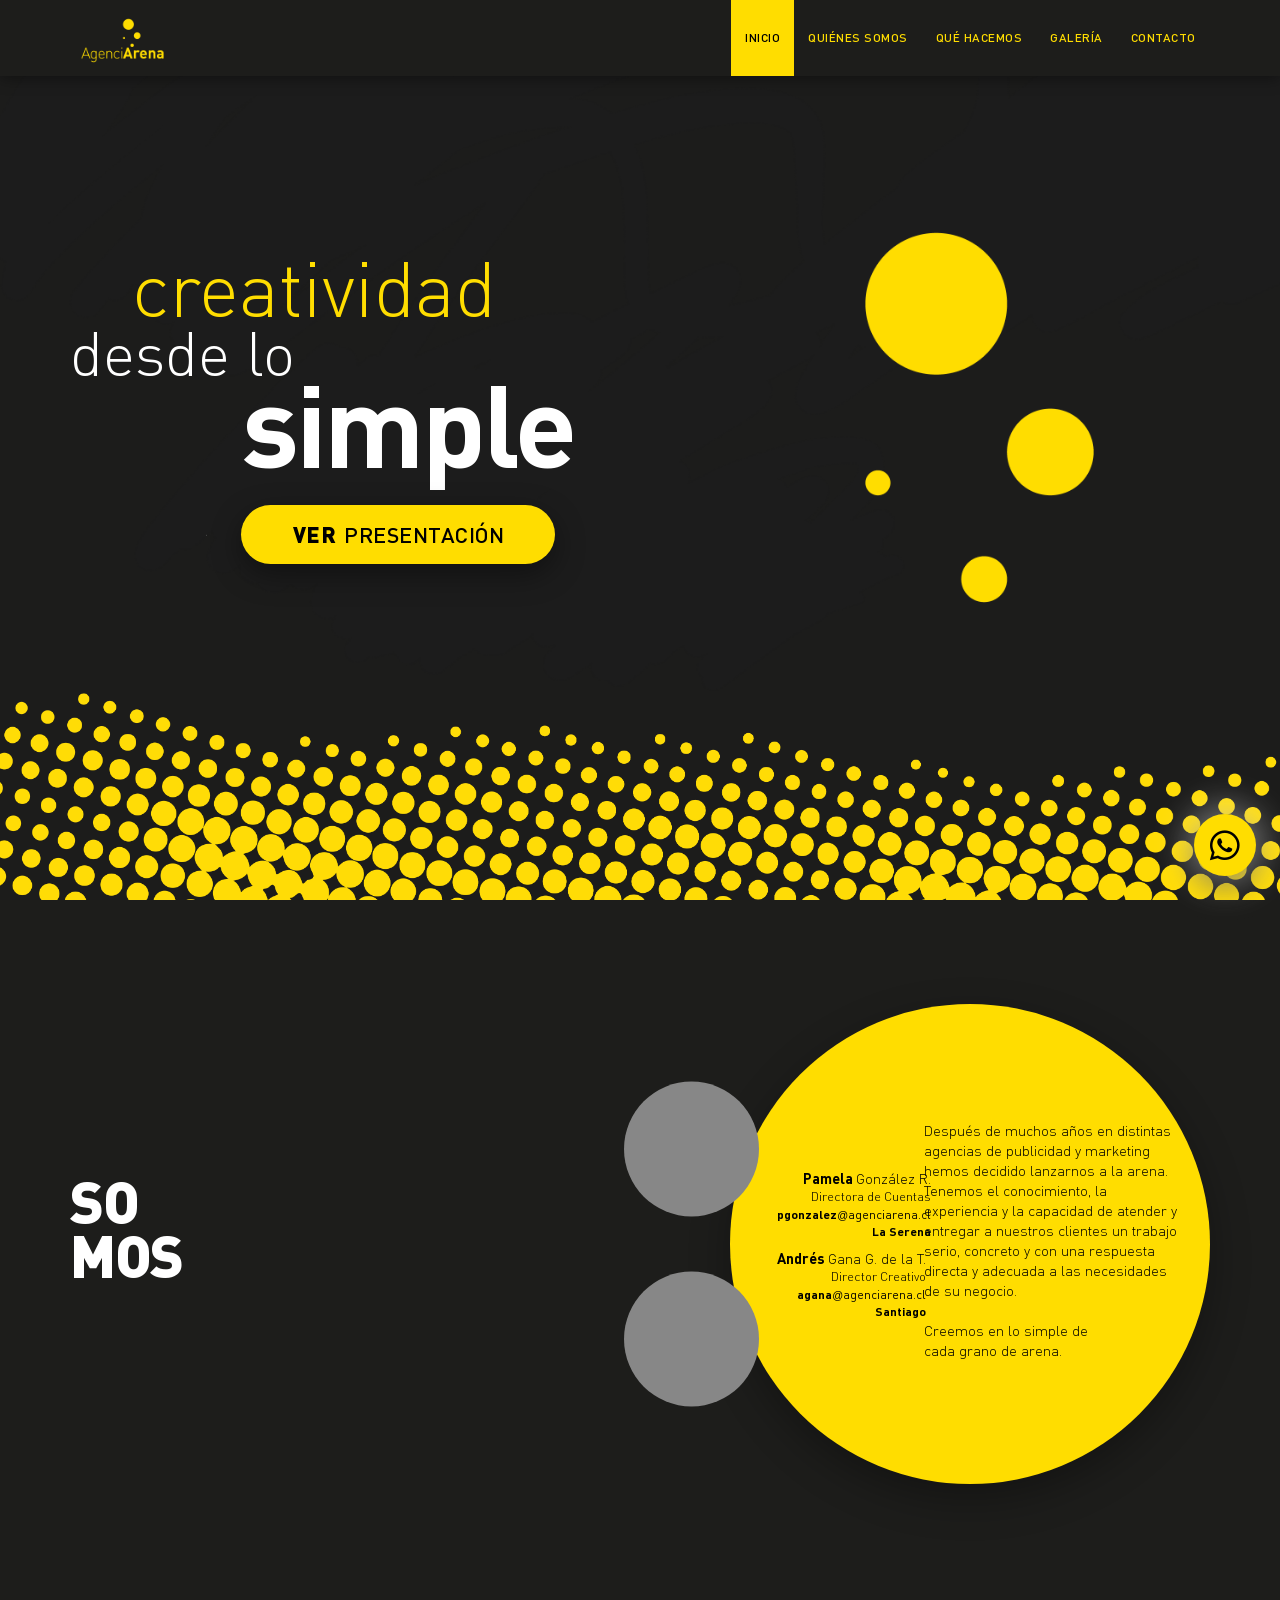
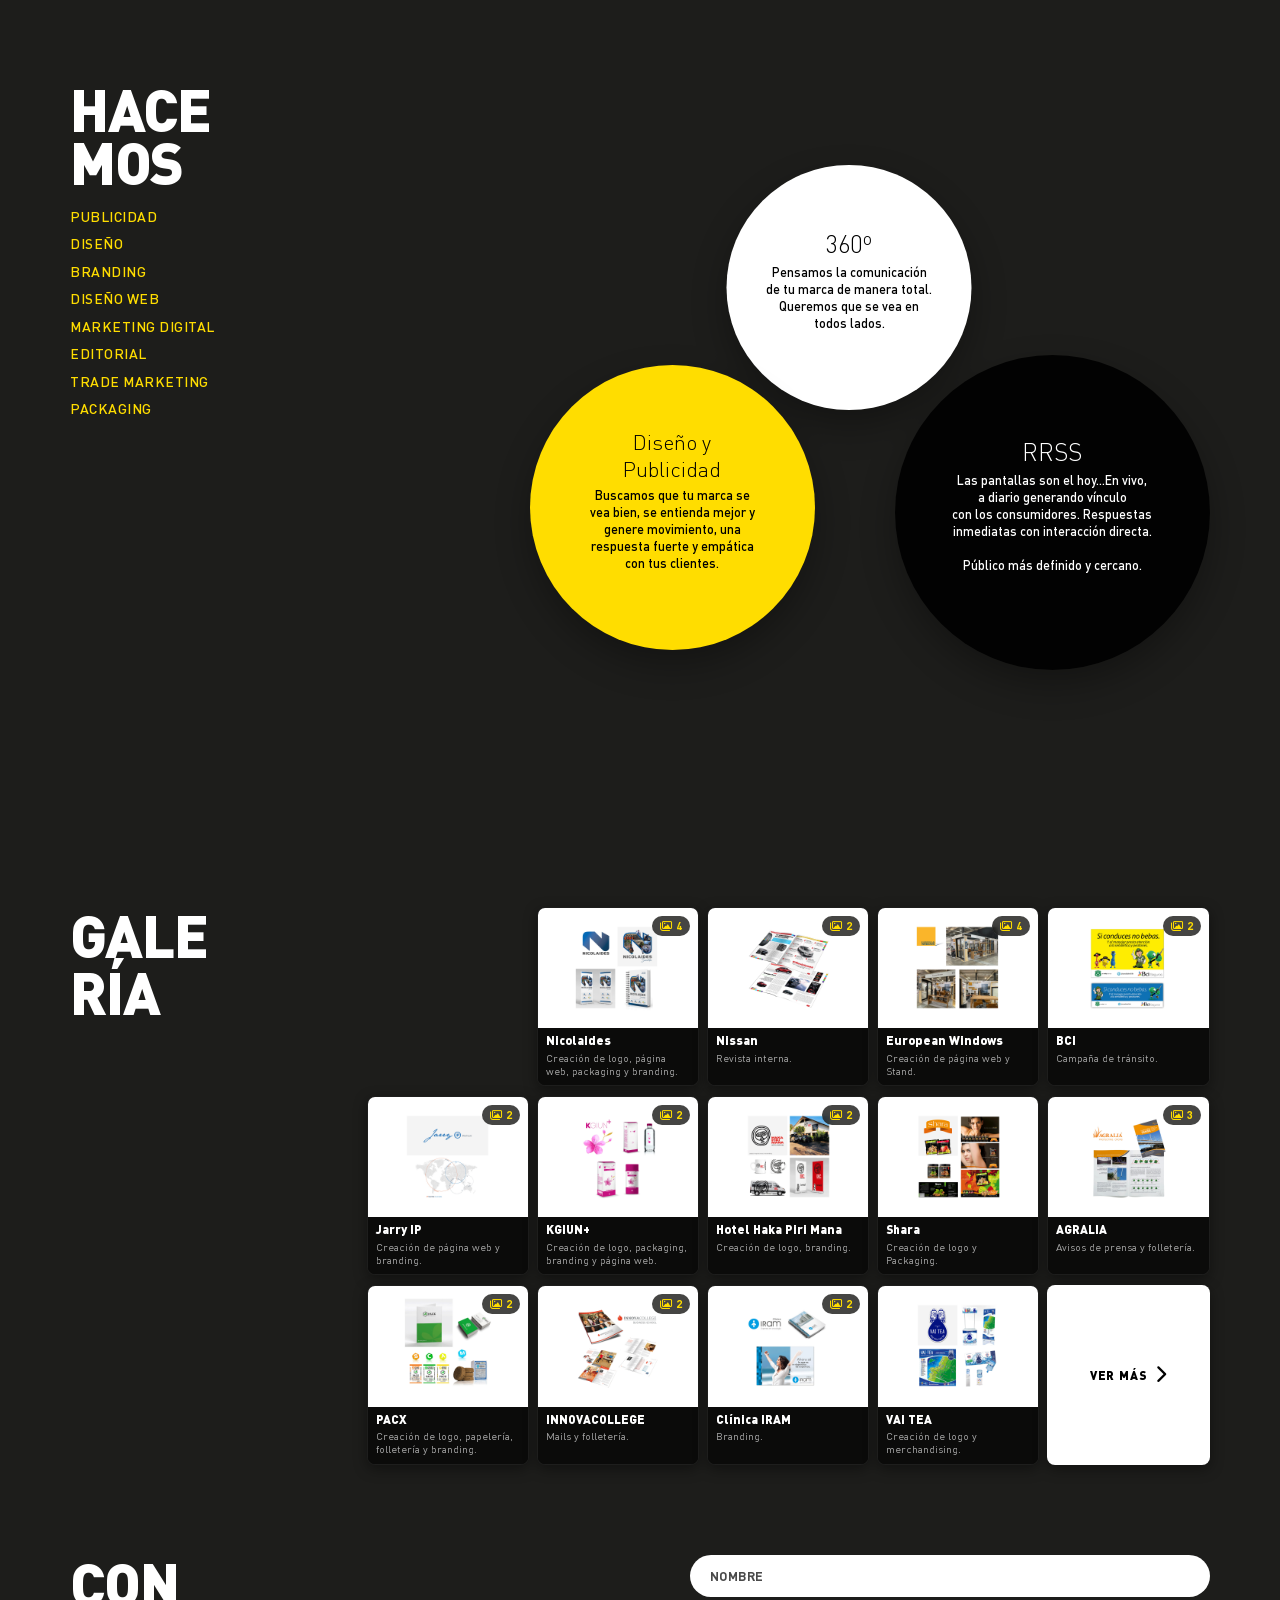
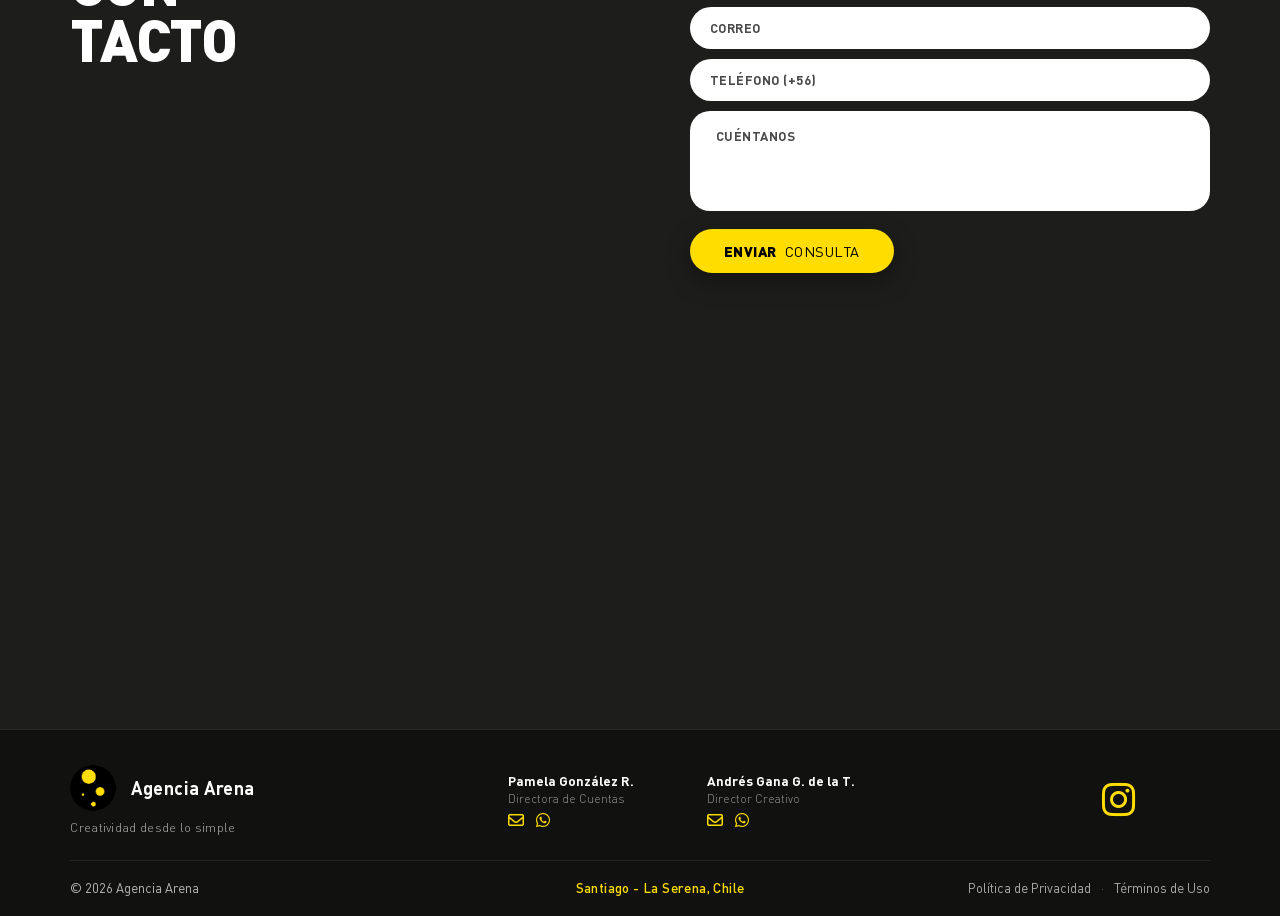
==== index.html @ ac50ac13 "style: lift bottom circles (diseno & rrss) in 13-14 inch laptop media query for clean breathing room" ====
<!DOCTYPE html>
<html lang="es">

<head>
    <meta charset="UTF-8">
    <meta name="viewport" content="width=device-width, initial-scale=1.0">
    <title>Agencia Arena · Creatividad desde lo simple | Publicidad y Branding en Chile</title>

    <!-- Meta Tags Principales SEO -->
    <meta name="description"
        content="Agencia Arena: Agencia de diseño, publicidad, branding y marketing digital en Santiago y La Serena, Chile. Creatividad desde lo simple. Descubre nuestros proyectos y servicios 360.">
    <meta name="keywords"
        content="agencia de publicidad chile, diseño grafico santiago, branding la serena, marketing digital, diseño web, editorial, packaging, campañas 360, agencia arena">
    <meta name="author" content="Agencia Arena">
    <meta name="robots" content="index, follow, max-image-preview:large, max-snippet:-1, max-video-preview:-1">
    <link rel="canonical" href="https://www.agenciarena.cl/">

    <!-- Geo Tags / SEO Local (Santiago y La Serena, Chile) -->
    <meta name="geo.region" content="CL-RM">
    <meta name="geo.placename" content="Santiago, La Serena">
    <meta name="geo.position" content="-33.448890;-70.669265">
    <meta name="ICBM" content="-33.448890, -70.669265">
    <meta name="theme-color" content="#11110f">

    <!-- Open Graph / Redes Sociales & WhatsApp -->
    <meta property="og:type" content="website">
    <meta property="og:site_name" content="Agencia Arena">
    <meta property="og:url" content="https://www.agenciarena.cl/">
    <meta property="og:title" content="Agencia Arena · Creatividad desde lo simple">
    <meta property="og:description"
        content="Agencia de diseño, publicidad, branding y marketing digital en Santiago y La Serena, Chile. Soluciones comunicacionales reales y directas.">
    <meta property="og:image" content="https://www.agenciarena.cl/assets/img/logo.png">
    <meta property="og:image:width" content="1200">
    <meta property="og:image:height" content="630">
    <meta property="og:image:alt" content="Agencia Arena - Creatividad desde lo simple">
    <meta property="og:locale" content="es_CL">

    <!-- Twitter Cards -->
    <meta name="twitter:card" content="summary_large_image">
    <meta name="twitter:title" content="Agencia Arena · Creatividad desde lo simple">
    <meta name="twitter:description"
        content="Agencia de publicidad, diseño y marketing en Chile. Creatividad desde lo simple.">
    <meta name="twitter:image" content="https://www.agenciarena.cl/assets/img/logo.png">

    <!-- Favicon Circular -->
    <link rel="icon" type="image/png" href="assets/img/favicon.png">
    <link rel="apple-touch-icon" href="assets/img/favicon.png">

    <!-- Resource Hints & Precargas para PageSpeed (Core Web Vitals) -->
    <link rel="preconnect" href="https://cdnjs.cloudflare.com" crossorigin>
    <link rel="dns-prefetch" href="https://cdnjs.cloudflare.com">
    <link rel="preload" href="assets/fonts/DINPro-Bold.woff2" as="font" type="font/woff2" crossorigin>
    <link rel="preload" href="assets/fonts/DINPro-Regular.woff2" as="font" type="font/woff2" crossorigin>
    <link rel="preload" href="assets/img/fondo-2.png" as="image">

    <!-- Stylesheet Principal con Cache-Busting -->
    <link rel="stylesheet" href="assets/css/style.css?v=5.1">

    <!-- FontAwesome para Íconos -->
    <link rel="stylesheet" href="https://cdnjs.cloudflare.com/ajax/libs/font-awesome/6.4.0/css/all.min.css">

    <!-- Datos Estructurados JSON-LD (Schema.org / Google Rich Snippets) -->
    <script type="application/ld+json">
    {
      "@context": "https://schema.org",
      "@type": "AdvertisingAgency",
      "name": "Agencia Arena",
      "alternateName": "Agencia Arena - Creatividad desde lo simple",
      "url": "https://www.agenciarena.cl",
      "logo": "https://www.agenciarena.cl/assets/img/logo.png",
      "image": "https://www.agenciarena.cl/assets/img/logo.png",
      "description": "Agencia de publicidad, diseño, branding, marketing digital y trade marketing en Santiago y La Serena, Chile.",
      "telephone": "+56971888564",
      "email": "pgonzalez@agenciarena.cl",
      "priceRange": "$$",
      "address": [
        {
          "@type": "PostalAddress",
          "addressLocality": "Santiago",
          "addressRegion": "Región Metropolitana",
          "addressCountry": "CL"
        },
        {
          "@type": "PostalAddress",
          "addressLocality": "La Serena",
          "addressRegion": "Región de Coquimbo",
          "addressCountry": "CL"
        }
      ],
      "founder": [
        {
          "@type": "Person",
          "name": "Pamela González R.",
          "jobTitle": "Directora de Cuentas"
        },
        {
          "@type": "Person",
          "name": "Andrés Gana G. de la T.",
          "jobTitle": "Director Creativo"
        }
      ],
      "sameAs": [
        "https://www.instagram.com/agenciarena_/"
      ],
      "hasOfferCatalog": {
        "@type": "OfferCatalog",
        "name": "Servicios de Agencia Arena",
        "itemListElement": [
          {
            "@type": "Offer",
            "itemOffered": {
              "@type": "Service",
              "name": "Publicidad"
            }
          },
          {
            "@type": "Offer",
            "itemOffered": {
              "@type": "Service",
              "name": "Diseño y Branding"
            }
          },
          {
            "@type": "Offer",
            "itemOffered": {
              "@type": "Service",
              "name": "Diseño Web"
            }
          },
          {
            "@type": "Offer",
            "itemOffered": {
              "@type": "Service",
              "name": "Marketing Digital y RRSS"
            }
          },
          {
            "@type": "Offer",
            "itemOffered": {
              "@type": "Service",
              "name": "Diseño Editorial"
            }
          },
          {
            "@type": "Offer",
            "itemOffered": {
              "@type": "Service",
              "name": "Trade Marketing"
            }
          },
          {
            "@type": "Offer",
            "itemOffered": {
              "@type": "Service",
              "name": "Packaging"
            }
          }
        ]
      }
    }
    </script>
</head>

<body>

    <!-- 1. HEADER & NAVEGACIÓN -->
    <header class="main-header" id="header">
        <div class="logo-container">
            <a href="#inicio" aria-label="Ir a Inicio">
                <img src="assets/img/logo.png" alt="Agencia Arena Logo" id="header-logo" width="160" height="42" decoding="async">
            </a>
        </div>
        <button class="nav-toggle" id="nav-toggle" aria-label="Abrir menú de navegación" aria-expanded="false">
            <span class="hamburger-bar"></span>
            <span class="hamburger-bar"></span>
            <span class="hamburger-bar"></span>
        </button>
        <div class="nav-backdrop" id="nav-backdrop"></div>
        <nav class="nav-container">
            <ul class="nav-menu">
                <li class="nav-item"><a href="#inicio" class="nav-link active" id="nav-inicio">INICIO</a></li>
                <li class="nav-item"><a href="#quienes-somos" class="nav-link" id="nav-quienes">QUIÉNES SOMOS</a></li>
                <li class="nav-item"><a href="#que-hacemos" class="nav-link" id="nav-hacemos">QUÉ HACEMOS</a></li>
                <li class="nav-item"><a href="#galeria" class="nav-link" id="nav-galeria">GALERÍA</a></li>
                <li class="nav-item"><a href="#contacto" class="nav-link" id="nav-contacto">CONTACTO</a></li>
            </ul>
        </nav>
    </header>

    <!-- 2. SECCIÓN: INICIO -->
    <section id="inicio" class="section">
        <div class="hero-container">
            <div class="hero-content">
                <h1 class="hero-text">
                    <span class="yellow hero-anim-1">creatividad</span><br>
                    <span class="hero-anim-2">desde lo</span><br>
                    <span class="bold hero-anim-3">simple</span>
                </h1>
                <a href="https://www.instagram.com/p/DaiWSB1P_lP/" target="_blank" rel="noopener noreferrer"
                    class="hero-btn-presentacion hero-anim-4" aria-label="Ver presentación en Instagram">
                    <span class="hero-btn-bold">VER</span> <span class="hero-btn-regular">PRESENTACIÓN</span>
                </a>
            </div>

            <!-- Gráfica Puntos Amarillos (Exclusivo Escritorio) -->
            <div class="hero-graphic-desktop hero-anim-graphic" aria-hidden="true">
                <img src="assets/img/hero-dots.png" alt="Puntos Agencia Arena" class="hero-graphic-img" width="580" height="580" fetchpriority="high" decoding="async">
            </div>
        </div>
    </section>

    <!-- 3. SECCIÓN: QUIÉNES SOMOS -->
    <section id="quienes-somos" class="section">
        <h2 class="section-title">SO<br>MOS</h2>
        <div class="quienes-content-wrapper">
            <div class="quienes-yellow-circle">
                <div class="quienes-team">
                    <div class="quienes-member">
                        <div class="quienes-photo-circle"></div>
                        <div class="quienes-info">
                            <h3><span class="name-bold">Pamela</span> <span class="name-light">González R.</span></h3>
                            <p class="role">Directora de Cuentas</p>
                            <a href="mailto:pgonzalez@agenciarena.cl" class="email"><span
                                    class="email-bold">pgonzalez</span><span class="email-at">@</span>agenciarena.cl</a>
                            <p class="location"><span class="loc-bold">La Serena</span></p>
                        </div>
                    </div>
                    <div class="quienes-member">
                        <div class="quienes-photo-circle"></div>
                        <div class="quienes-info">
                            <h3><span class="name-bold">Andrés</span> <span class="name-light">Gana G. de la T.</span>
                            </h3>
                            <p class="role">Director Creativo</p>
                            <a href="mailto:agana@agenciarena.cl" class="email"><span
                                    class="email-bold">agana</span><span class="email-at">@</span>agenciarena.cl</a>
                            <p class="location"><span class="loc-bold">Santiago</span></p>
                        </div>
                    </div>
                </div>

                <div class="quienes-desc-text">
                    <p>
                        Después de muchos años en distintas agencias de publicidad y marketing hemos decidido lanzarnos
                        a la arena.<br>
                        Tenemos el conocimiento, la experiencia y la capacidad de atender y entregar a nuestros clientes
                        un trabajo serio, concreto y con una respuesta directa y adecuada a las necesidades de su
                        negocio.
                    </p>
                    <p class="creemos-text">

                        Creemos en lo simple de<br>cada grano de arena.
                    </p>
                </div>
            </div>
        </div>
    </section>

    <!-- 4. SECCIÓN: QUÉ HACEMOS -->
    <section id="que-hacemos" class="section">
        <div class="hacemos-left-box">
            <h2 class="section-title">HACE<br>MOS</h2>
            <ul class="hacemos-list">
                <li>PUBLICIDAD</li>
                <li>DISEÑO</li>
                <li>BRANDING</li>
                <li>DISEÑO WEB</li>
                <li>MARKETING DIGITAL</li>
                <li>EDITORIAL</li>
                <li>TRADE MARKETING</li>
                <li>PACKAGING</li>
            </ul>
        </div>

        <div class="hacemos-right-pyramid">
            <div class="circle-item circle-360">
                <h3>360º</h3>
                <p>Pensamos la comunicación de tu marca de manera total. Queremos que se vea en todos lados.</p>
            </div>
            <div class="circle-item circle-diseno">
                <h3>Diseño y <br>
                    Publicidad</h3>
                <p>Buscamos que tu marca se<br>
                    vea bien, se entienda mejor y<br>
                    genere movimiento, una <br>
                    respuesta fuerte y empática <br>
                    con tus clientes.</p>
            </div>
            <div class="circle-item circle-rrss">
                <h3>RRSS</h3>
                <p>Las pantallas son el hoy...En vivo,<br>
                    a diario generando vínculo<br>
                    con los consumidores. Respuestas<br>
                    inmediatas con interacción directa.<br><br> Público más definido y cercano.</p>
            </div>
        </div>
    </section>

    <!-- 5. SECCIÓN: GALERÍA / EXPERIENCIA -->
    <section id="galeria" class="section">
        <h2 class="section-title">GALE<br>RÍA</h2>
        <div class="galeria-container">
            <div class="galeria-grid-view" id="galeria-grid">
                <!-- Fotografías inyectadas por JavaScript -->
            </div>
        </div>
    </section>

    <!-- LIGHTBOX MODAL (Mini loops por marca) -->
    <div class="lightbox-modal" id="lightbox">
        <span class="lightbox-close" onclick="closeLightbox()" aria-label="Cerrar">&times;</span>
        <button class="lightbox-arrow prev" id="lightbox-prev" onclick="navigateLightbox(-1)" aria-label="Imagen anterior">
            <i class="fa-solid fa-chevron-left"></i>
        </button>
        <div class="lightbox-content">
            <div class="lightbox-img-container">
                <img id="lightbox-img" src="" alt="Vista ampliada">
            </div>
            <div class="lightbox-caption" id="lightbox-caption">
                <h4 class="lightbox-title" id="lightbox-title"></h4>
                <span class="lightbox-counter" id="lightbox-counter"></span>
            </div>
        </div>
        <button class="lightbox-arrow next" id="lightbox-next" onclick="navigateLightbox(1)" aria-label="Siguiente imagen">
            <i class="fa-solid fa-chevron-right"></i>
        </button>
    </div>

    <!-- 6. SECCIÓN: CONTACTO -->
    <section id="contacto" class="section">
        <div class="contacto-left-col">
            <h2 class="section-title">CON<br>TACTO</h2>
        </div>

        <div class="contacto-right-col">
            <form class="contacto-form" id="contacto-form" action="https://formsubmit.co/pgonzalez@agenciarena.cl" method="POST">
                <!-- Configuración FormSubmit con Honeypot anti-spam (Sin redirecciones) -->
                <input type="hidden" name="_subject" value="Nuevo requerimiento web - Agencia Arena">
                <input type="hidden" name="_captcha" value="false">
                <input type="hidden" name="_template" value="table">
                <input type="text" name="_honey" style="display:none !important;" tabindex="-1" autocomplete="off">

                <div class="form-group">
                    <input type="text" class="contacto-input" placeholder="NOMBRE" id="contacto-nombre" name="nombre"
                        required>
                </div>
                <div class="form-group">
                    <input type="email" class="contacto-input" placeholder="CORREO" id="contacto-email" name="email"
                        required>
                </div>
                <div class="form-group">
                    <input type="tel" class="contacto-input" placeholder="TELÉFONO (+56)" id="contacto-telefono"
                        name="telefono">
                </div>
                <div class="form-group">
                    <textarea class="contacto-textarea" placeholder="CUÉNTANOS" id="contacto-mensaje" name="mensaje"
                        rows="4" required></textarea>
                </div>

                <!-- BOTÓN DE ENVÍO -->
                <button type="submit" class="contacto-submit-btn" id="contacto-submit-btn">
                    <span class="submit-btn-bold">ENVIAR</span> <span class="submit-btn-regular">CONSULTA</span>
                </button>
            </form>
        </div>
    </section>

    <!-- 7. FOOTER -->
    <footer class="main-footer">
        <div class="footer-container">
            <!-- Bloque Superior: Marca, Equipo y Redes -->
            <div class="footer-top">
                <div class="footer-brand-col">
                    <div class="footer-brand">
                        <img src="assets/img/favicon.png" alt="Agencia Arena" class="footer-logo">
                        <span class="footer-brand-title">Agencia Arena</span>
                    </div>
                    <span class="footer-tagline">Creatividad desde lo simple</span>
                </div>

                <div class="footer-center-block">
                    <div class="footer-team-col">
                        <!-- Pamela -->
                        <div class="footer-member">
                            <div class="footer-member-info">
                                <h4><span class="contact-bold">Pamela</span> <span class="contact-light">González R.</span></h4>
                                <p class="role">Directora de Cuentas</p>
                                <div class="footer-member-icons">
                                    <a href="mailto:pgonzalez@agenciarena.cl" class="footer-icon-btn" aria-label="Email Pamela"><i class="fa-regular fa-envelope"></i></a>
                                    <a href="https://wa.me/56971888564" target="_blank" rel="noopener noreferrer" class="footer-icon-btn" aria-label="WhatsApp Pamela"><i class="fa-brands fa-whatsapp"></i></a>
                                </div>
                            </div>
                        </div>

                        <!-- Andrés -->
                        <div class="footer-member">
                            <div class="footer-member-info">
                                <h4><span class="contact-bold">Andrés</span> <span class="contact-light">Gana G. de la T.</span></h4>
                                <p class="role">Director Creativo</p>
                                <div class="footer-member-icons">
                                    <a href="mailto:agana@agenciarena.cl" class="footer-icon-btn" aria-label="Email Andrés"><i class="fa-regular fa-envelope"></i></a>
                                    <a href="https://wa.me/56994371732" target="_blank" rel="noopener noreferrer" class="footer-icon-btn" aria-label="WhatsApp Andrés"><i class="fa-brands fa-whatsapp"></i></a>
                                </div>
                            </div>
                        </div>
                    </div>
                </div>

                <div class="footer-social-col">
                    <a href="https://www.instagram.com/agenciarena_/" target="_blank" rel="noopener noreferrer" class="footer-instagram-btn" aria-label="Instagram Agencia Arena">
                        <i class="fa-brands fa-instagram"></i>
                    </a>
                </div>
            </div>

            <!-- Bloque Inferior: Copyright, Ubicaciones y Legales -->
            <div class="footer-bottom">
                <div class="footer-left">
                    <p class="footer-copyright">&copy; 2026 Agencia Arena</p>
                </div>
                <div class="footer-center">
                    <p class="footer-locations">Santiago - La Serena, Chile</p>
                </div>
                <div class="footer-legal-links">
                    <a href="politica-de-privacidad.html" class="legal-btn">Política de Privacidad</a>
                    <span class="legal-separator">·</span>
                    <a href="terminos-de-uso.html" class="legal-btn">Términos de Uso</a>
                </div>
            </div>
        </div>
    </footer>

    <!-- BOTÓN FLOTANTE DE WHATSAPP -->
    <a href="https://wa.me/56971888564?text=Hola!%20Me%20gustar%C3%ADa%20hacer%20una%20consulta." target="_blank" rel="noopener noreferrer" class="whatsapp-float"
        aria-label="Escríbenos a WhatsApp">
        <i class="fa-brands fa-whatsapp"></i>
        <span class="whatsapp-tooltip">¡Escríbenos!</span>
    </a>

    <!-- JAVASCRIPT con cache-busting y carga diferida -->
    <script src="assets/js/main.js?v=2.2" defer></script>
</body>

</html>
---- assets/css/style.css ----
/* =========================================================================
   DINPro Typography Setup (Con font-display: swap para rendimiento Core Web Vitals)
   ========================================================================= */
@font-face {
    font-family: 'DINPro';
    src: url('../fonts/DINPro-Light.woff2') format('woff2');
    font-weight: 300;
    font-style: normal;
    font-display: swap;
}

@font-face {
    font-family: 'DINPro';
    src: url('../fonts/DINPro-Regular.woff2') format('woff2');
    font-weight: 400;
    font-style: normal;
    font-display: swap;
}

@font-face {
    font-family: 'DINPro';
    src: url('../fonts/DINPro-Medium.woff2') format('woff2');
    font-weight: 500;
    font-style: normal;
    font-display: swap;
}

@font-face {
    font-family: 'DINPro';
    src: url('../fonts/DINPro-Bold.woff2') format('woff2');
    font-weight: 700;
    font-style: normal;
    font-display: swap;
}

@font-face {
    font-family: 'DINPro';
    src: url('../fonts/DINPro-Black.woff2') format('woff2');
    font-weight: 900;
    font-style: normal;
    font-display: swap;
}

/* ==========================================================================
   AGENCIA ARENA - MAIN STYLESHEET
   ========================================================================== */

/* Color Variables */
:root {
    --color-bg: #1d1d1b;
    --color-yellow: #ffdd00;
    --color-white: #ffffff;
    --color-gray: #878787;
    --color-dark-gray: #1d1d1b;
}

/* 2. BASE STYLES & RESET */
* {
    margin: 0;
    padding: 0;
    box-sizing: border-box;
}

html {
    scroll-behavior: smooth;
    font-family: 'DINPro', -apple-system, BlinkMacSystemFont, "Segoe UI", Roboto, sans-serif;
    background-color: var(--color-bg);
    color: #ffffff;
    overflow-x: hidden;
    -webkit-font-smoothing: antialiased;
    -moz-osx-font-smoothing: grayscale;
}

body {
    min-height: 100vh;
    background-color: var(--color-bg);
    position: relative;
    overflow-x: hidden;
    width: 100%;
}

/* Global Fixed Background (Fondo fijo con fondo-2.png) */
body::before {
    content: '';
    position: fixed;
    top: 0;
    left: 0;
    width: 100%;
    height: 100vh;
    height: 100dvh;
    background-color: var(--color-bg);
    background-image: url('../img/fondo-2.png');
    background-repeat: no-repeat;
    background-position: left bottom -75px;
    background-size: cover;
    pointer-events: none;
    z-index: 0;
    opacity: 1;
}

/* 3. NAVIGATION HEADER */
.main-header {
    position: fixed;
    top: 0;
    left: 0;
    width: 100%;
    height: 85px;
    background-color: var(--color-bg);
    display: flex;
    justify-content: space-between;
    align-items: center;
    padding: 0 8.5%;
    z-index: 1000;
    box-shadow: 0 2px 15px rgba(0, 0, 0, 0.4);
    box-sizing: border-box;
    animation: smoothHeaderDrop 0.75s cubic-bezier(0.16, 1, 0.3, 1) forwards;
}

.logo-container {
    height: 100%;
    display: flex;
    align-items: center;
    margin-left: 0;
    margin-top: 0;
    overflow: visible;
}

.logo-container a {
    display: flex;
    align-items: center;
    height: 100%;
    text-decoration: none;
}

.logo-container img {
    height: 135px;
    max-height: 135px;
    width: auto;
    object-fit: contain;
    transform: translateY(2px);
    transition: transform 0.25s ease;
}

.logo-container a:hover img {
    transform: translateY(2px) scale(1.05);
}

.nav-container {
    height: 100%;
    display: flex;
    align-items: center;
}

.nav-menu {
    display: flex;
    list-style: none;
    height: 100%;
    align-items: center;
    gap: 0;
    margin: 0;
    padding: 0;
}

.nav-item {
    height: 100%;
    display: flex;
    align-items: center;
}

.nav-link {
    font-family: 'DINPro', sans-serif;
    color: var(--color-yellow);
    text-decoration: none;
    font-weight: 500;
    font-size: clamp(12px, 0.9vw, 14px);
    text-transform: uppercase;
    letter-spacing: 0.5px;
    padding: 0 clamp(16px, 1.6vw, 28px);
    height: 100%;
    display: flex;
    align-items: center;
    justify-content: center;
    text-align: center;
    line-height: 1;
    transition: background-color 0.25s ease, color 0.25s ease;
    white-space: nowrap;
    box-sizing: border-box;
}

.nav-link:hover {
    color: var(--color-white);
    background-color: rgba(255, 221, 0, 0.08);
}

.nav-link.active {
    background-color: var(--color-yellow);
    color: #000000;
    font-weight: 500;
}

/* Botón de Menú Hamburguesa para Móviles */
.nav-toggle {
    display: none;
    background: transparent;
    border: none;
    cursor: pointer;
    padding: 8px;
    width: 44px;
    height: 44px;
    flex-direction: column;
    justify-content: center;
    align-items: center;
    gap: 5px;
    z-index: 1001;
    border-radius: 8px;
    transition: background-color 0.25s ease;
    box-sizing: border-box;
}

.hamburger-bar {
    width: 25px;
    height: 2.5px;
    background-color: var(--color-yellow);
    border-radius: 2px;
    transition: transform 0.3s cubic-bezier(0.4, 0, 0.2, 1), opacity 0.25s ease, background-color 0.25s ease;
    display: block;
}

.nav-toggle:hover {
    background-color: rgba(255, 221, 0, 0.12);
}

.nav-toggle.is-active .hamburger-bar:nth-child(1) {
    transform: translateY(7.5px) rotate(45deg);
}

.nav-toggle.is-active .hamburger-bar:nth-child(2) {
    opacity: 0;
    transform: scaleX(0);
}

.nav-toggle.is-active .hamburger-bar:nth-child(3) {
    transform: translateY(-7.5px) rotate(-45deg);
}

/* Backdrop Oscuro para Menú Lateral Móvil */
.nav-backdrop {
    display: none;
}

/* 4. SECTION LAYOUTS */
.section {
    min-height: 100vh;
    padding: 125px 8.5% 80px 8.5%;
    display: flex;
    position: relative;
    overflow: hidden;
    background-color: transparent;
    z-index: 1;
    scroll-margin-top: 85px;
    box-sizing: border-box;
    width: 100%;
}

.section-title {
    font-family: 'DINPro', sans-serif;
    font-size: clamp(55px, 6vw, 95px);
    font-weight: 800;
    text-transform: uppercase;
    line-height: 0.9;
    color: var(--color-white);
    letter-spacing: -2px;
    z-index: 10;
    margin: 0;
}

/* 5. SECCIÓN: INICIO */
#inicio {
    display: flex;
    flex-direction: column;
    justify-content: center;
    align-items: flex-start;
    padding-top: 85px;
    padding-bottom: 40px;
    min-height: 100vh;
}

/* =========================================================================
   ANIMACIONES SUAVES DE ENTRADA AL CARGAR / REFRESCAR LA PÁGINA
   ========================================================================= */
@keyframes smoothHeaderDrop {
    0% {
        opacity: 0;
        transform: translateY(-100%);
    }
    100% {
        opacity: 1;
        transform: translateY(0);
    }
}

@keyframes smoothDropIn {
    0% {
        opacity: 0;
        transform: translateY(-38px);
    }
    100% {
        opacity: 1;
        transform: translateY(0);
    }
}

@keyframes smoothBtnDrop {
    0% {
        opacity: 0;
        transform: translateY(-28px);
    }
    100% {
        opacity: 1;
        transform: translateY(0);
    }
}

.hero-anim-1 {
    display: inline-block;
    animation: smoothDropIn 0.85s cubic-bezier(0.16, 1, 0.3, 1) 0.1s backwards;
}

.hero-anim-2 {
    display: inline-block;
    animation: smoothDropIn 0.85s cubic-bezier(0.16, 1, 0.3, 1) 0.24s backwards;
}

.hero-anim-3 {
    display: block;
    animation: smoothDropIn 0.85s cubic-bezier(0.16, 1, 0.3, 1) 0.38s backwards;
}

.hero-container {
    width: 100%;
    display: flex;
    align-items: center;
    justify-content: space-between;
    position: relative;
}

.hero-content {
    margin-left: 0;
    margin-top: 0;
    transform: translateY(-28px);
    z-index: 2;
    flex-shrink: 0;
}

.hero-graphic-desktop {
    display: flex;
    justify-content: center;
    align-items: center;
    width: clamp(420px, 36vw, 580px);
    max-width: 580px;
    margin-right: 0%;
    margin-top: -35px;
    pointer-events: none;
    user-select: none;
    z-index: 2;
}

.hero-graphic-img {
    width: 100%;
    height: auto;
    object-fit: contain;
}

.hero-anim-graphic {
    animation: smoothDropIn 0.95s cubic-bezier(0.16, 1, 0.3, 1) 0.32s backwards;
}

.hero-text {
    font-family: 'DINPro', sans-serif;
    font-size: clamp(38px, 4.8vw, 70px);
    line-height: 0.95;
    font-weight: 300;
}

.hero-text span.yellow {
    color: var(--color-yellow);
    font-weight: 300;
    font-size: clamp(46px, 6vw, 88px);
    margin-left: 17%;
    display: inline-block;
}

.hero-text span.bold {
    font-weight: 700;
    font-size: clamp(60px, 9vw, 130px);
    display: block;
    margin-top: -15px;
    letter-spacing: -3px;
    margin-left: 47%;
}

.hero-btn-presentacion {
    display: inline-flex;
    align-items: center;
    justify-content: center;
    gap: 8px;
    background-color: var(--color-yellow);
    color: #000000;
    font-family: 'DINPro', sans-serif;
    font-size: clamp(17px, 1.7vw, 25px);
    text-transform: uppercase;
    text-decoration: none;
    letter-spacing: 0.5px;
    padding: clamp(15px, 1.7vh, 22px) clamp(38px, 4vw, 62px);
    border-radius: 50px;
    margin-top: clamp(25px, 3.2vh, 42px);
    margin-left: 47%;
    box-shadow: 0 10px 30px rgba(0, 0, 0, 0.4);
    animation: smoothBtnDrop 0.85s cubic-bezier(0.16, 1, 0.3, 1) 0.52s backwards;
    transition: transform 0.3s cubic-bezier(0.175, 0.885, 0.32, 1.275), background-color 0.3s ease, box-shadow 0.3s ease;
}

.hero-btn-bold {
    font-weight: 800;
}

.hero-btn-regular {
    font-weight: 500;
}

.hero-btn-presentacion:hover {
    transform: scale(1.05) translateY(-2px);
    background-color: var(--color-white);
    box-shadow: 0 12px 30px rgba(255, 255, 255, 0.25);
    color: #000000;
}

/* 6. SECCIÓN: QUIÉNES SOMOS */
#quienes-somos {
    min-height: 100vh;
    align-items: center;
    justify-content: space-between;
}

#quienes-somos .section-title {
    width: 25%;
    align-self: center;
    padding-top: 0;
    margin-top: -200px;
    margin-left: 0;
}

.quienes-content-wrapper {
    width: 80%;
    display: flex;
    justify-content: flex-end;
    align-items: center;
    position: relative;
    right: 0;
}

.quienes-yellow-circle {
    width: min(730px, 46vw);
    height: min(730px, 46vw);
    max-width: 730px;
    max-height: 730px;
    background-color: var(--color-yellow);
    border-radius: 50%;
    position: relative;
    display: flex;
    align-items: center;
    justify-content: flex-end;
    padding-right: min(65px, 4.5vw);
    box-shadow: 0 15px 40px rgba(0, 0, 0, 0.3);
    margin-top: -140px;
}

.quienes-desc-text {
    width: min(340px, 22vw);
    color: #000000;
    font-family: 'DINPro', sans-serif;
    font-size: clamp(14.5px, 1.35vw, 21.5px);
    line-height: 1.35;
    font-weight: 300;
    transform: translateX(10px);
}

.creemos-text {
    margin-top: 20px;
}

.quienes-desc-text p {
    margin-bottom: 8px;
}

.quienes-team {
    position: absolute;
    left: calc(-0.78 * clamp(165px, 14.5vw, 230px));
    top: 50%;
    transform: translateY(-50%);
    display: flex;
    flex-direction: column;
    gap: clamp(70px, 10vw, 140px);
    z-index: 5;
}

.quienes-member:nth-child(1) .quienes-info {
    transform: translateY(85px);
}

.quienes-member:nth-child(2) .quienes-info {
    transform: translateY(-85px);
}

.quienes-member {
    display: flex;
    align-items: center;
    gap: 18px;
    position: relative;
}

.quienes-photo-circle {
    width: clamp(165px, 14.5vw, 230px);
    height: clamp(165px, 14.5vw, 230px);
    border-radius: 50%;
    background-color: var(--color-gray);
    flex-shrink: 0;
    border: none;
    transform: none;
}

.quienes-info {
    color: #000000;
    font-family: 'DINPro', sans-serif;
    white-space: nowrap;
    text-align: right;
}

.quienes-info h3 {
    font-size: clamp(15.5px, 1.25vw, 19.5px);
    line-height: 1.25;
    margin-bottom: 2px;
}

.quienes-info p.role {
    font-size: clamp(13.5px, 1.1vw, 17.5px);
    font-weight: 300;
    line-height: 1.25;
    margin-bottom: 2px;
}

.quienes-info a.email {
    font-size: clamp(13px, 1.05vw, 16.5px);
    color: #000000;
    text-decoration: none;
    display: block;
    line-height: 1.25;
    margin-bottom: 2px;
}

.quienes-info p.location {
    font-size: clamp(13px, 1.05vw, 16.5px);
    color: #000000;
    line-height: 1.25;
}

.name-bold {
    font-weight: 700;
}

.name-light {
    font-weight: 300;
}

.email-bold {
    font-weight: 700;
}

.email-at {
    font-family: -apple-system, BlinkMacSystemFont, "Segoe UI", Roboto, "Helvetica Neue", Arial, sans-serif;
    font-size: 0.9em;
    font-weight: 400;
    line-height: 1;
    display: inline-block;
    vertical-align: 0px;
}

.email {
    font-weight: 400;
}

.loc-bold {
    font-weight: 700;
}

/* 7. SECCIÓN: QUÉ HACEMOS */
#que-hacemos {
    align-items: center;
    justify-content: space-between;
}

.hacemos-left-box {
    background-color: transparent;
    width: 28%;
    max-width: 340px;
    padding: 0;
    border-radius: 0;
    z-index: 2;
    display: flex;
    flex-direction: column;
    justify-content: flex-start;
    align-self: flex-start;
    margin-top: -65px;
    margin-left: 0;
}

.hacemos-left-box .section-title {
    margin-bottom: 18px;
}

.hacemos-list {
    list-style: none;
    margin: 0;
    padding: 0;
}

.hacemos-list li {
    font-family: 'DINPro', sans-serif;
    font-size: clamp(14px, 1.2vw, 17.5px);
    font-weight: 500;
    color: var(--color-yellow);
    margin-bottom: 12px;
    text-transform: uppercase;
    letter-spacing: 0.5px;
    user-select: none;
    cursor: pointer;
    line-height: 1.25;
    transition: transform 0.25s cubic-bezier(0.25, 0.46, 0.45, 0.94), color 0.25s ease;
}

.hacemos-list li:hover {
    transform: translateX(8px) scale(1.03);
    color: var(--color-white);
}

.hacemos-right-pyramid {
    width: 68%;
    max-width: 760px;
    height: 540px;
    position: relative;
    z-index: 2;
    align-self: center;
    overflow: visible;
    margin-left: auto;
    margin-top: -55px;
}

.hacemos-right-pyramid .circle-item {
    font-family: 'DINPro', sans-serif;
    position: absolute;
    border-radius: 50%;
    display: flex;
    flex-direction: column;
    justify-content: center;
    align-items: center;
    text-align: center;
    padding: clamp(25px, 3vw, 40px);
    box-shadow: 0 15px 35px rgba(0, 0, 0, 0.3);
    transition: transform 0.4s cubic-bezier(0.25, 0.46, 0.45, 0.94), box-shadow 0.4s ease;
    cursor: pointer;
    box-sizing: border-box;
}

.hacemos-right-pyramid h3 {
    font-size: clamp(24px, 2.5vw, 37px);
    font-weight: 300;
    margin-bottom: -15px;
    text-transform: uppercase;
    margin-top: 0;
    position: relative;
    top: -25px;
}

.hacemos-right-pyramid p {
    font-size: clamp(13px, 1.25vw, 19px);
    line-height: 1.4;
    font-weight: 500;
}

.circle-360 {
    width: clamp(270px, 20vw, 310px);
    height: clamp(270px, 20vw, 310px);
    background-color: var(--color-white);
    color: #000000;
    top: -65px;
    left: 47%;
    transform: translateX(-50%);
    z-index: 1;
}

.circle-360:hover {
    transform: translateX(-50%) scale(1.05);
    box-shadow: 0 25px 55px rgba(0, 0, 0, 0.5);
    z-index: 10;
}

.circle-diseno {
    width: clamp(300px, 22vw, 350px);
    height: clamp(300px, 22vw, 350px);
    background-color: var(--color-yellow);
    color: #000000;
    bottom: 25px;
    left: 0;
    transform: none;
    z-index: 2;
}

.circle-diseno h3 {
    text-transform: none;
    font-size: clamp(22px, 2.3vw, 35px);
    font-weight: 300;
}

.circle-rrss {
    width: clamp(320px, 24vw, 380px);
    height: clamp(320px, 24vw, 380px);
    background-color: rgba(0, 0, 0, 0.91);
    color: var(--color-white);
    bottom: 0;
    right: 0;
    left: auto;
    transform: none;
    z-index: 3;
}

.circle-diseno:hover,
.circle-rrss:hover {
    transform: scale(1.05);
    box-shadow: 0 25px 55px rgba(0, 0, 0, 0.5);
    z-index: 10;
}

/* =========================================================================
   8. GALERIA (EXPERIENCIA) SECTION
   ========================================================================= */
#galeria {
    display: flex;
    justify-content: space-between;
    align-items: flex-start;
    padding-top: 40px;
    padding-bottom: 50px;
    position: relative;
    min-height: auto !important;
    scroll-margin-top: 85px;
}

#galeria .section-title {
    width: 25%;
    margin: 0;
    align-self: flex-start;
    padding-top: 0;
    line-height: 0.98;
    letter-spacing: -1px;
}

.galeria-container {
    width: 74%;
    max-width: 1040px;
    display: block;
    z-index: 5;
    margin-top: 0;
}

.galeria-grid-view {
    display: grid;
    grid-template-columns: repeat(5, 1fr);
    gap: 14px 12px;
    width: 100%;
}

.grid-item.first-item {
    grid-column-start: 2;
}

.grid-item.gallery-card {
    background-color: #0b0b0a;
    width: 100%;
    height: 100%;
    overflow: hidden;
    cursor: pointer;
    border: 1px solid rgba(255, 255, 255, 0.08);
    border-radius: 8px;
    display: flex;
    flex-direction: column;
    box-shadow: 0 4px 14px rgba(0, 0, 0, 0.4);
    transition: transform 0.25s ease, box-shadow 0.25s ease, border-color 0.25s ease;
    box-sizing: border-box;
}

.grid-item.gallery-card:hover {
    transform: translateY(-4px);
    box-shadow: 0 12px 26px rgba(0, 0, 0, 0.65);
    border-color: rgba(255, 221, 0, 0.5);
}

.card-img-wrap {
    width: 100%;
    aspect-ratio: 4 / 3;
    background-color: #ffffff;
    display: flex;
    align-items: center;
    justify-content: center;
    overflow: hidden;
    position: relative;
    border-bottom: 1px solid rgba(255, 255, 255, 0.06);
}

.card-img-wrap img {
    width: 100%;
    height: 100%;
    object-fit: contain;
    padding: 8px;
    box-sizing: border-box;
    transition: transform 0.35s ease, opacity 0.15s ease;
}

.grid-item.gallery-card:hover .card-img-wrap img {
    transform: scale(1.06);
}

.card-multi-badge {
    position: absolute;
    top: 8px;
    right: 8px;
    background: rgba(17, 17, 15, 0.78);
    color: var(--color-yellow);
    font-family: 'DINPro', sans-serif;
    font-size: 11px;
    font-weight: 700;
    padding: 3px 8px;
    border-radius: 12px;
    display: inline-flex;
    align-items: center;
    gap: 4px;
    backdrop-filter: blur(4px);
    pointer-events: none;
    z-index: 2;
    transition: transform 0.25s ease, background 0.25s ease;
}

.grid-item.gallery-card:hover .card-multi-badge {
    transform: scale(1.08);
    background: rgba(0, 0, 0, 0.92);
}

.card-info {
    padding: 8px 10px 11px 10px;
    display: flex;
    flex-direction: column;
    align-items: flex-start;
    gap: 3px;
    background-color: #0b0b0a;
    flex: 1;
    box-sizing: border-box;
}

.card-title {
    font-family: 'DINPro', sans-serif;
    font-size: clamp(12px, 0.95vw, 14.5px);
    font-weight: 800;
    color: #ffffff;
    margin: 0;
    line-height: 1.15;
    text-align: left;
}

.card-desc {
    font-family: 'DINPro', sans-serif;
    font-size: clamp(10px, 0.78vw, 12px);
    font-weight: 400;
    color: rgba(255, 255, 255, 0.65);
    margin: 0;
    line-height: 1.25;
    text-align: left;
}

/* Ver Más Button Card */
.grid-item.ver-mas-btn {
    background-color: var(--color-white);
    color: #000000;
    border: none;
    display: flex;
    align-items: center;
    justify-content: center;
    border-radius: 8px;
    cursor: pointer;
    transition: background-color 0.25s ease, transform 0.25s ease;
    padding: 12px;
    box-sizing: border-box;
    height: 100%;
}

.ver-mas-content {
    display: flex;
    align-items: center;
    justify-content: center;
    gap: 8px;
    color: #000000;
    font-family: 'DINPro', sans-serif;
    font-weight: 800;
    font-size: clamp(12px, 0.95vw, 14.5px);
    text-transform: uppercase;
    letter-spacing: 0.8px;
}

.ver-mas-content span:last-child {
    font-size: 18px;
    line-height: 1;
}

.grid-item.ver-mas-btn:hover {
    background-color: var(--color-yellow);
    transform: translateY(-4px);
    box-shadow: 0 8px 20px rgba(255, 221, 0, 0.4);
}

/* =========================================================================
   9. CONTACTO SECTION
   ========================================================================= */
#contacto {
    display: flex;
    justify-content: space-between;
    align-items: flex-start;
    padding-top: 155px;
    padding-bottom: 70px;
    position: relative;
    z-index: 2;
    scroll-margin-top: 85px;
}

.contacto-left-col {
    width: 30%;
    display: flex;
    justify-content: flex-start;
    align-items: flex-start;
    padding-top: 25px;
    margin-left: 0;
}

#contacto .section-title {
    margin: 0;
    line-height: 0.98;
    letter-spacing: -1px;
}

.contacto-right-col {
    width: 68%;
    max-width: 600px;
    display: flex;
    flex-direction: column;
    gap: 24px;
}

/* Contact Form */
.contacto-form {
    display: flex;
    flex-direction: column;
    gap: 10px;
    width: 100%;
}

.contacto-form .form-group {
    width: 100%;
}

.contacto-input {
    width: 100%;
    height: 48px;
    background-color: #ffffff;
    color: #000000;
    font-family: 'DINPro', sans-serif;
    font-size: 14.5px;
    font-weight: 700;
    text-transform: uppercase;
    letter-spacing: 0.5px;
    border: none;
    border-radius: 50px;
    padding: 0 26px;
    box-sizing: border-box;
    outline: none;
    transition: box-shadow 0.3s ease, transform 0.2s ease;
}

.contacto-input::placeholder {
    color: #4a4a4a;
    font-family: 'DINPro', sans-serif;
    font-weight: 700;
    text-transform: uppercase;
    opacity: 1;
}

.contacto-input:focus {
    box-shadow: 0 0 0 3px var(--color-yellow);
}

.contacto-textarea {
    width: 100%;
    min-height: 100px;
    background-color: #ffffff;
    color: #000000;
    font-family: 'DINPro', sans-serif;
    font-size: 14.5px;
    font-weight: 700;
    text-transform: uppercase;
    letter-spacing: 0.5px;
    border: none;
    border-radius: 20px;
    padding: 16px 26px;
    box-sizing: border-box;
    outline: none;
    resize: none;
    transition: box-shadow 0.3s ease;
}

.contacto-textarea::placeholder {
    color: #4a4a4a;
    font-family: 'DINPro', sans-serif;
    font-weight: 700;
    text-transform: uppercase;
    opacity: 1;
}

.contacto-textarea:focus {
    box-shadow: 0 0 0 3px var(--color-yellow);
}

/* Submit Button */
.contacto-submit-btn {
    background-color: var(--color-yellow);
    color: #000000;
    font-family: 'DINPro', sans-serif;
    font-size: 14.5px;
    text-transform: uppercase;
    letter-spacing: 0.5px;
    border: none;
    border-radius: 50px;
    padding: 13px 34px;
    cursor: pointer;
    align-self: flex-start;
    display: inline-flex;
    align-items: center;
    justify-content: center;
    gap: 8px;
    margin-top: 4px;
    box-shadow: 0 8px 25px rgba(0, 0, 0, 0.35);
    transition: transform 0.25s cubic-bezier(0.175, 0.885, 0.32, 1.275), background-color 0.25s ease, color 0.25s ease, box-shadow 0.25s ease;
}

.contacto-submit-btn .submit-btn-bold {
    font-weight: 800;
}

.contacto-submit-btn .submit-btn-regular {
    font-weight: 400;
}

.contacto-submit-btn:hover {
    background-color: var(--color-white);
    color: #000000;
    transform: translateY(-2px);
    box-shadow: 0 12px 30px rgba(255, 221, 0, 0.35);
}

.contacto-submit-btn:disabled {
    opacity: 0.7;
    cursor: not-allowed;
    transform: none;
}

/* =========================================================================
   10. LIGHTBOX MODAL SYSTEM
   ========================================================================= */
.lightbox-modal {
    display: none;
    position: fixed;
    z-index: 2000;
    left: 0;
    top: 0;
    width: 100vw;
    height: 100vh;
    background-color: rgba(0, 0, 0, 0.88);
    backdrop-filter: blur(6px);
    justify-content: center;
    align-items: center;
    padding: 15px;
    box-sizing: border-box;
}

.lightbox-modal.active {
    display: flex;
}

.lightbox-content {
    width: 90%;
    max-width: 1000px;
    max-height: 85vh;
    display: flex;
    flex-direction: column;
    justify-content: center;
    align-items: center;
    gap: 12px;
}

.lightbox-img-container {
    display: flex;
    justify-content: center;
    align-items: center;
    max-width: 100%;
    max-height: 72vh;
}

.lightbox-content img {
    max-width: 90vw;
    max-height: 72vh;
    object-fit: contain;
    border-radius: 6px;
    box-shadow: 0 15px 40px rgba(0, 0, 0, 0.6);
    transition: opacity 0.15s ease;
}

.lightbox-caption {
    display: flex;
    align-items: center;
    justify-content: space-between;
    width: 100%;
    max-width: 480px;
    padding: 6px 16px;
    background: rgba(17, 17, 15, 0.85);
    border: 1px solid rgba(255, 255, 255, 0.1);
    border-radius: 30px;
    backdrop-filter: blur(8px);
    box-sizing: border-box;
}

.lightbox-title {
    font-family: 'DINPro', sans-serif;
    font-size: 14.5px;
    font-weight: 700;
    color: var(--color-white);
    margin: 0;
    letter-spacing: 0.5px;
}

.lightbox-counter {
    font-family: 'DINPro', sans-serif;
    font-size: 13px;
    font-weight: 700;
    color: var(--color-yellow);
    letter-spacing: 0.5px;
}

.lightbox-close {
    position: absolute;
    top: 25px;
    right: 35px;
    color: var(--color-white);
    font-size: 42px;
    font-weight: 300;
    cursor: pointer;
    transition: color 0.3s ease;
    z-index: 2100;
    line-height: 1;
}

.lightbox-close:hover {
    color: var(--color-yellow);
}

.lightbox-arrow {
    position: absolute;
    top: 50%;
    transform: translateY(-50%);
    background: rgba(0, 0, 0, 0.5);
    border: none;
    border-radius: 50%;
    color: var(--color-white);
    font-size: 24px;
    cursor: pointer;
    width: 50px;
    height: 50px;
    display: flex;
    justify-content: center;
    align-items: center;
    transition: all 0.3s ease;
    z-index: 2100;
}

.lightbox-arrow:hover {
    background-color: var(--color-yellow);
    color: #000000;
}

.lightbox-arrow.prev {
    left: 25px;
}

.lightbox-arrow.next {
    right: 25px;
}

/* =========================================================================
   11. MAIN FOOTER
   ========================================================================= */
/* =========================================================================
   11. MAIN FOOTER (DISEÑO 3 BLOQUES)
   ========================================================================= */
.main-footer {
    width: 100%;
    background-color: #11110f;
    border-top: 1px solid rgba(255, 255, 255, 0.1);
    padding: 45px 8.5% 24px 8.5%;
    position: relative;
    z-index: 10;
    box-sizing: border-box;
}

.footer-container {
    max-width: 1350px;
    margin: 0 auto;
    display: flex;
    flex-direction: column;
    gap: 20px;
}

.footer-top {
    display: grid;
    grid-template-columns: minmax(0, 1fr) auto minmax(0, 1fr);
    align-items: center;
    gap: 24px;
    width: 100%;
}

.footer-brand-col {
    display: flex;
    flex-direction: column;
    gap: 8px;
    justify-self: start;
}

.footer-brand {
    display: flex;
    align-items: center;
    gap: 15px;
}

.footer-brand-title {
    font-family: 'DINPro', sans-serif;
    font-size: 21px;
    font-weight: 700;
    color: #ffffff;
    letter-spacing: 0.5px;
}

.footer-logo {
    height: 54px;
    width: 54px;
    object-fit: contain;
    border-radius: 50%;
    display: block;
}

.footer-tagline {
    font-size: 13.5px;
    color: rgba(255, 255, 255, 0.65);
    font-weight: 300;
    letter-spacing: 0.3px;
    line-height: 1.4;
}

.footer-center-block {
    display: flex;
    flex-direction: column;
    align-items: center;
    justify-self: center;
    text-align: center;
    transform: translateX(45px);
}

.footer-team-col {
    display: flex;
    align-items: flex-start;
    justify-content: center;
    gap: clamp(35px, 3.5vw, 55px);
}

.footer-member {
    display: flex;
    flex-direction: column;
    align-items: flex-start;
    width: 175px;
    min-width: 175px;
}

.footer-member-info {
    font-family: 'DINPro', sans-serif;
    text-align: left;
    width: 100%;
}

.footer-member-info h4 {
    font-size: 15px;
    color: #ffffff;
    margin: 0 0 2px 0;
    line-height: 1.25;
    white-space: nowrap;
}

.footer-member-info p.role {
    font-size: 12.5px;
    color: rgba(255, 255, 255, 0.6);
    font-weight: 300;
    margin: 0 0 6px 0;
    line-height: 1.2;
    white-space: nowrap;
}

.footer-member-icons {
    display: flex;
    align-items: center;
    gap: 12px;
    margin-top: 4px;
}

.footer-icon-btn {
    color: var(--color-yellow);
    font-size: 16px;
    text-decoration: none;
    display: inline-flex;
    align-items: center;
    justify-content: center;
    transition: transform 0.2s ease, color 0.2s ease;
}

.footer-icon-btn:hover {
    color: var(--color-white);
    transform: scale(1.18);
}

.footer-social-col {
    display: flex;
    align-items: center;
    justify-content: flex-end;
    justify-self: end;
    margin-right: 75px;
    flex-shrink: 0;
}

.footer-instagram-btn {
    color: var(--color-yellow);
    font-size: 44px;
    display: inline-flex;
    align-items: center;
    justify-content: center;
    text-decoration: none;
    transition: transform 0.25s ease, color 0.25s ease;
}

.footer-instagram-btn:hover {
    color: var(--color-white);
    transform: scale(1.12);
}

.footer-bottom {
    display: grid;
    grid-template-columns: minmax(0, 1fr) auto minmax(0, 1fr);
    align-items: center;
    width: 100%;
    padding-top: 18px;
    border-top: 1px solid rgba(255, 255, 255, 0.08);
    margin-top: 10px;
    gap: 24px;
}

.footer-left {
    display: flex;
    align-items: center;
    justify-self: start;
}

.footer-center {
    display: flex;
    align-items: center;
    justify-content: center;
    justify-self: center;
    transform: translateX(20px);
}

.footer-locations {
    font-family: 'DINPro', sans-serif;
    font-size: 13.5px;
    font-weight: 500;
    color: var(--color-yellow);
    margin: 0;
    text-align: center;
    letter-spacing: 0.4px;
    white-space: nowrap;
}

.footer-copyright {
    font-size: 13px;
    color: rgba(255, 255, 255, 0.7);
    font-weight: 400;
    margin: 0;
    white-space: nowrap;
}

.footer-legal-links {
    display: flex;
    align-items: center;
    gap: 10px;
    justify-self: end;
    flex-shrink: 0;
    white-space: nowrap;
}

.legal-btn {
    background: transparent;
    border: none;
    color: rgba(255, 255, 255, 0.65);
    font-family: 'DINPro', sans-serif;
    font-size: 13px;
    cursor: pointer;
    text-decoration: none;
    transition: color 0.25s ease;
    padding: 0;
    line-height: 1;
}

.legal-btn:hover {
    color: var(--color-yellow);
    text-decoration: underline;
}

.legal-btn.active-legal {
    color: var(--color-yellow);
    font-weight: 500;
}

.legal-separator {
    color: rgba(255, 255, 255, 0.3);
    font-size: 13px;
    line-height: 1;
}

/* =========================================================================
   12. PÁGINAS LEGALES DEDICADAS (POLÍTICA DE PRIVACIDAD / TÉRMINOS)
   ========================================================================= */
.legal-page-body {
    background-color: var(--color-bg);
    min-height: 100vh;
    display: flex;
    flex-direction: column;
}

.legal-main-content {
    flex: 1;
    padding-top: 130px;
    padding-bottom: 90px;
    position: relative;
    z-index: 2;
    box-sizing: border-box;
}

.legal-container {
    max-width: 900px;
    margin: 0 auto;
    padding: 0 8.5%;
    box-sizing: border-box;
}

.legal-header-box {
    margin-bottom: 35px;
}

.legal-back-link {
    display: inline-flex;
    align-items: center;
    gap: 8px;
    color: var(--color-yellow);
    font-family: 'DINPro', sans-serif;
    font-size: 14px;
    font-weight: 500;
    text-decoration: none;
    margin-bottom: 20px;
    transition: transform 0.2s ease, color 0.2s ease;
}

.legal-back-link:hover {
    transform: translateX(-4px);
    color: var(--color-white);
}

.legal-page-title {
    font-family: 'DINPro', sans-serif;
    font-size: clamp(30px, 3.6vw, 46px);
    font-weight: 800;
    color: var(--color-white);
    line-height: 1.1;
    letter-spacing: -1px;
    margin-bottom: 12px;
}

.legal-page-subtitle {
    font-family: 'DINPro', sans-serif;
    font-size: clamp(15px, 1.3vw, 18px);
    font-weight: 300;
    color: rgba(255, 255, 255, 0.7);
    line-height: 1.4;
    margin-bottom: 16px;
}

.legal-meta-badge {
    display: inline-flex;
    align-items: center;
    gap: 8px;
    background-color: rgba(255, 221, 0, 0.12);
    border: 1px solid rgba(255, 221, 0, 0.3);
    color: var(--color-yellow);
    font-family: 'DINPro', sans-serif;
    font-size: 13px;
    font-weight: 500;
    padding: 6px 14px;
    border-radius: 20px;
}

.legal-article-card {
    background-color: rgba(24, 24, 21, 0.88);
    border: 1px solid rgba(255, 255, 255, 0.1);
    backdrop-filter: blur(12px);
    border-radius: 16px;
    padding: clamp(30px, 4vw, 50px);
    box-shadow: 0 20px 50px rgba(0, 0, 0, 0.5);
    display: flex;
    flex-direction: column;
    gap: 30px;
}

.legal-section-block {
    display: flex;
    flex-direction: column;
    gap: 12px;
}

.legal-section-block h2 {
    font-family: 'DINPro', sans-serif;
    font-size: clamp(19px, 1.6vw, 24px);
    font-weight: 700;
    color: var(--color-yellow);
    line-height: 1.25;
    letter-spacing: -0.3px;
    margin: 0;
}

.legal-section-block p {
    font-family: 'DINPro', sans-serif;
    font-size: clamp(14.5px, 1.15vw, 16.5px);
    font-weight: 300;
    color: rgba(255, 255, 255, 0.88);
    line-height: 1.65;
    margin: 0;
}

.legal-section-block p strong {
    font-weight: 700;
    color: var(--color-white);
}

.legal-section-block a {
    color: var(--color-yellow);
    text-decoration: underline;
    transition: color 0.2s ease;
}

.legal-section-block a:hover {
    color: var(--color-white);
}

.legal-list {
    list-style: none;
    padding: 0;
    margin: 4px 0 0 0;
    display: flex;
    flex-direction: column;
    gap: 10px;
}

.legal-list li {
    position: relative;
    padding-left: 24px;
    font-family: 'DINPro', sans-serif;
    font-size: clamp(14.5px, 1.15vw, 16px);
    font-weight: 300;
    color: rgba(255, 255, 255, 0.85);
    line-height: 1.55;
}

.legal-list li::before {
    content: '▪';
    position: absolute;
    left: 6px;
    top: 0;
    color: var(--color-yellow);
    font-size: 16px;
}

.legal-list li strong {
    color: var(--color-white);
    font-weight: 700;
}

.legal-callout {
    display: flex;
    align-items: flex-start;
    gap: 16px;
    background-color: rgba(255, 221, 0, 0.08);
    border-left: 3px solid var(--color-yellow);
    padding: 16px 20px;
    border-radius: 0 8px 8px 0;
    margin-top: 8px;
}

.legal-callout i {
    color: var(--color-yellow);
    font-size: 22px;
    margin-top: 2px;
    flex-shrink: 0;
}

.legal-callout p {
    font-size: 14.5px;
    line-height: 1.5;
    color: rgba(255, 255, 255, 0.92);
}

.legal-contact-box {
    background-color: rgba(0, 0, 0, 0.4);
    border: 1px solid rgba(255, 255, 255, 0.08);
    padding: 16px 20px;
    border-radius: 8px;
    margin-top: 4px;
    display: flex;
    flex-direction: column;
    gap: 8px;
}

.legal-contact-box p {
    font-size: 14.5px;
    line-height: 1.4;
}

.active-legal {
    color: var(--color-yellow) !important;
}

/* =========================================================================
   13. BOTÓN FLOTANTE DE WHATSAPP
   ========================================================================= */
.whatsapp-float {
    position: fixed;
    bottom: 30px;
    right: 30px;
    width: 68px;
    height: 68px;
    background-color: var(--color-yellow);
    color: #000000;
    border-radius: 50%;
    display: flex;
    justify-content: center;
    align-items: center;
    font-size: 38px;
    box-shadow: 0 0 35px 8px rgba(255, 255, 255, 0.42), 0 10px 30px rgba(0, 0, 0, 0.55);
    z-index: 999;
    text-decoration: none;
    transition: transform 0.3s cubic-bezier(0.175, 0.885, 0.32, 1.275), box-shadow 0.3s ease, background-color 0.3s ease, color 0.3s ease;
}

.whatsapp-float:hover {
    transform: scale(1.1) translateY(-3px);
    box-shadow: 0 0 45px 12px rgba(255, 255, 255, 0.65), 0 14px 35px rgba(0, 0, 0, 0.65);
    background-color: var(--color-white);
    color: #000000;
}

.whatsapp-tooltip {
    position: absolute;
    right: 80px;
    background-color: rgba(20, 20, 18, 0.95);
    color: #ffffff;
    font-family: 'DINPro', sans-serif;
    font-size: 13px;
    font-weight: 500;
    padding: 6px 14px;
    border-radius: 6px;
    white-space: nowrap;
    pointer-events: none;
    opacity: 0;
    transform: translateX(10px);
    transition: opacity 0.25s ease, transform 0.25s ease;
    box-shadow: 0 4px 15px rgba(0, 0, 0, 0.4);
    border: 1px solid rgba(255, 221, 0, 0.3);
}

.whatsapp-float:hover .whatsapp-tooltip {
    opacity: 1;
    transform: translateX(0);
}

/* ==========================================================================
   FORMATO 2: LAPTOPS Y PANTALLAS DE 13" - 14" (1025px a 1440px)
   ========================================================================== */
@media (max-width: 1440px) {
    .main-header {
        height: 76px;
        padding: 0 5.5%;
    }

    .logo-container img {
        height: 105px;
        max-height: 105px;
    }

    .nav-link {
        padding: 0 14px;
        font-size: 12px;
    }

    .section {
        min-height: calc(100vh - 76px);
        padding: 85px 5.5% 40px 5.5%;
        scroll-margin-top: 76px;
        max-width: 1300px;
        margin: 0 auto;
    }

    .section-title {
        font-size: 58px;
        line-height: 0.92;
        letter-spacing: -1.5px;
    }

    /* Inicio en Laptop */
    #inicio {
        min-height: calc(100vh - 76px);
        padding-top: 76px;
        padding-bottom: 30px;
    }

    /* Quiénes somos en Laptop */
    #quienes-somos {
        min-height: calc(100vh - 76px);
    }

    #quienes-somos .section-title {
        width: 24%;
        margin-top: -60px;
        font-size: 58px;
    }

    .quienes-content-wrapper {
        width: 76%;
        max-width: 800px;
    }

    .quienes-yellow-circle {
        width: 480px;
        height: 480px;
        max-width: 480px;
        max-height: 480px;
        margin-top: -30px;
        padding-right: 36px;
    }

    .quienes-desc-text {
        width: 260px;
        font-size: 14.5px;
        line-height: 1.38;
    }

    .quienes-team {
        left: calc(-0.78 * 135px);
        gap: 55px;
    }

    .quienes-photo-circle {
        width: 135px;
        height: 135px;
    }

    .quienes-member:nth-child(1) .quienes-info {
        transform: translateY(55px);
    }

    .quienes-member:nth-child(2) .quienes-info {
        transform: translateY(-55px);
    }

    .quienes-info h3 {
        font-size: 14.5px;
    }

    .quienes-info p.role {
        font-size: 12.5px;
    }

    .quienes-info a.email,
    .quienes-info p.location {
        font-size: 12px;
    }

    /* Qué hacemos en Laptop */
    #que-hacemos {
        min-height: calc(100vh - 76px);
    }

    .hacemos-left-box {
        width: 28%;
        max-width: 300px;
        margin-top: -50px;
    }

    .hacemos-list li {
        font-size: 14px;
        margin-bottom: 10px;
    }

    .hacemos-right-pyramid {
        width: 68%;
        max-width: 680px;
        height: 480px;
        margin-left: auto;
        margin-top: -45px;
    }

    .circle-360 {
        width: 245px;
        height: 245px;
        top: -55px;
        left: 47%;
        transform: translateX(-50%);
    }

    .circle-diseno {
        width: 285px;
        height: 285px;
        left: 0;
        bottom: 50px;
        transform: none;
    }

    .circle-rrss {
        width: 315px;
        height: 315px;
        right: 0;
        left: auto;
        bottom: 30px;
        transform: none;
    }

    .circle-item {
        padding: 22px 20px;
    }

    .hacemos-right-pyramid h3 {
        font-size: 24px;
        margin-bottom: -10px;
        top: -15px;
    }

    .circle-diseno h3 {
        font-size: 21px;
    }

    .hacemos-right-pyramid p {
        font-size: 12.5px;
        line-height: 1.35;
    }

    /* Galería en Laptop */
    #galeria {
        padding-top: 35px;
        padding-bottom: 40px;
        scroll-margin-top: 76px;
    }

    #galeria .section-title {
        width: 24%;
        padding-top: 0;
        font-size: 58px;
    }

    .galeria-container {
        width: 74%;
        max-width: 960px;
        margin-top: 0;
    }

    .galeria-grid-view {
        grid-template-columns: repeat(5, 1fr);
        gap: 10px 8px;
    }

    .card-info {
        padding: 6px 8px 8px 8px;
    }

    .card-title {
        font-size: 12px;
    }

    .card-desc {
        font-size: 10.5px;
    }

    /* Contacto en Laptop */
    #contacto {
        padding-top: 50px;
        padding-bottom: 50px;
        scroll-margin-top: 76px;
    }

    #contacto .section-title {
        width: 24%;
        font-size: 58px;
    }

    .contacto-left-col {
        width: 28%;
        padding-top: 0;
    }

    .contacto-right-col {
        width: 68%;
        max-width: 520px;
        gap: 14px;
    }

    .contacto-input {
        height: 42px;
        font-size: 13px;
        padding: 0 20px;
    }

    .contacto-textarea {
        min-height: 85px;
        font-size: 13px;
    }

    /* Footer en Laptop */
    .main-footer {
        padding: 35px 5.5% 20px 5.5%;
    }

    .footer-container {
        max-width: 1300px;
        gap: 14px;
    }

    .footer-brand-title {
        font-size: 18px;
    }

    .footer-logo {
        height: 46px;
        width: 46px;
    }

    .footer-tagline {
        font-size: 12.5px;
    }

    .footer-member {
        width: 155px;
        min-width: 155px;
    }

    .footer-member-info h4 {
        font-size: 13.5px;
    }

    .footer-member-info p.role {
        font-size: 11.5px;
    }

    .footer-instagram-btn {
        font-size: 38px;
    }

    .whatsapp-float {
        bottom: 24px;
        right: 24px;
        width: 62px;
        height: 62px;
        font-size: 34px;
    }
}

/* ==========================================================================
   FORMATO 3A: TABLETS / NOTEBOOKS (769px a 1024px)
   ========================================================================== */
@media (max-width: 1024px) {
    .main-header {
        height: 75px;
        padding: 0 4.5%;
    }

    .logo-container img {
        height: 95px;
        max-height: 95px;
    }

    .nav-link {
        padding: 0 10px;
        font-size: 11px;
    }

    .section {
        padding: 110px 4.5% 60px 4.5%;
        scroll-margin-top: 75px;
    }

    .hero-graphic-desktop {
        display: none !important;
    }

    /* Quiénes somos en Tablet */
    #quienes-somos {
        flex-direction: column;
        align-items: center;
        padding-top: 110px;
    }

    #quienes-somos .section-title {
        position: static !important;
        width: 100% !important;
        text-align: center !important;
        margin: 0 auto 30px auto !important;
        padding-top: 0 !important;
        transform: none !important;
    }

    .quienes-content-wrapper {
        width: 100%;
        right: 0;
        justify-content: center;
    }

    .quienes-yellow-circle {
        width: 100%;
        max-width: 580px;
        height: auto;
        border-radius: 35px;
        padding: 40px 25px 35px 25px;
        flex-direction: column;
        justify-content: center;
        align-items: center;
        margin-top: 0;
    }

    .quienes-team {
        position: static !important;
        transform: none !important;
        flex-direction: row !important;
        gap: clamp(16px, 4vw, 30px) !important;
        align-items: flex-start !important;
        justify-content: center !important;
        width: 100% !important;
        margin-top: 0 !important;
    }

    .quienes-member {
        flex: 1;
        max-width: 220px;
        flex-direction: column;
        gap: 12px;
        text-align: center;
        align-items: center;
    }

    .quienes-photo-circle {
        transform: none !important;
        width: clamp(110px, 16vw, 140px);
        height: clamp(110px, 16vw, 140px);
    }

    .quienes-info {
        text-align: center !important;
        white-space: normal;
        width: 100%;
        transform: none !important;
    }

    .quienes-member:nth-child(1) .quienes-info,
    .quienes-member:nth-child(2) .quienes-info {
        transform: none !important;
    }

    .quienes-desc-text {
        width: 100%;
        max-width: 480px;
        text-align: center;
        margin-top: 35px;
        margin-bottom: 10px;
        transform: none !important;
        font-size: 18px;
    }

    /* Qué hacemos en Tablet */
    #que-hacemos {
        flex-direction: column;
        align-items: center;
        padding-top: 120px;
    }

    .hacemos-left-box {
        width: 100%;
        max-width: 580px;
        min-height: auto;
        border-radius: 8px;
        margin-bottom: 35px;
        padding: 30px 20px;
        align-self: center;
        text-align: center;
    }

    .hacemos-list {
        display: flex;
        flex-wrap: wrap;
        justify-content: center;
        gap: 10px 18px;
    }

    .hacemos-list li {
        font-size: 15px;
        margin-bottom: 0;
    }

    .hacemos-right-pyramid {
        position: relative;
        width: 100%;
        max-width: 420px;
        height: auto !important;
        margin: 10px auto 0 auto;
        display: flex;
        flex-direction: column;
        align-items: center;
    }

    .hacemos-right-pyramid .circle-item {
        position: relative !important;
        top: auto !important;
        bottom: auto !important;
        left: auto !important;
        right: auto !important;
        margin-left: auto !important;
        margin-right: auto !important;
        aspect-ratio: 1 / 1 !important;
        border-radius: 50% !important;
        display: flex !important;
        flex-direction: column !important;
        justify-content: center !important;
        align-items: center !important;
        text-align: center !important;
        box-shadow: 0 15px 40px rgba(0, 0, 0, 0.45);
        box-sizing: border-box !important;
        transform: none !important;
        width: 320px !important;
        height: 320px !important;
        padding: 30px 24px !important;
    }

    .circle-360 {
        z-index: 1;
        margin-top: 0 !important;
    }

    .circle-diseno {
        margin-top: -55px !important;
        z-index: 2;
    }

    .circle-rrss {
        margin-top: -55px !important;
        z-index: 3;
    }

    .circle-360:hover,
    .circle-diseno:hover,
    .circle-rrss:hover {
        transform: scale(1.02) !important;
    }

    .hacemos-right-pyramid h3 {
        top: 0 !important;
        margin-top: 0 !important;
        margin-bottom: 6px !important;
        font-size: 22px !important;
        line-height: 1.15 !important;
    }

    .circle-diseno h3 {
        font-size: 20px !important;
    }

    .hacemos-right-pyramid p {
        font-size: 13px !important;
        line-height: 1.35 !important;
        margin: 0 !important;
    }

    /* Galería en Desktop/Tablet: Mantiene split 2 columnas con 4 tarjetas */
    #galeria {
        display: flex;
        justify-content: space-between;
        align-items: flex-start;
        padding-top: 45px;
    }

    #galeria .section-title {
        width: 25%;
        font-size: clamp(48px, 5.5vw, 65px);
        text-align: left;
        padding-top: 0;
    }

    .galeria-container {
        width: 72%;
        max-width: 1000px;
        margin-left: auto;
    }

    .galeria-grid-view {
        grid-template-columns: repeat(4, 1fr);
        gap: 12px 10px;
    }

    /* Contacto en Desktop/Tablet: Mantiene split 2 columnas */
    #contacto {
        display: flex;
        justify-content: space-between;
        align-items: flex-start;
        padding-top: 140px;
        gap: 30px;
    }

    .contacto-left-col {
        width: 38%;
        justify-content: flex-start;
    }

    .contacto-right-col {
        width: 58%;
        max-width: 540px;
    }

    /* Footer en Tablets */
    .main-footer {
        padding: 40px 5% 24px 5%;
    }

    .footer-top {
        display: flex !important;
        flex-direction: column !important;
        align-items: center !important;
        text-align: center !important;
        gap: 24px !important;
        width: 100% !important;
    }

    .footer-brand-col {
        align-items: center !important;
        text-align: center !important;
        justify-self: auto !important;
    }

    .footer-center-block {
        width: 100% !important;
        align-items: center !important;
        justify-self: auto !important;
        transform: none !important;
    }

    .footer-social-col {
        margin-right: 0 !important;
        justify-self: auto !important;
        justify-content: center !important;
    }

    .footer-bottom {
        display: flex !important;
        flex-direction: column !important;
        align-items: center !important;
        text-align: center !important;
        gap: 12px !important;
        width: 100% !important;
    }

    .footer-left,
    .footer-center,
    .footer-legal-links {
        justify-self: auto !important;
        justify-content: center !important;
        text-align: center !important;
        width: 100% !important;
        transform: none !important;
    }
}

/* ==========================================================================
   13. BREAKPOINT: SMARTPHONES / CELULARES (<= 768px)
   ========================================================================== */
@media (max-width: 768px) {
    body::before {
        background-size: auto 100vh;
        background-size: auto 100dvh;
        background-position: left bottom -15px;
    }

    .main-header {
        height: 64px;
        padding: 0 5%;
        justify-content: space-between;
    }

    .logo-container {
        margin-left: 0;
        margin-top: 0;
    }

    .logo-container img {
        height: 85px;
        max-height: 85px;
        margin-top: 0;
    }

    .nav-toggle {
        display: flex;
        position: relative;
        z-index: 1002;
    }

    .nav-backdrop {
        display: block;
        position: fixed;
        top: 0;
        left: 0;
        width: 100%;
        height: 100vh;
        height: 100dvh;
        background-color: rgba(0, 0, 0, 0.7);
        backdrop-filter: blur(4px);
        -webkit-backdrop-filter: blur(4px);
        z-index: 998;
        opacity: 0;
        visibility: hidden;
        pointer-events: none;
        transition: opacity 0.3s ease, visibility 0.3s ease;
    }

    .nav-backdrop.is-open {
        opacity: 1;
        visibility: visible;
        pointer-events: auto;
    }

    .nav-container {
        position: fixed;
        top: 0;
        right: 0;
        left: auto;
        width: min(280px, 68vw);
        height: 100vh;
        height: 100dvh;
        background-color: #121210;
        border-left: 1px solid rgba(255, 221, 0, 0.25);
        box-shadow: -10px 0 35px rgba(0, 0, 0, 0.8);
        display: flex;
        flex-direction: column;
        justify-content: flex-start;
        align-items: stretch;
        z-index: 1000;
        transform: translateX(100%);
        transition: transform 0.35s cubic-bezier(0.4, 0, 0.2, 1);
        padding: 85px 18px 30px 18px;
        box-sizing: border-box;
        opacity: 1;
        visibility: visible;
        pointer-events: auto;
    }

    .nav-container.is-open {
        transform: translateX(0);
    }

    body.nav-open {
        overflow: hidden;
    }

    .nav-menu {
        flex-direction: column;
        width: 100%;
        max-width: 100%;
        height: auto;
        gap: 8px;
        align-items: stretch;
        justify-content: flex-start;
    }

    .nav-item {
        width: 100%;
        height: auto;
        display: block;
    }

    .nav-link {
        width: 100%;
        height: auto;
        display: flex;
        align-items: center;
        padding: 13px 18px;
        border-radius: 8px;
        font-size: 14px;
        font-weight: 500;
        letter-spacing: 0.5px;
        color: rgba(255, 255, 255, 0.85);
        text-align: left;
        background-color: transparent;
        transition: background-color 0.2s ease, color 0.2s ease;
    }

    .nav-link:hover,
    .nav-link.active,
    .nav-link.active-nav {
        background-color: var(--color-yellow);
        color: #000000;
        font-weight: 500;
    }

    .section {
        padding: 85px 5% 50px 5%;
        height: auto !important;
        min-height: auto !important;
        scroll-margin-top: 64px;
    }

    .section-title {
        width: 100% !important;
        text-align: center;
        margin-left: 0 !important;
        margin-top: 0 !important;
        margin-bottom: 25px;
        font-size: clamp(38px, 10vw, 55px) !important;
        position: static !important;
        padding-top: 0 !important;
    }

    /* Inicio */
    #inicio {
        min-height: calc(100vh - 64px) !important;
        justify-content: center;
        align-items: flex-start;
        text-align: left;
    }

    .hero-content {
        margin: 0;
        text-align: left;
    }

    .hero-text {
        font-size: 34px !important;
        line-height: 1 !important;
        font-weight: 300;
        text-align: left;
    }

    .hero-text span.yellow {
        font-size: 46px !important;
        margin-left: 10% !important;
        display: inline-block;
    }

    .hero-text .hero-anim-2 {
        margin-left: 18% !important;
        display: inline-block;
    }

    .hero-text span.bold {
        font-weight: 800;
        font-size: 68px !important;
        margin-left: 32% !important;
        margin-top: -6px !important;
        letter-spacing: -2px !important;
        display: block;
    }

    .hero-btn-presentacion {
        margin-left: 32% !important;
        margin-top: 24px !important;
        font-size: 16px;
        padding: 12px 32px;
        border-radius: 50px;
    }

    /* Quiénes somos */
    #quienes-somos {
        min-height: calc(100vh - 64px) !important;
        flex-direction: column;
        align-items: center;
        padding: 85px 4% 100px 4%;
        box-sizing: border-box;
    }

    #quienes-somos .section-title {
        margin-bottom: 24px;
    }

    .quienes-yellow-circle {
        border-radius: 28px;
        padding: 30px 18px 24px 18px;
        width: 100%;
        max-width: 520px;
    }

    .quienes-team {
        flex-direction: row;
        gap: clamp(12px, 3.5vw, 24px);
        justify-content: center;
        align-items: flex-start;
        width: 100%;
    }

    .quienes-member {
        flex: 1;
        max-width: 180px;
        flex-direction: column;
        gap: 10px;
        align-items: center;
        text-align: center;
    }

    .quienes-photo-circle {
        width: clamp(90px, 25vw, 125px);
        height: clamp(90px, 25vw, 125px);
    }

    .quienes-info {
        text-align: center !important;
        white-space: normal;
        width: 100%;
    }

    .quienes-info h3 {
        font-size: clamp(14px, 3.6vw, 17px);
        line-height: 1.2;
    }

    .quienes-info p.role {
        font-size: clamp(12px, 3vw, 14.5px);
        line-height: 1.2;
    }

    .quienes-info a.email {
        font-size: clamp(10.5px, 2.7vw, 13px);
        line-height: 1.25;
        word-break: break-all;
    }

    .quienes-info p.location {
        font-size: clamp(11.5px, 2.8vw, 13.5px);
    }

    .quienes-desc-text {
        font-size: 15px;
        line-height: 1.38;
        margin-top: 38px;
        margin-bottom: 6px;
    }

    /* Qué hacemos */
    #que-hacemos {
        min-height: calc(100vh - 64px) !important;
        padding-top: 85px;
    }

    .hacemos-left-box {
        padding: 25px 15px;
        margin-bottom: 25px;
    }

    .hacemos-list li {
        font-size: 14px;
    }

    .hacemos-right-pyramid {
        position: relative;
        width: 100%;
        max-width: 380px;
        height: auto !important;
        margin: 0 auto;
        display: flex;
        flex-direction: column;
        align-items: center;
    }

    .hacemos-right-pyramid .circle-item {
        position: relative !important;
        top: auto !important;
        bottom: auto !important;
        left: auto !important;
        right: auto !important;
        aspect-ratio: 1 / 1 !important;
        border-radius: 50% !important;
        display: flex !important;
        flex-direction: column !important;
        justify-content: center !important;
        align-items: center !important;
        text-align: center !important;
        margin-left: auto !important;
        margin-right: auto !important;
        transform: none !important;
        box-sizing: border-box !important;
        width: min(325px, 86vw) !important;
        height: min(325px, 86vw) !important;
        padding: 24px 28px !important;
    }

    .circle-360 {
        z-index: 1;
        margin-top: 0 !important;
    }

    .circle-diseno {
        margin-top: -38px !important;
        z-index: 2;
    }

    .circle-rrss {
        margin-top: -38px !important;
        z-index: 3;
    }

    .circle-360:hover,
    .circle-diseno:hover,
    .circle-rrss:hover {
        transform: scale(1.02) !important;
    }

    .hacemos-right-pyramid h3 {
        position: static !important;
        top: auto !important;
        margin-top: 0 !important;
        margin-bottom: 10px !important;
        font-size: clamp(25px, 6.8vw, 30px) !important;
        font-weight: 300 !important;
        line-height: 1.1 !important;
    }

    .circle-diseno h3 {
        font-size: clamp(21px, 5.6vw, 25px) !important;
        font-weight: 300 !important;
        line-height: 1.15 !important;
        margin-bottom: 8px !important;
    }

    .hacemos-right-pyramid p {
        font-size: clamp(13.5px, 3.7vw, 15px) !important;
        line-height: 1.45 !important;
        font-weight: 500 !important;
        margin: 0 !important;
        max-width: 255px !important;
    }

    /* Galería (Móvil: 2 columnas) */
    #galeria {
        flex-direction: column;
        align-items: center;
        padding-top: 85px;
    }

    #galeria .section-title {
        width: 100%;
        text-align: center;
        padding-top: 0;
        margin-bottom: 20px;
    }

    .galeria-container {
        width: 100%;
        max-width: 440px;
        margin: 0 auto;
    }

    .galeria-grid-view {
        grid-template-columns: repeat(2, 1fr);
        gap: 12px 10px;
    }

    .grid-item.first-item {
        grid-column-start: auto;
    }

    .card-info {
        padding: 8px 8px 10px 8px;
    }

    .card-title {
        font-size: 11.5px;
    }

    .card-desc {
        font-size: 9.5px;
    }

    /* Contacto (Móvil: Formulario centrado) */
    #contacto {
        flex-direction: column;
        align-items: center;
        padding-top: 85px;
        gap: 25px;
    }

    .contacto-left-col {
        width: 100%;
        justify-content: center;
        padding-top: 0;
    }

    #contacto .section-title {
        text-align: center;
    }

    .contacto-right-col {
        width: 100%;
        max-width: 580px;
    }

    .contacto-submit-btn {
        width: 100%;
        padding: 14px 20px;
    }

    .nav-container.is-open {
        transform: translateX(0);
    }

    body.nav-open {
        overflow: hidden;
    }

    .nav-menu {
        flex-direction: column;
        width: 100%;
        max-width: 100%;
        height: auto;
        gap: 8px;
        align-items: stretch;
        justify-content: flex-start;
    }

    .nav-item {
        width: 100%;
        height: auto;
        display: block;
    }

    .nav-link {
        width: 100%;
        padding: 13px 18px;
        font-size: 14.5px;
        font-weight: 500;
        border-radius: 8px;
        text-align: left;
        justify-content: flex-start;
        letter-spacing: 0.6px;
        color: rgba(255, 255, 255, 0.85);
        background-color: transparent;
        border: 1px solid transparent;
        box-sizing: border-box;
        transition: background-color 0.2s ease, color 0.2s ease, transform 0.2s ease;
    }

    .nav-link:hover {
        background-color: rgba(255, 255, 255, 0.05);
        color: var(--color-yellow);
        transform: translateX(4px);
    }

    .nav-link.active,
    .nav-link.active-nav {
        background-color: var(--color-yellow);
        color: #000000;
        font-weight: 500;
        transform: none;
        box-shadow: 0 4px 15px rgba(255, 221, 0, 0.3);
    }

    .section {
        padding: 85px 4% 45px 4%;
        scroll-margin-top: 62px;
    }

    .section-title {
        font-size: 42px !important;
        margin-bottom: 25px;
    }

    /* Inicio */
    #inicio {
        min-height: calc(100vh - 62px) !important;
        display: flex;
        flex-direction: column;
        justify-content: center;
        align-items: flex-start;
        padding: 60px 4% 30px 4%;
    }

    .hero-content {
        width: 100%;
        margin: 0;
        display: flex;
        flex-direction: column;
        align-items: flex-start;
        text-align: left;
    }

    .hero-text {
        font-size: 26px !important;
        line-height: 1.05 !important;
        font-weight: 300;
        text-align: left;
        width: 100%;
        margin: 0;
    }

    .hero-text span.yellow {
        font-size: 38px !important;
        margin-left: 8% !important;
        display: inline-block;
        line-height: 1;
    }

    .hero-text .hero-anim-2 {
        margin-left: 16% !important;
        display: inline-block;
    }

    .hero-text span.bold {
        font-weight: 800;
        font-size: 58px !important;
        letter-spacing: -1.5px !important;
        margin-left: 28% !important;
        margin-top: -4px !important;
        display: block;
        line-height: 0.95;
    }

    .hero-btn-presentacion {
        display: inline-flex;
        align-items: center;
        justify-content: center;
        gap: 8px;
        font-size: 15px;
        padding: 12px 30px;
        margin-top: 22px;
        margin-left: 28% !important;
        border-radius: 50px;
        box-shadow: 0 8px 25px rgba(0, 0, 0, 0.4);
    }

    /* Quiénes somos */
    #quienes-somos {
        min-height: calc(100vh - 64px) !important;
        display: flex;
        flex-direction: column;
        justify-content: center;
        align-items: center;
        padding: 85px 4% 90px 4%;
        box-sizing: border-box;
    }

    #quienes-somos .section-title {
        margin-bottom: 24px;
    }

    .quienes-yellow-circle {
        border-radius: 28px;
        padding: 30px 18px 24px 18px;
        width: 100%;
        max-width: 520px;
    }

    .quienes-team {
        flex-direction: row;
        gap: clamp(12px, 3.5vw, 24px);
        justify-content: center;
        align-items: flex-start;
        width: 100%;
    }

    .quienes-member {
        flex: 1;
        max-width: 180px;
        flex-direction: column;
        gap: 10px;
        align-items: center;
        text-align: center;
    }

    .quienes-photo-circle {
        width: clamp(90px, 25vw, 125px);
        height: clamp(90px, 25vw, 125px);
    }

    .quienes-info {
        text-align: center !important;
        white-space: normal;
        width: 100%;
    }

    .quienes-info h3 {
        font-size: clamp(14px, 3.6vw, 17px);
        line-height: 1.2;
    }

    .quienes-info p.role {
        font-size: clamp(12px, 3vw, 14.5px);
        line-height: 1.2;
    }

    .quienes-info a.email {
        font-size: clamp(10.5px, 2.7vw, 13px);
        line-height: 1.25;
        word-break: break-all;
    }

    .quienes-info p.location {
        font-size: clamp(11.5px, 2.8vw, 13.5px);
    }

    .quienes-desc-text {
        font-size: 15px;
        line-height: 1.38;
        margin-top: 38px;
        margin-bottom: 6px;
    }

    /* Galería */
    #galeria .section-title {
        width: 100%;
        text-align: center;
        padding-top: 0;
        margin-bottom: 20px;
    }

    .galeria-container {
        width: 100%;
        max-width: 440px;
    }

    .galeria-grid-view {
        grid-template-columns: repeat(2, 1fr);
        gap: 10px;
    }

    .card-info {
        padding: 8px 8px 10px 8px;
    }

    .card-title {
        font-size: 11.5px;
    }

    .card-desc {
        font-size: 9.5px;
    }

    /* Contacto */
    .contacto-left-col {
        width: 100%;
        justify-content: center;
        padding-top: 0;
    }

    #contacto .section-title {
        text-align: center;
    }

    .contacto-submit-btn {
        width: 100%;
        padding: 14px 20px;
    }

    /* Lightbox */
    .lightbox-close {
        top: 15px;
        right: 18px;
        font-size: 34px;
    }

    .lightbox-arrow {
        width: 38px;
        height: 38px;
        font-size: 16px;
    }

    .lightbox-arrow.prev {
        left: 8px;
    }

    .lightbox-arrow.next {
        right: 8px;
    }

    .lightbox-content img {
        max-width: 88vw;
        max-height: 70vh;
    }

    /* Footer en Móviles */
    .main-footer {
        padding: 35px 5% 22px 5%;
        width: 100%;
        overflow: hidden;
    }

    .footer-container {
        gap: 20px;
        align-items: center;
        width: 100%;
    }

    .footer-top {
        display: flex !important;
        flex-direction: column !important;
        align-items: center !important;
        text-align: center !important;
        gap: 22px !important;
        width: 100% !important;
    }

    .footer-brand-col {
        display: flex;
        flex-direction: column;
        align-items: center !important;
        text-align: center !important;
        max-width: 100%;
        justify-self: auto !important;
        gap: 6px;
    }

    .footer-brand {
        justify-content: center;
    }

    .footer-center-block {
        width: 100% !important;
        display: flex;
        flex-direction: column;
        align-items: center !important;
        justify-self: auto !important;
        gap: 14px;
    }

    .footer-team-col {
        display: flex;
        flex-direction: row !important;
        justify-content: center !important;
        align-items: flex-start !important;
        gap: clamp(14px, 4vw, 32px) !important;
        width: 100% !important;
    }

    .footer-member {
        flex: 1;
        min-width: 0;
        max-width: 170px;
        display: flex;
        flex-direction: column;
        align-items: center !important;
        text-align: center !important;
    }

    .footer-member-info {
        text-align: center !important;
        width: 100%;
    }

    .footer-member-info h4 {
        font-size: clamp(13px, 3.4vw, 15px);
        line-height: 1.2;
        margin-bottom: 2px;
    }

    .footer-member-info p.role {
        font-size: clamp(11px, 2.8vw, 12.5px);
        margin-bottom: 6px;
    }

    .footer-member-icons {
        display: flex;
        justify-content: center !important;
        align-items: center;
        gap: 14px;
    }

    .footer-icon-btn {
        font-size: 18px;
    }

    .footer-social-col {
        display: flex;
        justify-content: center !important;
        align-items: center !important;
        justify-self: auto !important;
        margin-right: 0 !important;
        margin-top: 4px;
        width: 100%;
    }

    .footer-instagram-btn {
        font-size: 38px;
    }

    .footer-bottom {
        display: flex !important;
        flex-direction: column !important;
        align-items: center !important;
        text-align: center !important;
        gap: 10px !important;
        width: 100% !important;
        padding-top: 16px;
        margin-top: 5px;
    }

    .footer-left,
    .footer-center,
    .footer-legal-links {
        display: flex;
        justify-content: center !important;
        justify-self: auto !important;
        text-align: center !important;
        width: 100%;
    }

    .footer-locations {
        font-size: 13px;
        text-align: center;
    }

    .footer-copyright {
        font-size: 12px;
        line-height: 1.3;
        text-align: center;
    }

    .footer-legal-links {
        justify-content: center;
        gap: 10px;
    }

    .legal-btn,
    .legal-separator {
        font-size: 12px;
    }

    .whatsapp-float {
        bottom: 20px;
        right: 20px;
        width: 58px;
        height: 58px;
        font-size: 32px;
    }

    .whatsapp-tooltip {
        display: none;
    }
}

/* ==========================================================================
   14. BREAKPOINT: PANTALLAS EXTRA PEQUEÑAS (<= 400px)
   ========================================================================== */
@media (max-width: 400px) {
    .main-header {
        height: 56px;
        padding: 0 4%;
    }

    .logo-container img {
        height: 70px;
        max-height: 70px;
    }

    .nav-link {
        padding: 12px 18px;
        font-size: 14px;
    }

    .section {
        padding: 75px 3% 40px 3%;
        scroll-margin-top: 54px;
    }

    .section-title {
        font-size: 36px !important;
    }

    .hero-text {
        font-size: 22px !important;
    }

    .hero-text span.yellow {
        font-size: 32px !important;
        margin-left: 6% !important;
    }

    .hero-text .hero-anim-2 {
        margin-left: 14% !important;
        display: inline-block;
    }

    .hero-text span.bold {
        font-weight: 800;
        font-size: 48px !important;
        margin-left: 24% !important;
    }

    .hero-btn-presentacion {
        font-size: 13.5px;
        padding: 11px 24px;
        margin-left: 24% !important;
        margin-top: 18px;
        border-radius: 50px;
    }

    #quienes-somos {
        padding: 75px 3% 80px 3%;
    }

    #quienes-somos .section-title {
        margin-bottom: 18px;
    }

    .quienes-yellow-circle {
        padding: 22px 10px 18px 10px;
        border-radius: 22px;
    }

    .quienes-photo-circle {
        width: 82px;
        height: 82px;
    }

    .quienes-info h3 {
        font-size: 13.5px;
    }

    .quienes-info p.role {
        font-size: 11.5px;
    }

    .quienes-info a.email {
        font-size: 9.5px;
    }

    .quienes-info p.location {
        font-size: 11px;
    }

    .quienes-desc-text {
        font-size: 13.5px;
        line-height: 1.35;
        margin-top: 30px;
        margin-bottom: 4px;
    }

    .hacemos-right-pyramid {
        max-width: 320px;
    }

    .hacemos-right-pyramid .circle-item {
        width: min(295px, 88vw) !important;
        height: min(295px, 88vw) !important;
        padding: 20px 22px !important;
    }

    .circle-360 {
        margin-top: 0 !important;
    }

    .circle-diseno {
        margin-top: -34px !important;
    }

    .circle-rrss {
        margin-top: -34px !important;
    }

    .hacemos-right-pyramid h3 {
        font-size: 23px !important;
        margin-bottom: 6px !important;
    }

    .circle-diseno h3 {
        font-size: 19px !important;
    }

    .hacemos-right-pyramid p {
        font-size: 12.5px !important;
        line-height: 1.38 !important;
        max-width: 230px !important;
    }

    .galeria-grid-view {
        gap: 8px;
    }
}
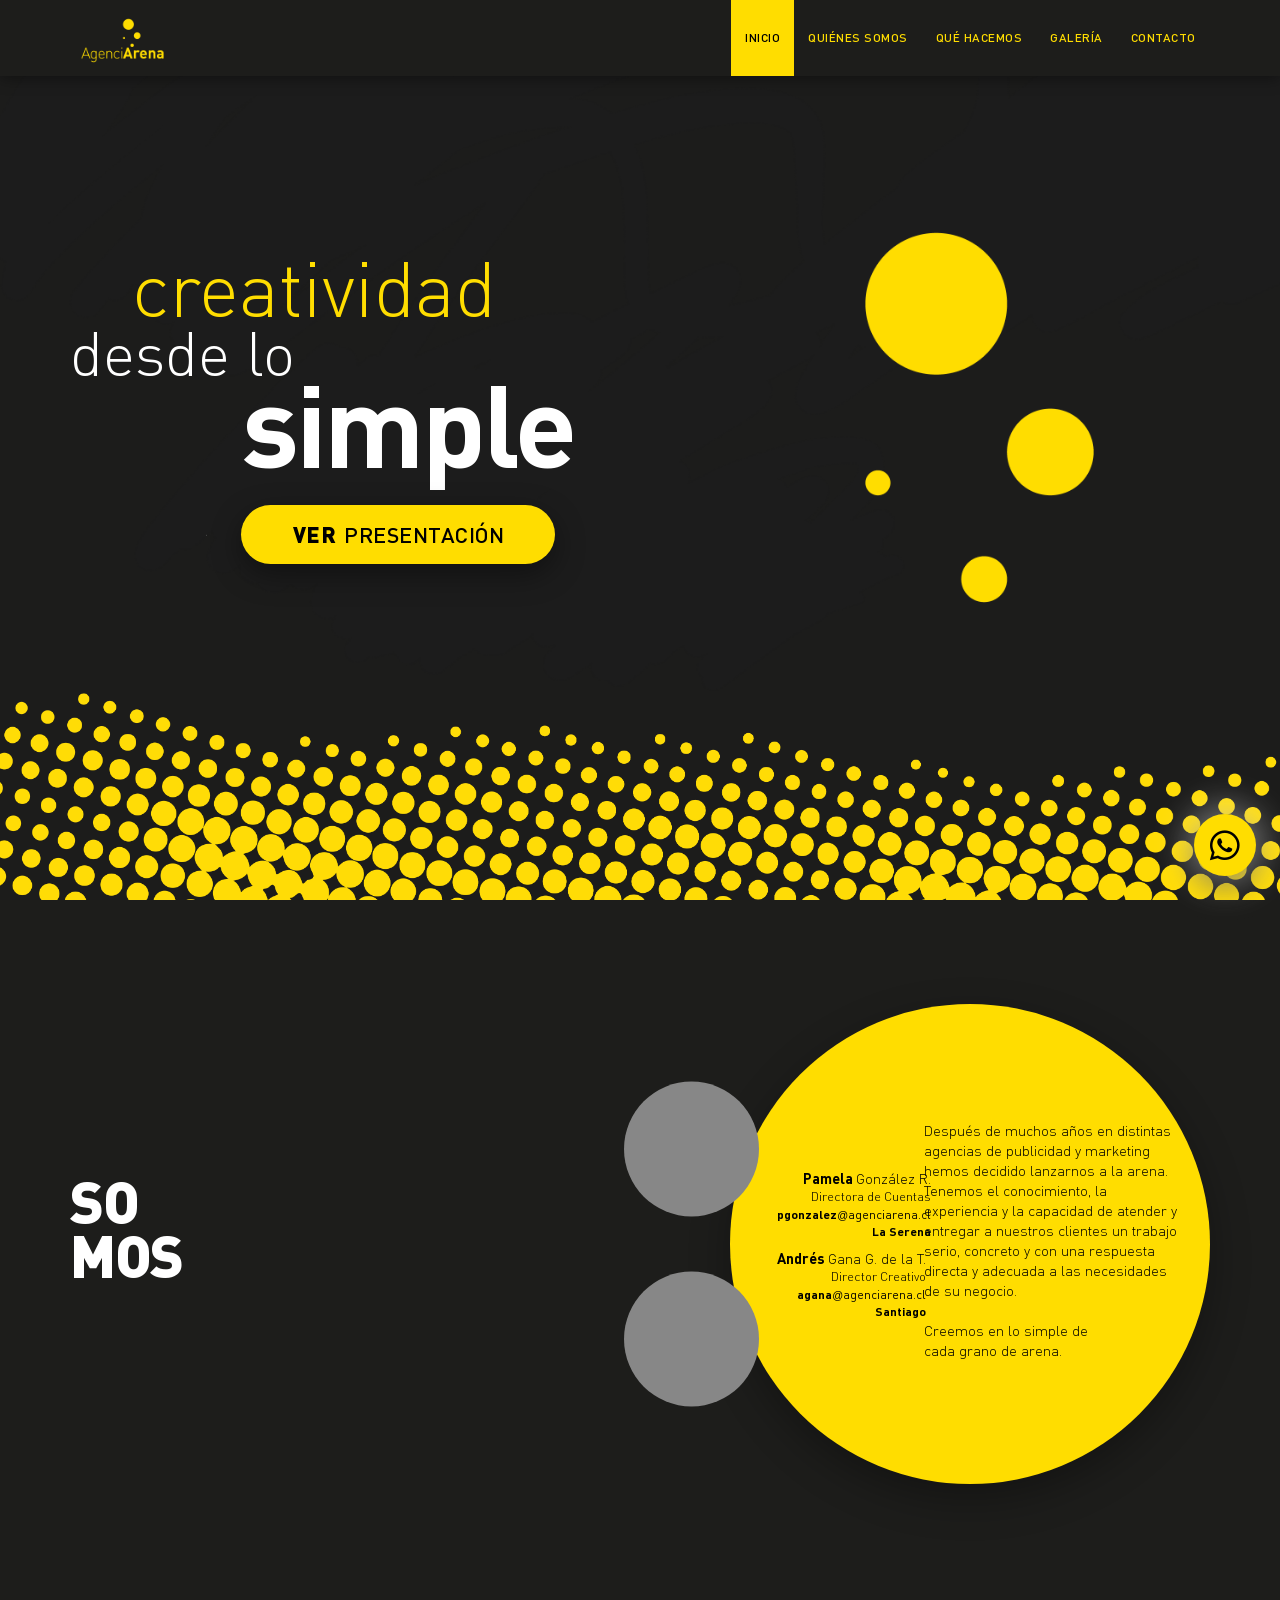
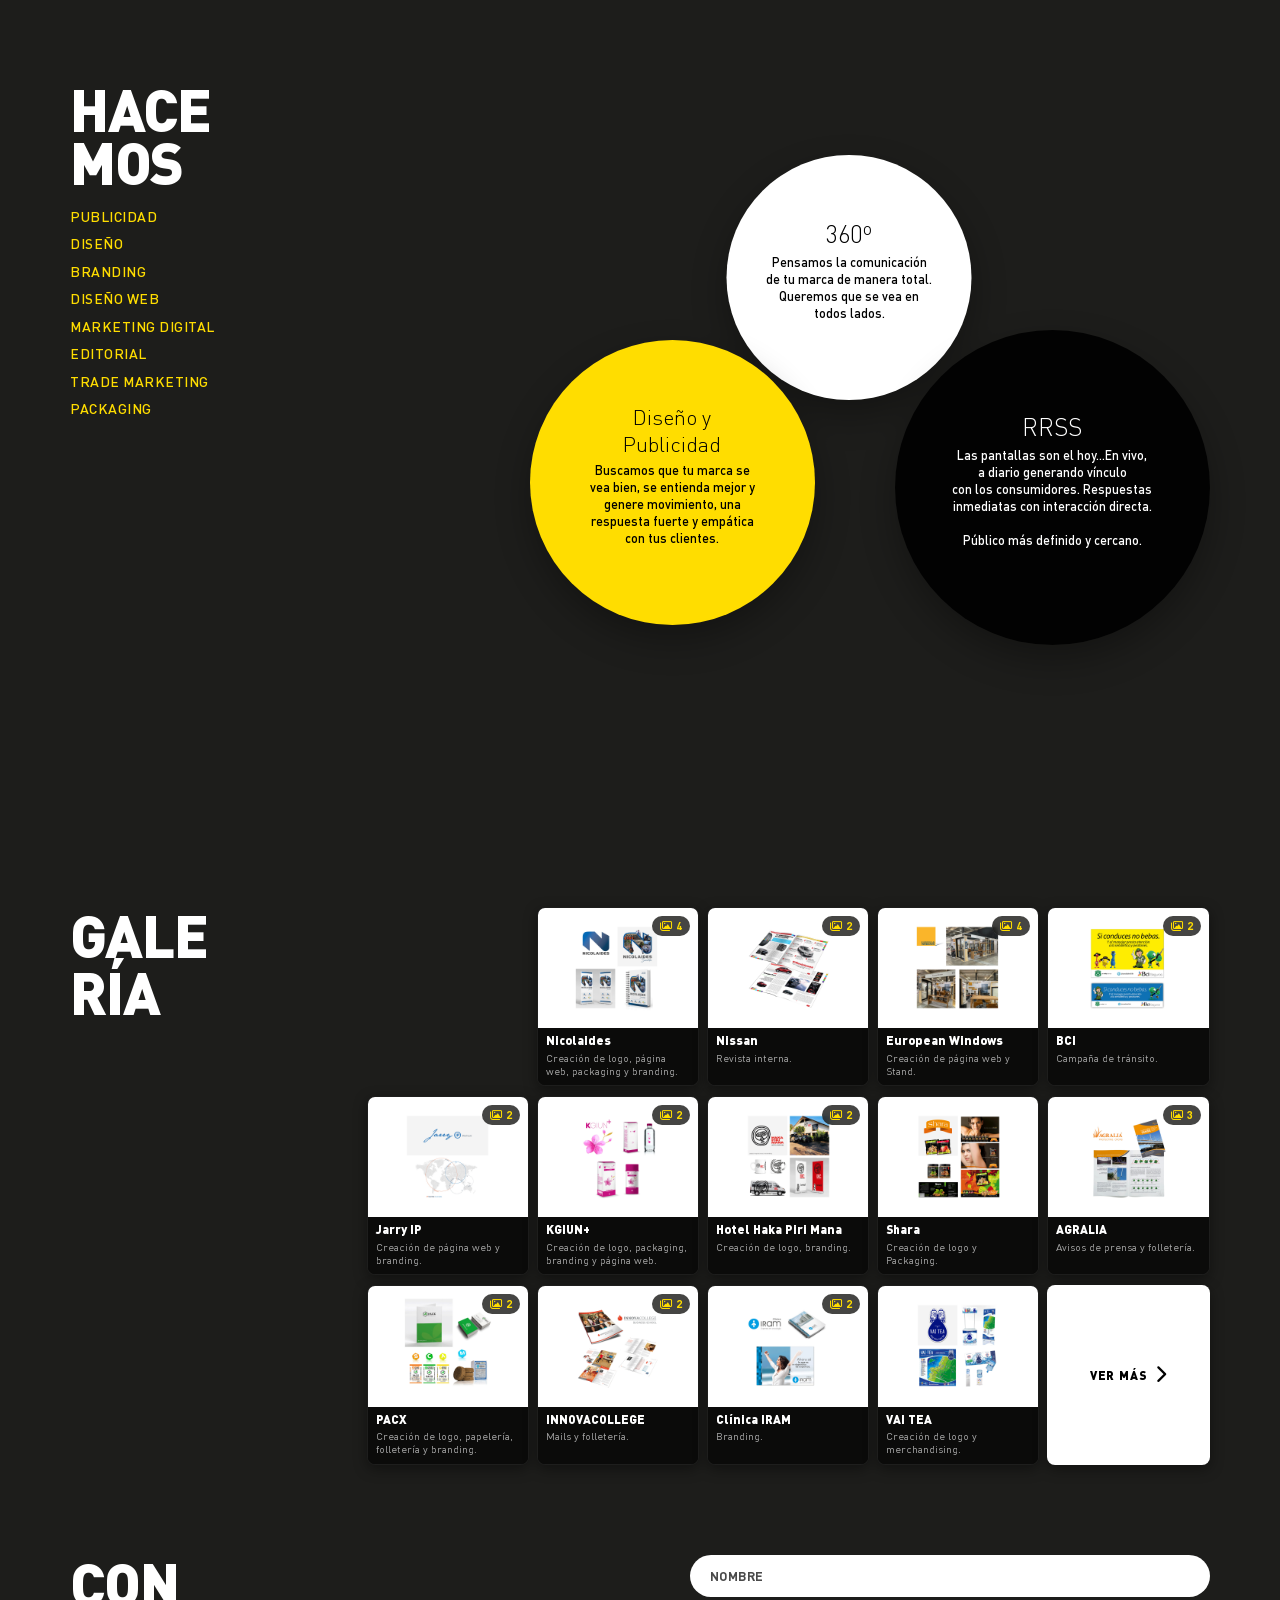
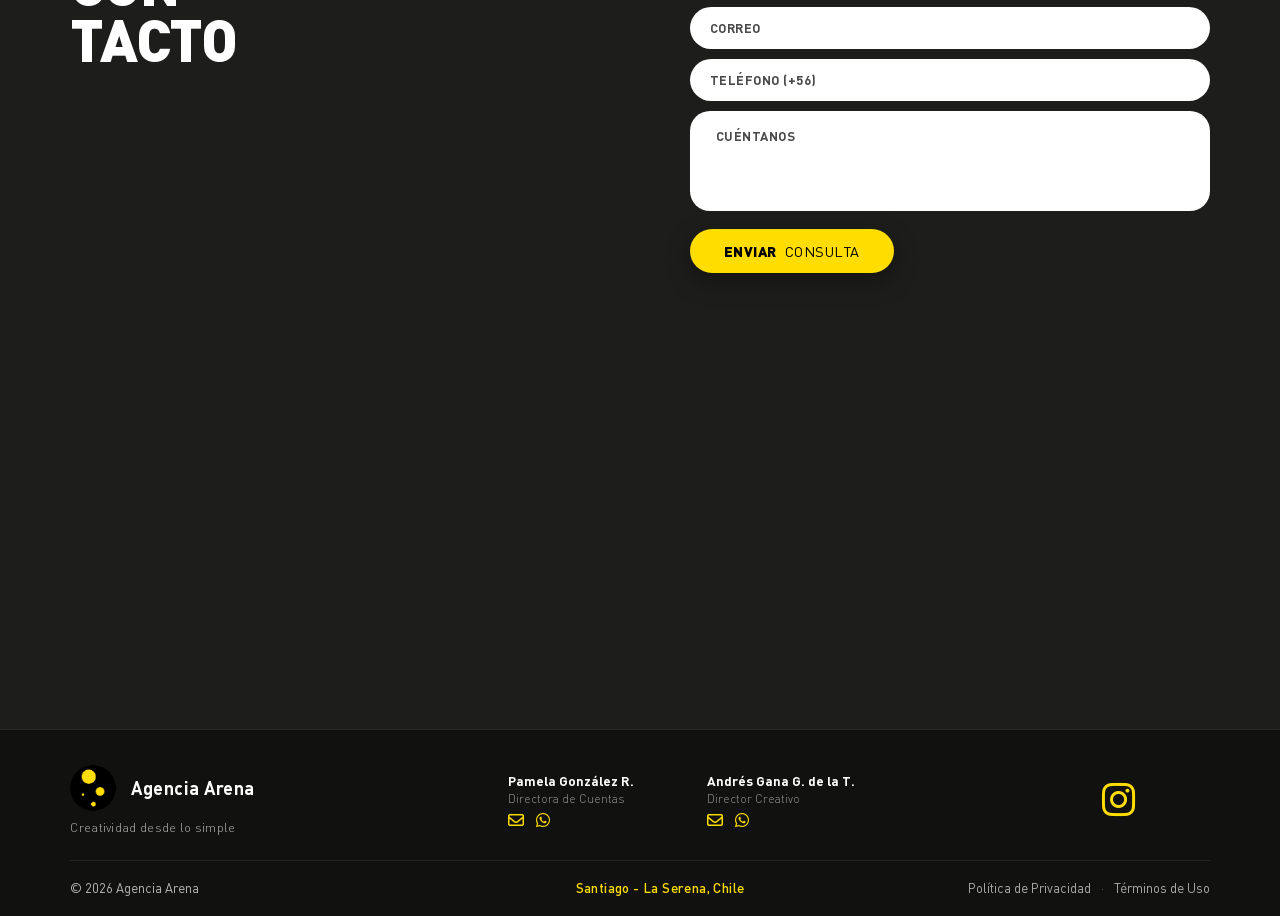
==== commit be5fb59b: "style: lift bottom circles (diseno to 75px, rrss to 55px) higher in 13-14 inch laptop media query, b" ====
--- a/index.html
+++ b/index.html
@@ -54,7 +54,7 @@
     <link rel="preload" href="assets/img/fondo-2.png" as="image">
 
     <!-- Stylesheet Principal con Cache-Busting -->
-    <link rel="stylesheet" href="assets/css/style.css?v=5.1">
+    <link rel="stylesheet" href="assets/css/style.css?v=5.2">
 
     <!-- FontAwesome para Íconos -->
     <link rel="stylesheet" href="https://cdnjs.cloudflare.com/ajax/libs/font-awesome/6.4.0/css/all.min.css">
--- a/assets/css/style.css
+++ b/assets/css/style.css
@@ -1844,7 +1844,7 @@
     .circle-360 {
         width: 245px;
         height: 245px;
-        top: -55px;
+        top: -65px;
         left: 47%;
         transform: translateX(-50%);
     }
@@ -1853,7 +1853,7 @@
         width: 285px;
         height: 285px;
         left: 0;
-        bottom: 50px;
+        bottom: 75px;
         transform: none;
     }
 
@@ -1862,7 +1862,7 @@
         height: 315px;
         right: 0;
         left: auto;
-        bottom: 30px;
+        bottom: 55px;
         transform: none;
     }
 
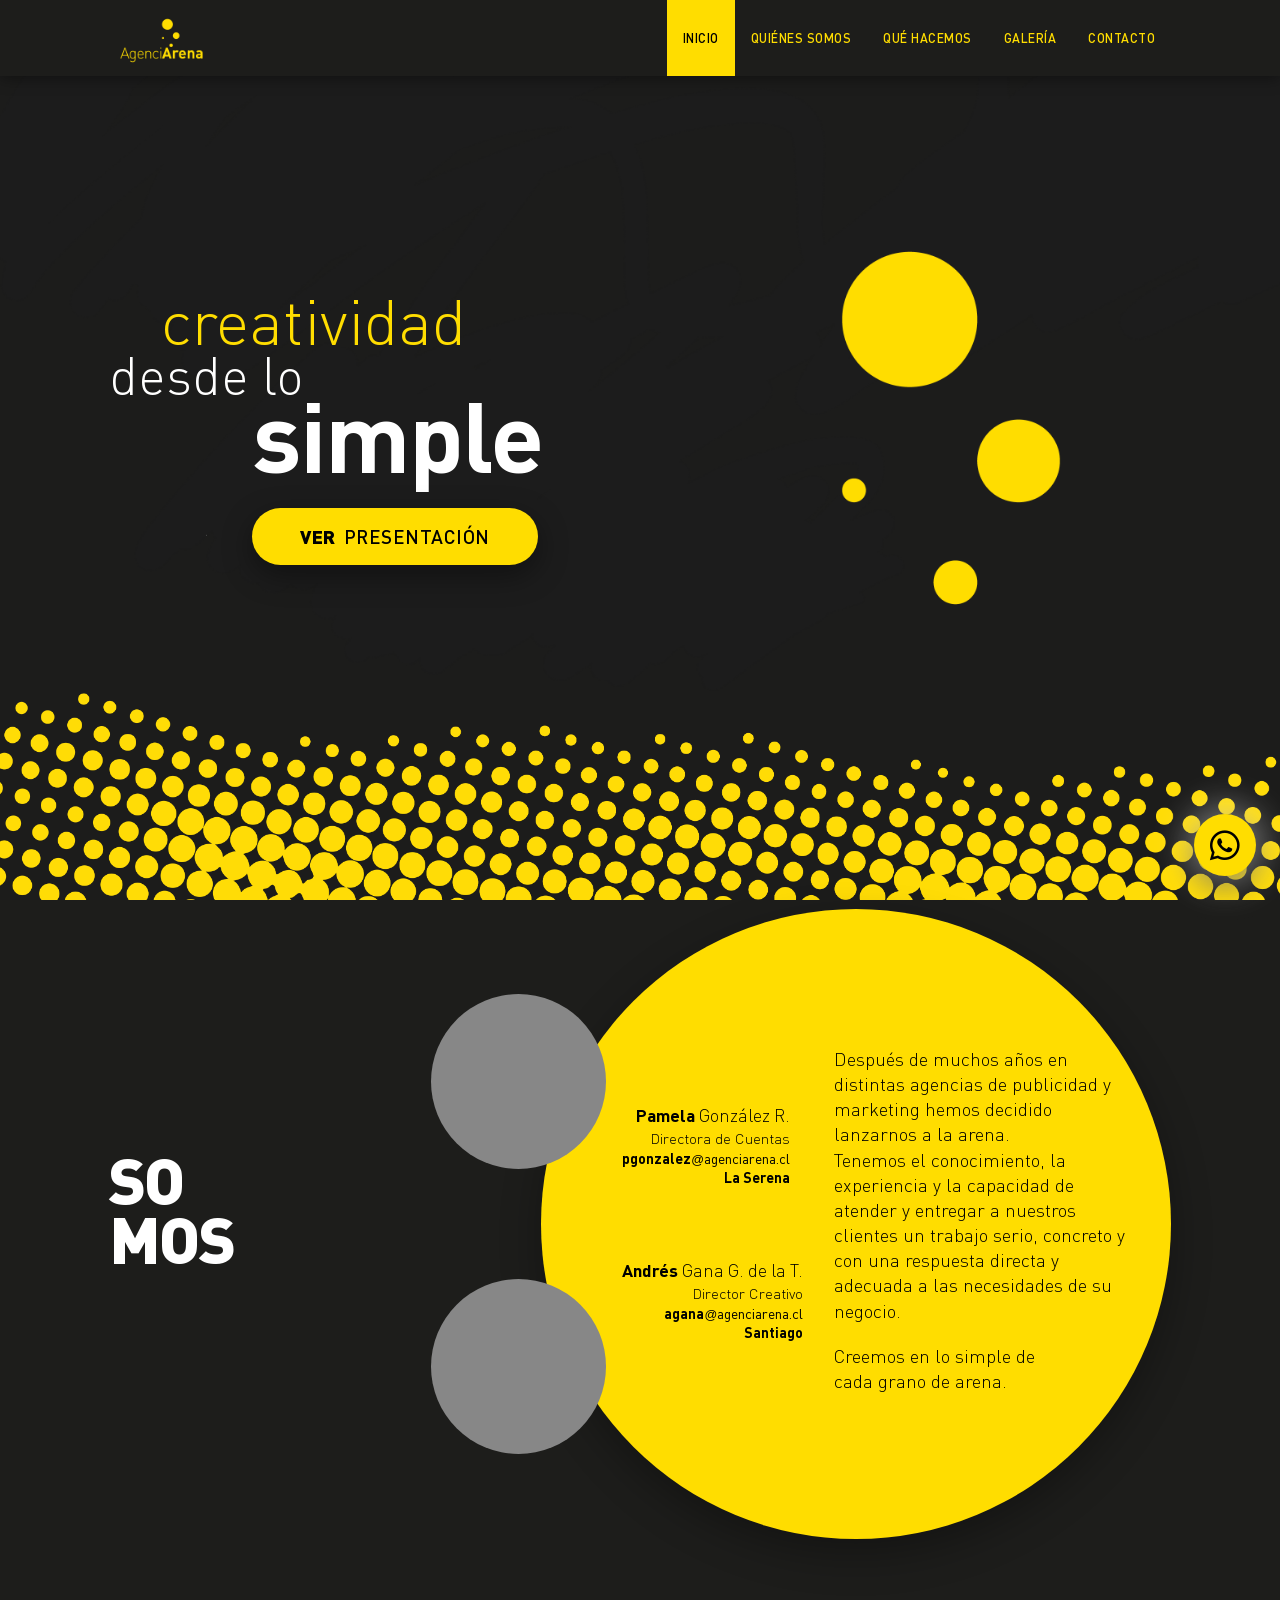
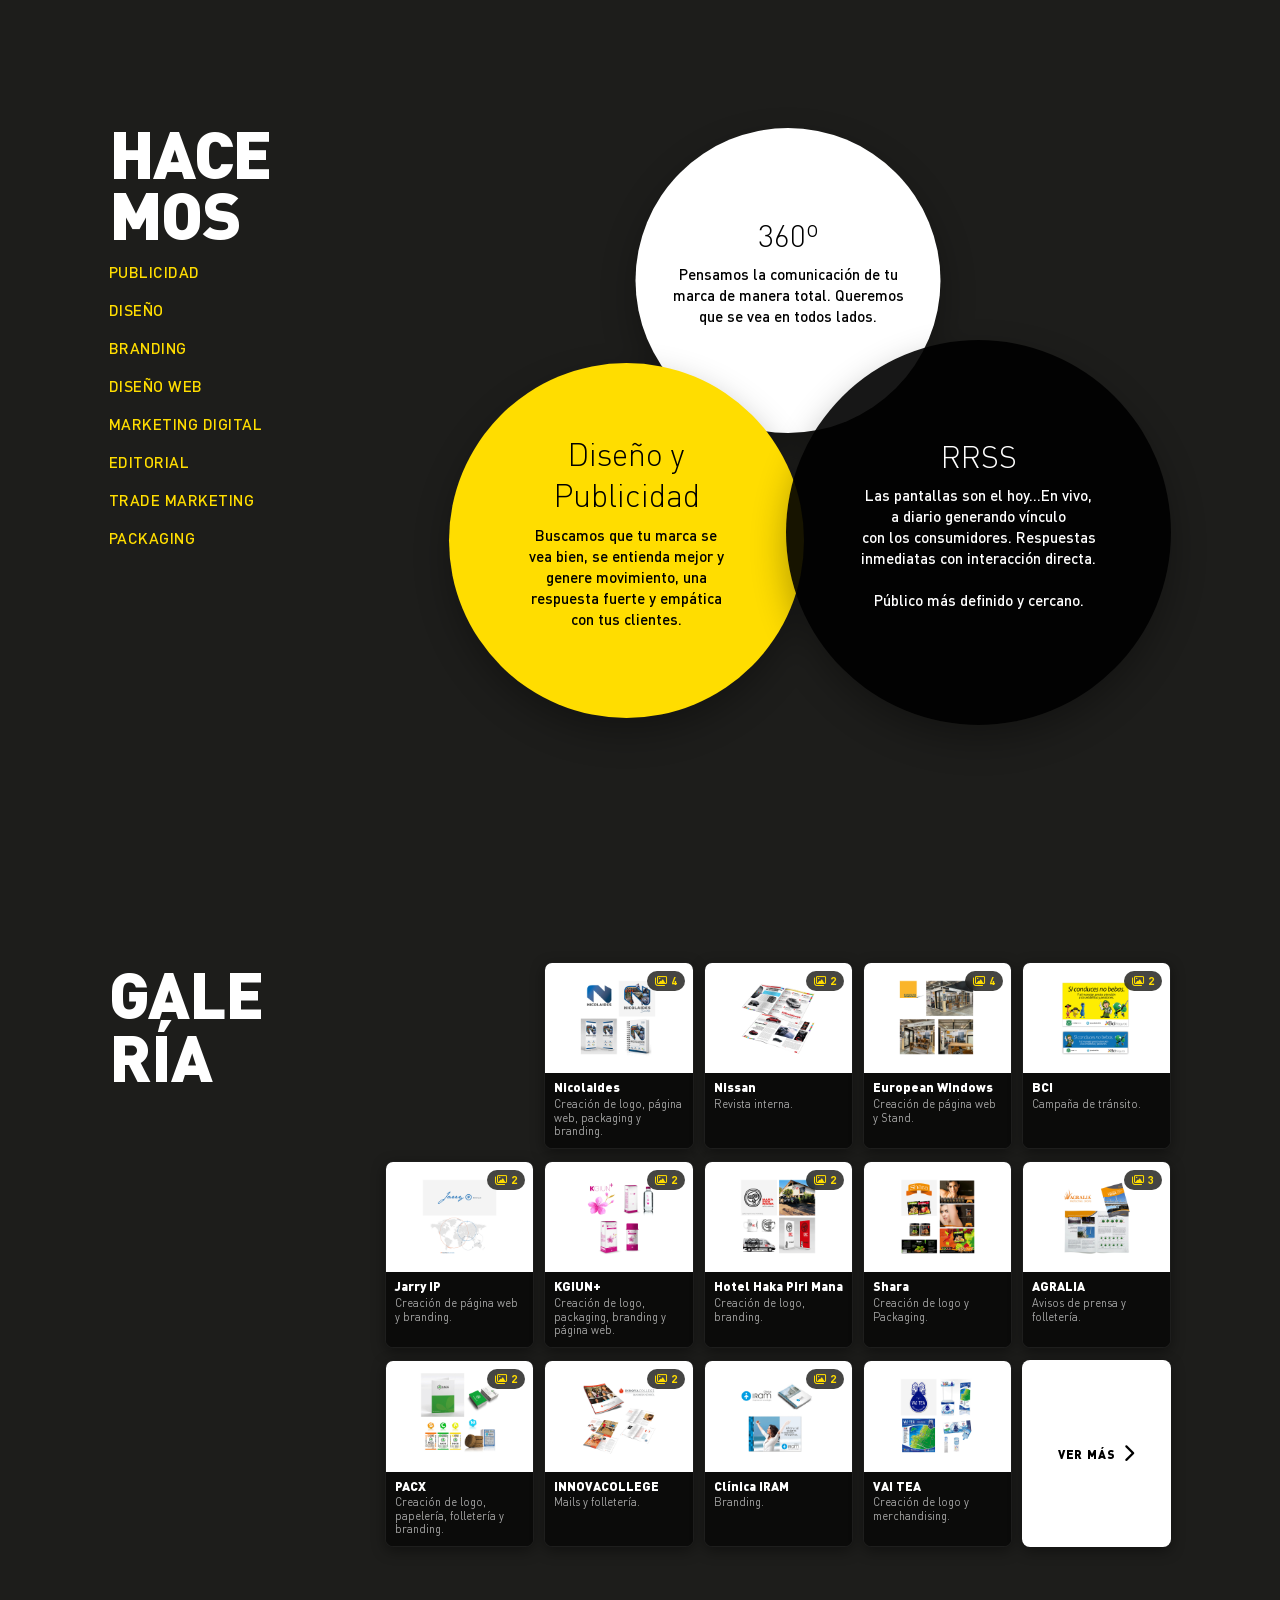
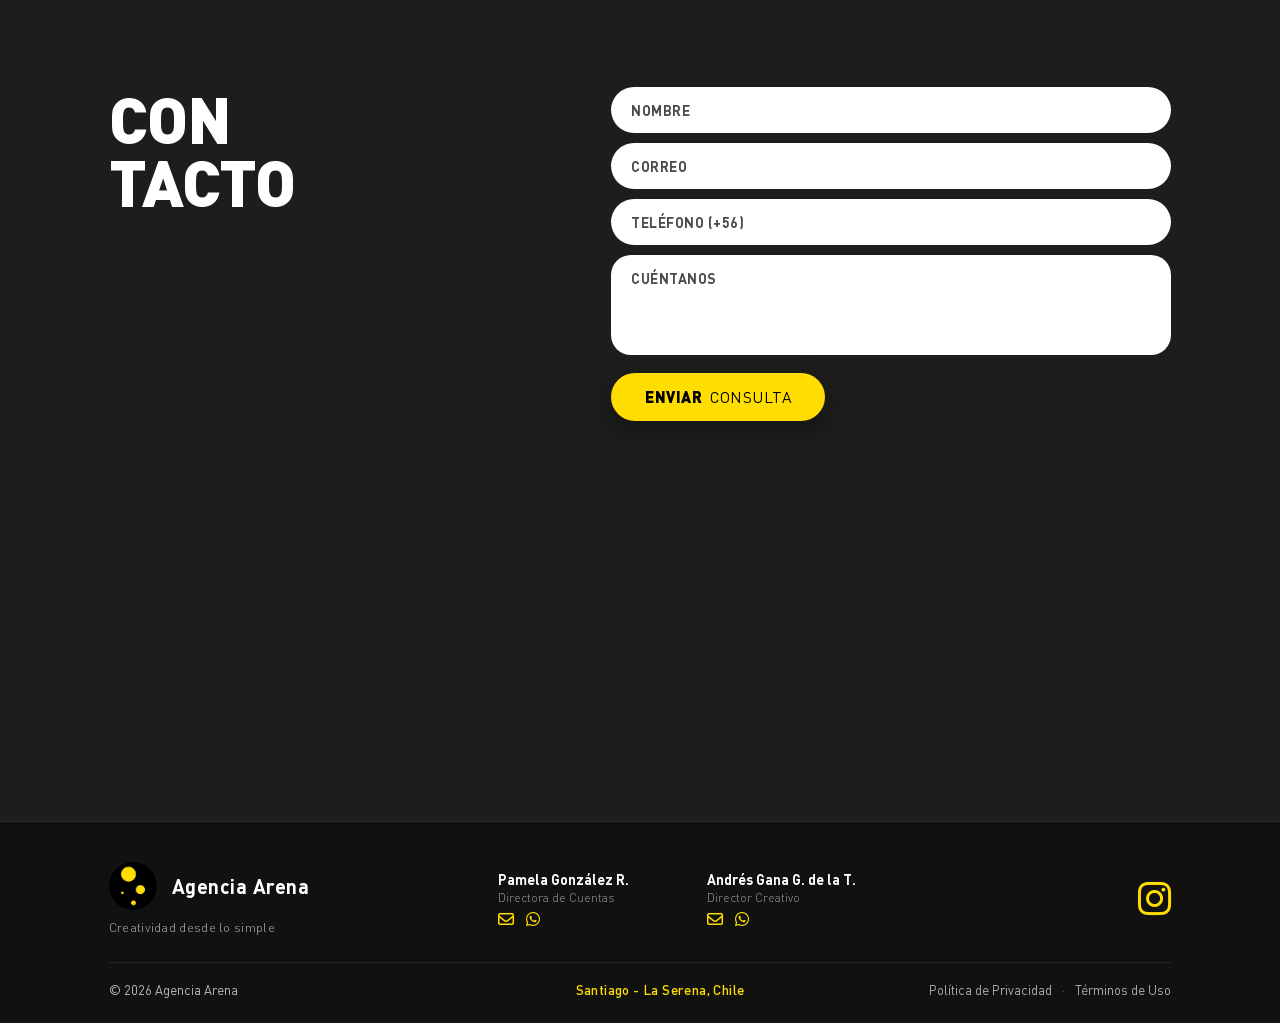
==== commit 5e8ad967: "feat: calibrate responsive 13-inch and 24-inch views, enlarge circles & typography, align footer Ins" ====
--- a/index.html
+++ b/index.html
@@ -54,7 +54,7 @@
     <link rel="preload" href="assets/img/fondo-2.png" as="image">
 
     <!-- Stylesheet Principal con Cache-Busting -->
-    <link rel="stylesheet" href="assets/css/style.css?v=5.2">
+    <link rel="stylesheet" href="assets/css/style.css?v=7.7">
 
     <!-- FontAwesome para Íconos -->
     <link rel="stylesheet" href="https://cdnjs.cloudflare.com/ajax/libs/font-awesome/6.4.0/css/all.min.css">
--- a/assets/css/style.css
+++ b/assets/css/style.css
@@ -626,15 +626,15 @@
 
 .hacemos-list li {
     font-family: 'DINPro', sans-serif;
-    font-size: clamp(14px, 1.2vw, 17.5px);
+    font-size: clamp(15px, 1.2vw, 18px);
     font-weight: 500;
     color: var(--color-yellow);
-    margin-bottom: 12px;
+    margin-bottom: clamp(16px, 1.25vw, 20px);
     text-transform: uppercase;
     letter-spacing: 0.5px;
     user-select: none;
     cursor: pointer;
-    line-height: 1.25;
+    line-height: 1.35;
     transition: transform 0.25s cubic-bezier(0.25, 0.46, 0.45, 0.94), color 0.25s ease;
 }
 
@@ -644,15 +644,15 @@
 }
 
 .hacemos-right-pyramid {
-    width: 68%;
-    max-width: 760px;
-    height: 540px;
+    width: 69%;
+    max-width: 935px;
+    height: 610px;
     position: relative;
     z-index: 2;
     align-self: center;
     overflow: visible;
     margin-left: auto;
-    margin-top: -55px;
+    margin-top: -50px;
 }
 
 .hacemos-right-pyramid .circle-item {
@@ -664,7 +664,7 @@
     justify-content: center;
     align-items: center;
     text-align: center;
-    padding: clamp(25px, 3vw, 40px);
+    padding: clamp(28px, 2.6vw, 44px);
     box-shadow: 0 15px 35px rgba(0, 0, 0, 0.3);
     transition: transform 0.4s cubic-bezier(0.25, 0.46, 0.45, 0.94), box-shadow 0.4s ease;
     cursor: pointer;
@@ -672,7 +672,7 @@
 }
 
 .hacemos-right-pyramid h3 {
-    font-size: clamp(24px, 2.5vw, 37px);
+    font-size: clamp(26px, 2.5vw, 38px);
     font-weight: 300;
     margin-bottom: -15px;
     text-transform: uppercase;
@@ -682,18 +682,18 @@
 }
 
 .hacemos-right-pyramid p {
-    font-size: clamp(13px, 1.25vw, 19px);
-    line-height: 1.4;
+    font-size: clamp(14px, 1.25vw, 19.5px);
+    line-height: 1.42;
     font-weight: 500;
 }
 
 .circle-360 {
-    width: clamp(270px, 20vw, 310px);
-    height: clamp(270px, 20vw, 310px);
+    width: clamp(310px, 21vw, 370px);
+    height: clamp(310px, 21vw, 370px);
     background-color: var(--color-white);
     color: #000000;
-    top: -65px;
-    left: 47%;
+    top: -105px;
+    left: 48%;
     transform: translateX(-50%);
     z-index: 1;
 }
@@ -705,11 +705,11 @@
 }
 
 .circle-diseno {
-    width: clamp(300px, 22vw, 350px);
-    height: clamp(300px, 22vw, 350px);
+    width: clamp(350px, 24vw, 420px);
+    height: clamp(350px, 24vw, 420px);
     background-color: var(--color-yellow);
     color: #000000;
-    bottom: 25px;
+    bottom: 30px;
     left: 0;
     transform: none;
     z-index: 2;
@@ -717,13 +717,13 @@
 
 .circle-diseno h3 {
     text-transform: none;
-    font-size: clamp(22px, 2.3vw, 35px);
+    font-size: clamp(24px, 2.3vw, 36px);
     font-weight: 300;
 }
 
 .circle-rrss {
-    width: clamp(320px, 24vw, 380px);
-    height: clamp(320px, 24vw, 380px);
+    width: clamp(380px, 26vw, 455px);
+    height: clamp(380px, 26vw, 455px);
     background-color: rgba(0, 0, 0, 0.91);
     color: var(--color-white);
     bottom: 0;
@@ -1351,7 +1351,7 @@
     align-items: center;
     justify-content: flex-end;
     justify-self: end;
-    margin-right: 75px;
+    margin-right: 0;
     flex-shrink: 0;
 }
 
@@ -1716,12 +1716,12 @@
 }
 
 /* ==========================================================================
-   FORMATO 2: LAPTOPS Y PANTALLAS DE 13" - 14" (1025px a 1440px)
+   FORMATO 2: LAPTOPS Y PANTALLAS DE 13" - 14" (1025px a 1600px / Alturas Laptop)
    ========================================================================== */
-@media (max-width: 1440px) {
+@media (max-width: 1600px), (max-height: 900px) and (min-width: 1025px) {
     .main-header {
         height: 76px;
-        padding: 0 5.5%;
+        padding: 0 8.5%;
     }
 
     .logo-container img {
@@ -1730,20 +1730,21 @@
     }
 
     .nav-link {
-        padding: 0 14px;
-        font-size: 12px;
+        padding: 0 16px;
+        font-size: 12.5px;
     }
 
     .section {
         min-height: calc(100vh - 76px);
-        padding: 85px 5.5% 40px 5.5%;
+        padding: 90px 8.5% 45px 8.5%;
         scroll-margin-top: 76px;
-        max-width: 1300px;
-        margin: 0 auto;
+        width: 100%;
+        max-width: 100%;
+        margin: 0;
     }
 
     .section-title {
-        font-size: 58px;
+        font-size: 64px;
         line-height: 0.92;
         letter-spacing: -1.5px;
     }
@@ -1755,182 +1756,241 @@
         padding-bottom: 30px;
     }
 
+    .hero-content {
+        transform: translateY(-8px);
+    }
+
+    .hero-text {
+        font-size: 52px;
+        line-height: 0.95;
+    }
+
+    .hero-text span.yellow {
+        font-size: 64px;
+        margin-left: 17%;
+    }
+
+    .hero-text span.bold {
+        font-size: 98px;
+        margin-top: -12px;
+        letter-spacing: -2px;
+        margin-left: 47%;
+    }
+
+    .hero-btn-presentacion {
+        font-size: 19px;
+        padding: 16px 48px;
+        margin-top: 28px;
+        margin-left: 47%;
+    }
+
+    .hero-graphic-desktop {
+        width: 440px;
+        max-width: 440px;
+        margin-top: -15px;
+    }
+
     /* Quiénes somos en Laptop */
     #quienes-somos {
         min-height: calc(100vh - 76px);
+        padding-top: 90px;
+        padding-bottom: 45px;
     }
 
     #quienes-somos .section-title {
-        width: 24%;
-        margin-top: -60px;
-        font-size: 58px;
+        width: 22%;
+        margin-top: -100px;
+        font-size: 64px;
     }
 
     .quienes-content-wrapper {
-        width: 76%;
-        max-width: 800px;
+        width: 78%;
+        max-width: 940px;
     }
 
     .quienes-yellow-circle {
-        width: 480px;
-        height: 480px;
-        max-width: 480px;
-        max-height: 480px;
-        margin-top: -30px;
-        padding-right: 36px;
+        width: 630px;
+        height: 630px;
+        max-width: 630px;
+        max-height: 630px;
+        margin-top: -70px;
+        padding-right: 42px;
     }
 
     .quienes-desc-text {
-        width: 260px;
-        font-size: 14.5px;
-        line-height: 1.38;
+        width: 305px;
+        font-size: 18.5px;
+        line-height: 1.36;
+        transform: translateX(10px);
+    }
+
+    .creemos-text {
+        margin-top: 20px;
     }
 
     .quienes-team {
-        left: calc(-0.78 * 135px);
-        gap: 55px;
+        left: -110px;
+        gap: 110px;
+    }
+
+    .quienes-member {
+        gap: 16px;
     }
 
     .quienes-photo-circle {
-        width: 135px;
-        height: 135px;
+        width: 175px;
+        height: 175px;
     }
 
     .quienes-member:nth-child(1) .quienes-info {
-        transform: translateY(55px);
+        transform: translateY(65px);
     }
 
     .quienes-member:nth-child(2) .quienes-info {
-        transform: translateY(-55px);
+        transform: translateY(-65px);
     }
 
     .quienes-info h3 {
-        font-size: 14.5px;
+        font-size: 17.5px;
     }
 
     .quienes-info p.role {
-        font-size: 12.5px;
+        font-size: 15px;
     }
 
     .quienes-info a.email,
     .quienes-info p.location {
-        font-size: 12px;
+        font-size: 14px;
     }
 
     /* Qué hacemos en Laptop */
     #que-hacemos {
         min-height: calc(100vh - 76px);
+        padding-top: 90px;
+        padding-bottom: 45px;
     }
 
     .hacemos-left-box {
         width: 28%;
-        max-width: 300px;
-        margin-top: -50px;
+        max-width: 320px;
+        margin-top: -15px;
+    }
+
+    .hacemos-left-box .section-title {
+        font-size: 66px;
     }
 
     .hacemos-list li {
-        font-size: 14px;
-        margin-bottom: 10px;
+        font-size: 15.5px;
+        line-height: 1.35;
+        margin-bottom: 17px;
     }
 
     .hacemos-right-pyramid {
         width: 68%;
-        max-width: 680px;
-        height: 480px;
+        max-width: 780px;
+        height: 540px;
         margin-left: auto;
-        margin-top: -45px;
+        margin-top: -20px;
     }
 
     .circle-360 {
-        width: 245px;
-        height: 245px;
-        top: -65px;
+        width: 305px;
+        height: 305px;
+        top: -75px;
         left: 47%;
         transform: translateX(-50%);
     }
 
     .circle-diseno {
-        width: 285px;
-        height: 285px;
+        width: 355px;
+        height: 355px;
         left: 0;
-        bottom: 75px;
+        bottom: 25px;
         transform: none;
     }
 
     .circle-rrss {
-        width: 315px;
-        height: 315px;
+        width: 385px;
+        height: 385px;
         right: 0;
         left: auto;
-        bottom: 55px;
+        bottom: 18px;
         transform: none;
     }
 
     .circle-item {
-        padding: 22px 20px;
+        padding: 30px 26px;
     }
 
     .hacemos-right-pyramid h3 {
-        font-size: 24px;
-        margin-bottom: -10px;
-        top: -15px;
+        font-size: 31px;
+        margin-bottom: -8px;
+        top: -18px;
     }
 
     .circle-diseno h3 {
-        font-size: 21px;
+        font-size: 32px;
+    }
+
+    .circle-diseno p {
+        font-size: 17.5px;
+        line-height: 1.38;
     }
 
     .hacemos-right-pyramid p {
-        font-size: 12.5px;
-        line-height: 1.35;
+        font-size: 15px;
+        line-height: 1.4;
     }
 
     /* Galería en Laptop */
     #galeria {
-        padding-top: 35px;
-        padding-bottom: 40px;
+        padding-top: 90px;
+        padding-bottom: 50px;
         scroll-margin-top: 76px;
+        min-height: auto !important;
     }
 
     #galeria .section-title {
         width: 24%;
         padding-top: 0;
-        font-size: 58px;
+        font-size: 64px;
     }
 
     .galeria-container {
         width: 74%;
-        max-width: 960px;
+        max-width: 980px;
         margin-top: 0;
     }
 
     .galeria-grid-view {
         grid-template-columns: repeat(5, 1fr);
-        gap: 10px 8px;
+        gap: 12px 10px;
     }
 
     .card-info {
-        padding: 6px 8px 8px 8px;
+        padding: 7px 9px 9px 9px;
     }
 
     .card-title {
-        font-size: 12px;
+        font-size: 12.5px;
     }
 
     .card-desc {
-        font-size: 10.5px;
+        font-size: 11px;
     }
 
     /* Contacto en Laptop */
     #contacto {
-        padding-top: 50px;
+        padding-top: 90px;
         padding-bottom: 50px;
         scroll-margin-top: 76px;
     }
 
     #contacto .section-title {
         width: 24%;
-        font-size: 58px;
+        font-size: 64px;
+        margin-top: 0;
     }
 
     .contacto-left-col {
@@ -1940,55 +2000,65 @@
 
     .contacto-right-col {
         width: 68%;
-        max-width: 520px;
-        gap: 14px;
+        max-width: 560px;
+        gap: 16px;
+        margin-top: 0;
     }
 
     .contacto-input {
-        height: 42px;
-        font-size: 13px;
+        height: 46px;
+        font-size: 14px;
         padding: 0 20px;
     }
 
     .contacto-textarea {
-        min-height: 85px;
-        font-size: 13px;
+        min-height: 95px;
+        font-size: 14px;
+        padding: 14px 20px;
+    }
+
+    .contacto-submit-btn {
+        height: 48px;
+        font-size: 15.5px;
     }
 
     /* Footer en Laptop */
     .main-footer {
-        padding: 35px 5.5% 20px 5.5%;
+        padding: 40px 8.5% 25px 8.5%;
+        width: 100%;
     }
 
     .footer-container {
-        max-width: 1300px;
-        gap: 14px;
+        width: 100%;
+        max-width: 100%;
+        margin: 0;
+        gap: 16px;
     }
 
     .footer-brand-title {
-        font-size: 18px;
+        font-size: 20px;
     }
 
     .footer-logo {
-        height: 46px;
-        width: 46px;
+        height: 48px;
+        width: 48px;
     }
 
     .footer-tagline {
-        font-size: 12.5px;
+        font-size: 13px;
     }
 
     .footer-member {
-        width: 155px;
-        min-width: 155px;
+        width: 165px;
+        min-width: 165px;
     }
 
     .footer-member-info h4 {
-        font-size: 13.5px;
+        font-size: 14px;
     }
 
     .footer-member-info p.role {
-        font-size: 11.5px;
+        font-size: 12px;
     }
 
     .footer-instagram-btn {
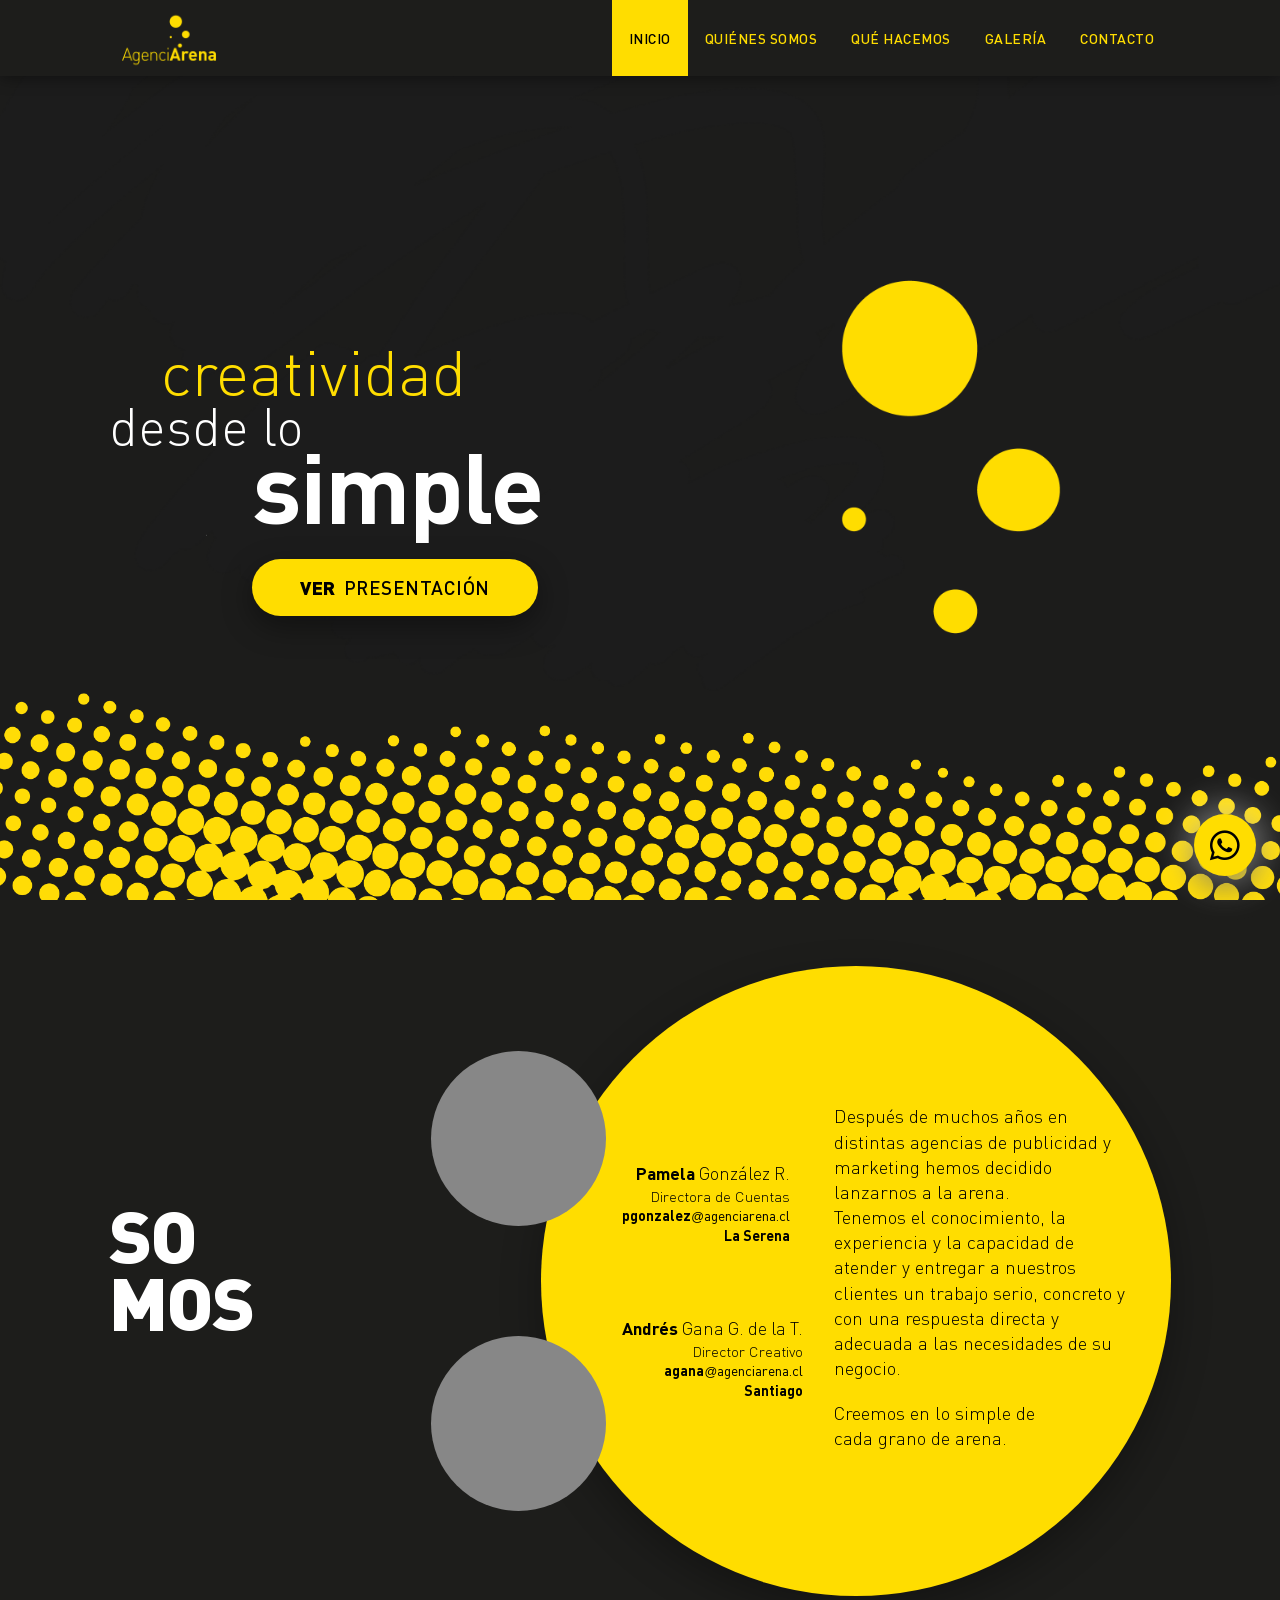
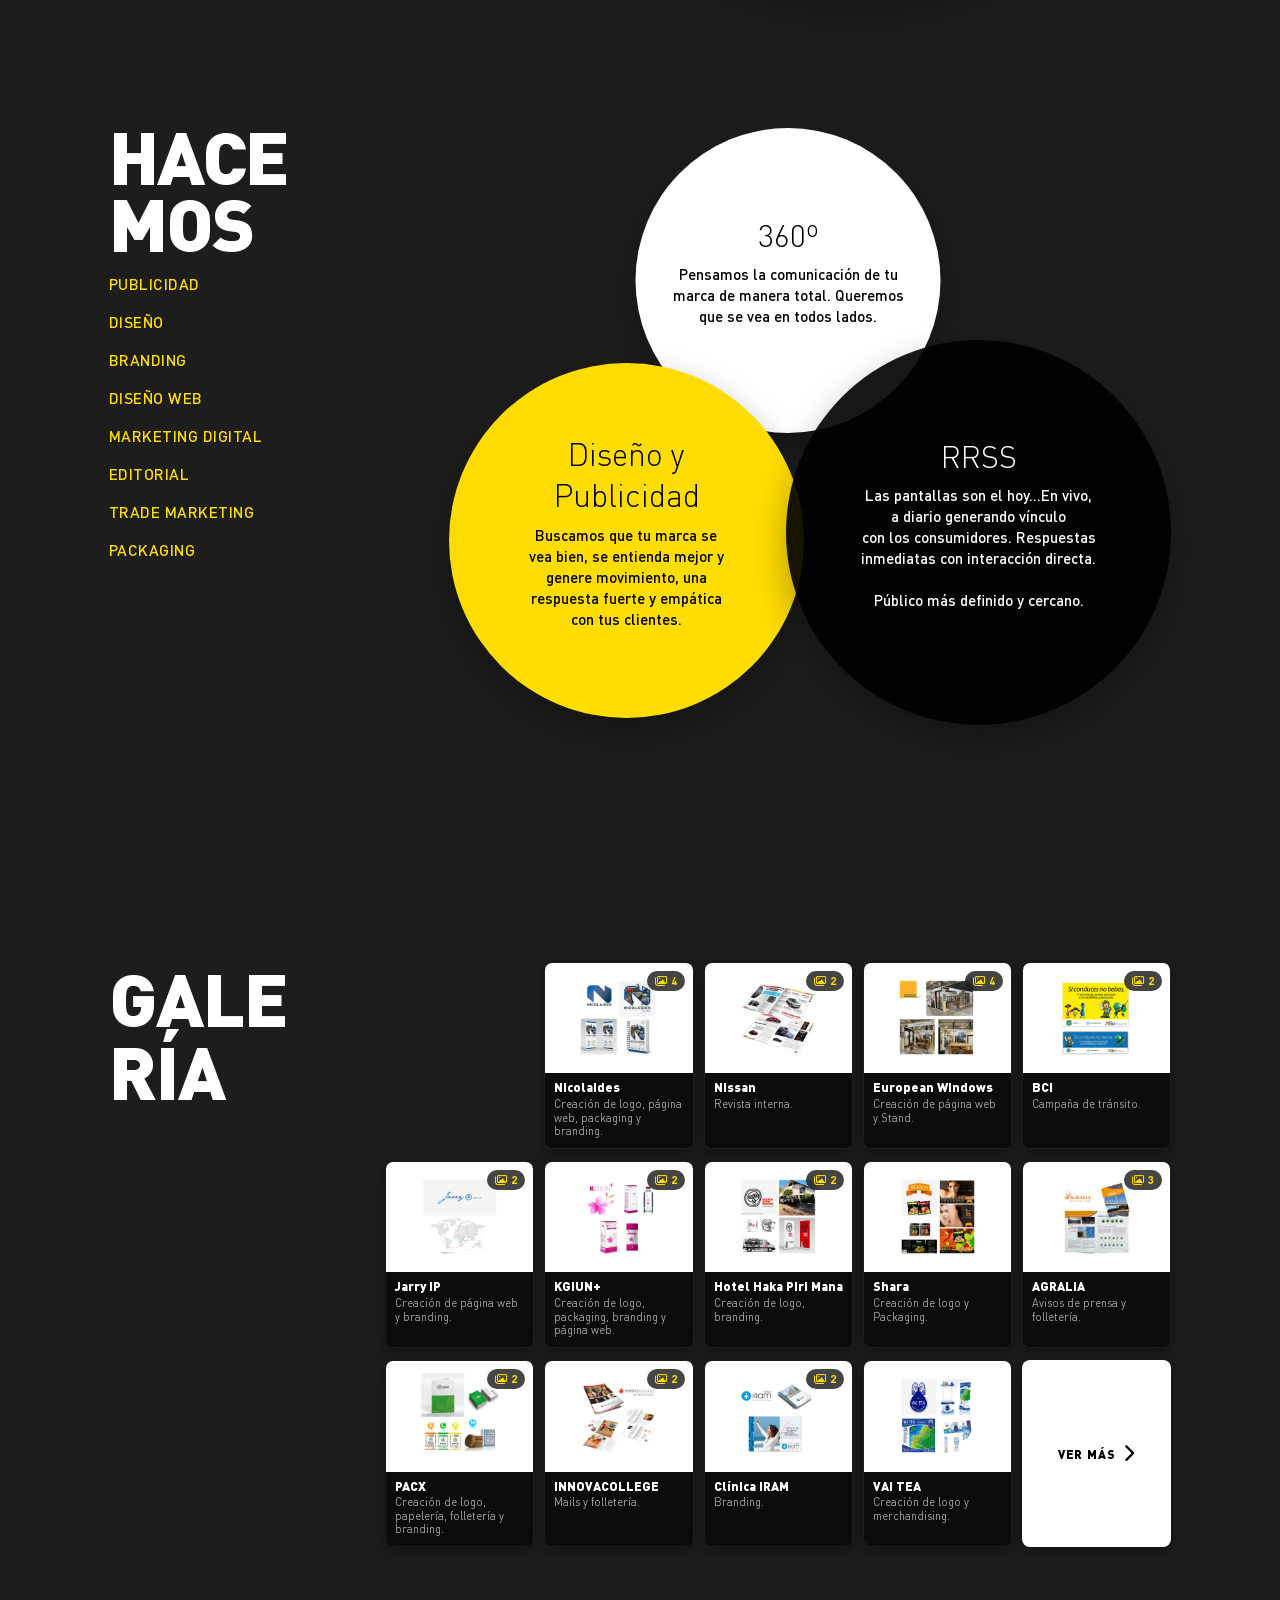
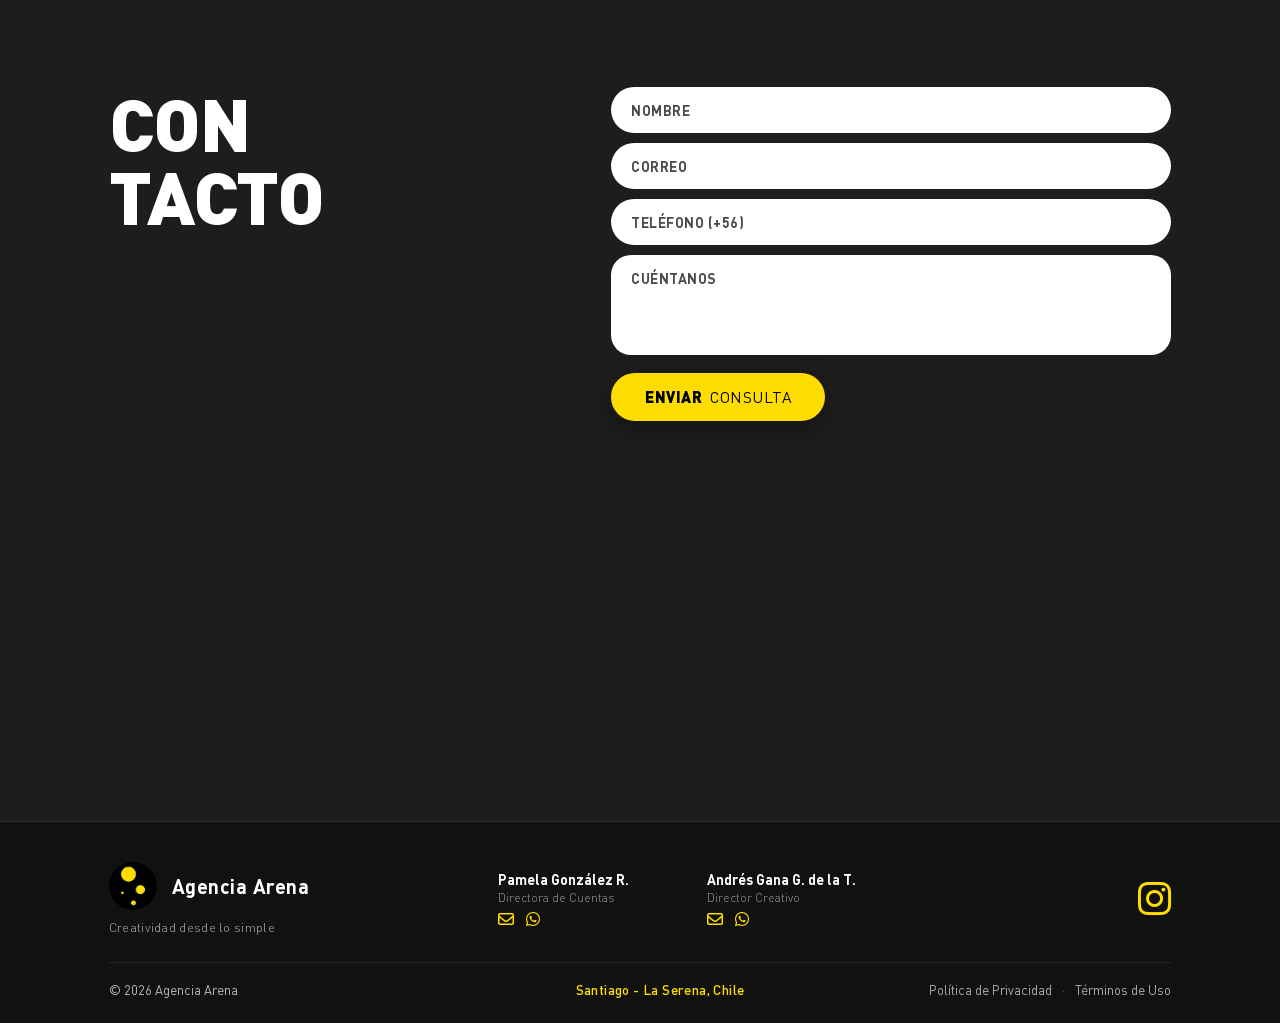
==== commit 68b6b0fe: "feat: calibrate laptop 13-inch scroll anchor points, enlarge navbar & titles, increase mobile team t" ====
--- a/index.html
+++ b/index.html
@@ -54,7 +54,7 @@
     <link rel="preload" href="assets/img/fondo-2.png" as="image">
 
     <!-- Stylesheet Principal con Cache-Busting -->
-    <link rel="stylesheet" href="assets/css/style.css?v=7.7">
+    <link rel="stylesheet" href="assets/css/style.css?v=8.6">
 
     <!-- FontAwesome para Íconos -->
     <link rel="stylesheet" href="https://cdnjs.cloudflare.com/ajax/libs/font-awesome/6.4.0/css/all.min.css">
--- a/assets/css/style.css
+++ b/assets/css/style.css
@@ -1725,13 +1725,13 @@
     }
 
     .logo-container img {
-        height: 105px;
-        max-height: 105px;
+        height: 120px;
+        max-height: 120px;
     }
 
     .nav-link {
-        padding: 0 16px;
-        font-size: 12.5px;
+        padding: 0 17px;
+        font-size: 14px;
     }
 
     .section {
@@ -1744,20 +1744,23 @@
     }
 
     .section-title {
-        font-size: 64px;
-        line-height: 0.92;
-        letter-spacing: -1.5px;
+        font-size: 74px;
+        line-height: 0.9;
+        letter-spacing: -1.8px;
     }
 
     /* Inicio en Laptop */
     #inicio {
+        height: calc(100vh - 76px);
         min-height: calc(100vh - 76px);
-        padding-top: 76px;
-        padding-bottom: 30px;
+        max-height: calc(100vh - 76px);
+        padding-top: 95px;
+        padding-bottom: 35px;
+        overflow: hidden;
     }
 
     .hero-content {
-        transform: translateY(-8px);
+        transform: translateY(36px);
     }
 
     .hero-text {
@@ -1787,24 +1790,25 @@
     .hero-graphic-desktop {
         width: 440px;
         max-width: 440px;
-        margin-top: -15px;
+        margin-top: 30px;
     }
 
     /* Quiénes somos en Laptop */
     #quienes-somos {
         min-height: calc(100vh - 76px);
-        padding-top: 90px;
+        padding-top: 110px;
         padding-bottom: 45px;
+        scroll-margin-top: -38px;
     }
 
     #quienes-somos .section-title {
-        width: 22%;
-        margin-top: -100px;
-        font-size: 64px;
+        width: 24%;
+        margin-top: 0;
+        font-size: 74px;
     }
 
     .quienes-content-wrapper {
-        width: 78%;
+        width: 76%;
         max-width: 940px;
     }
 
@@ -1813,7 +1817,7 @@
         height: 630px;
         max-width: 630px;
         max-height: 630px;
-        margin-top: -70px;
+        margin-top: 25px;
         padding-right: 42px;
     }
 
@@ -1872,12 +1876,12 @@
 
     .hacemos-left-box {
         width: 28%;
-        max-width: 320px;
+        max-width: 330px;
         margin-top: -15px;
     }
 
     .hacemos-left-box .section-title {
-        font-size: 66px;
+        font-size: 74px;
     }
 
     .hacemos-list li {
@@ -1947,14 +1951,14 @@
     #galeria {
         padding-top: 90px;
         padding-bottom: 50px;
-        scroll-margin-top: 76px;
+        scroll-margin-top: 10px;
         min-height: auto !important;
     }
 
     #galeria .section-title {
-        width: 24%;
+        width: 25%;
         padding-top: 0;
-        font-size: 64px;
+        font-size: 74px;
     }
 
     .galeria-container {
@@ -1988,8 +1992,8 @@
     }
 
     #contacto .section-title {
-        width: 24%;
-        font-size: 64px;
+        width: 25%;
+        font-size: 74px;
         margin-top: 0;
     }
 
@@ -2596,14 +2600,14 @@
 
     .quienes-yellow-circle {
         border-radius: 28px;
-        padding: 30px 18px 24px 18px;
-        width: 100%;
-        max-width: 520px;
+        padding: 34px 18px 28px 18px;
+        width: 100%;
+        max-width: 540px;
     }
 
     .quienes-team {
         flex-direction: row;
-        gap: clamp(12px, 3.5vw, 24px);
+        gap: clamp(14px, 4vw, 28px);
         justify-content: center;
         align-items: flex-start;
         width: 100%;
@@ -2611,42 +2615,49 @@
 
     .quienes-member {
         flex: 1;
-        max-width: 180px;
+        max-width: 210px;
         flex-direction: column;
-        gap: 10px;
+        gap: 12px;
         align-items: center;
         text-align: center;
     }
 
     .quienes-photo-circle {
-        width: clamp(90px, 25vw, 125px);
-        height: clamp(90px, 25vw, 125px);
+        width: clamp(95px, 26vw, 130px);
+        height: clamp(95px, 26vw, 130px);
     }
 
     .quienes-info {
         text-align: center !important;
         white-space: normal;
         width: 100%;
+        display: flex;
+        flex-direction: column;
+        gap: 3px;
     }
 
     .quienes-info h3 {
-        font-size: clamp(14px, 3.6vw, 17px);
-        line-height: 1.2;
+        font-size: clamp(16px, 4.3vw, 19.5px);
+        line-height: 1.22;
+        margin-bottom: 2px;
     }
 
     .quienes-info p.role {
-        font-size: clamp(12px, 3vw, 14.5px);
-        line-height: 1.2;
+        font-size: clamp(13.5px, 3.6vw, 16px);
+        line-height: 1.25;
+        margin-bottom: 3px;
     }
 
     .quienes-info a.email {
-        font-size: clamp(10.5px, 2.7vw, 13px);
-        line-height: 1.25;
-        word-break: break-all;
+        font-size: clamp(12px, 3.2vw, 14.5px);
+        line-height: 1.28;
+        word-break: break-word;
+        margin-bottom: 2px;
     }
 
     .quienes-info p.location {
-        font-size: clamp(11.5px, 2.8vw, 13.5px);
+        font-size: clamp(13px, 3.4vw, 15px);
+        margin-top: 2px;
     }
 
     .quienes-desc-text {
@@ -2979,7 +2990,7 @@
 
     .quienes-member {
         flex: 1;
-        max-width: 180px;
+        max-width: 200px;
         flex-direction: column;
         gap: 10px;
         align-items: center;
@@ -2987,34 +2998,41 @@
     }
 
     .quienes-photo-circle {
-        width: clamp(90px, 25vw, 125px);
-        height: clamp(90px, 25vw, 125px);
+        width: clamp(92px, 26vw, 125px);
+        height: clamp(92px, 26vw, 125px);
     }
 
     .quienes-info {
         text-align: center !important;
         white-space: normal;
         width: 100%;
+        display: flex;
+        flex-direction: column;
+        gap: 3px;
     }
 
     .quienes-info h3 {
-        font-size: clamp(14px, 3.6vw, 17px);
-        line-height: 1.2;
+        font-size: clamp(15px, 4.2vw, 18.5px);
+        line-height: 1.22;
+        margin-bottom: 2px;
     }
 
     .quienes-info p.role {
-        font-size: clamp(12px, 3vw, 14.5px);
-        line-height: 1.2;
+        font-size: clamp(13px, 3.5vw, 15.5px);
+        line-height: 1.25;
+        margin-bottom: 3px;
     }
 
     .quienes-info a.email {
-        font-size: clamp(10.5px, 2.7vw, 13px);
-        line-height: 1.25;
-        word-break: break-all;
+        font-size: clamp(11.5px, 3.1vw, 14px);
+        line-height: 1.28;
+        word-break: break-word;
+        margin-bottom: 2px;
     }
 
     .quienes-info p.location {
-        font-size: clamp(11.5px, 2.8vw, 13.5px);
+        font-size: clamp(12.5px, 3.3vw, 14.5px);
+        margin-top: 2px;
     }
 
     .quienes-desc-text {
@@ -3331,19 +3349,19 @@
     }
 
     .quienes-info h3 {
-        font-size: 13.5px;
+        font-size: 14.5px;
     }
 
     .quienes-info p.role {
-        font-size: 11.5px;
+        font-size: 12.5px;
     }
 
     .quienes-info a.email {
-        font-size: 9.5px;
+        font-size: 11px;
     }
 
     .quienes-info p.location {
-        font-size: 11px;
+        font-size: 12px;
     }
 
     .quienes-desc-text {
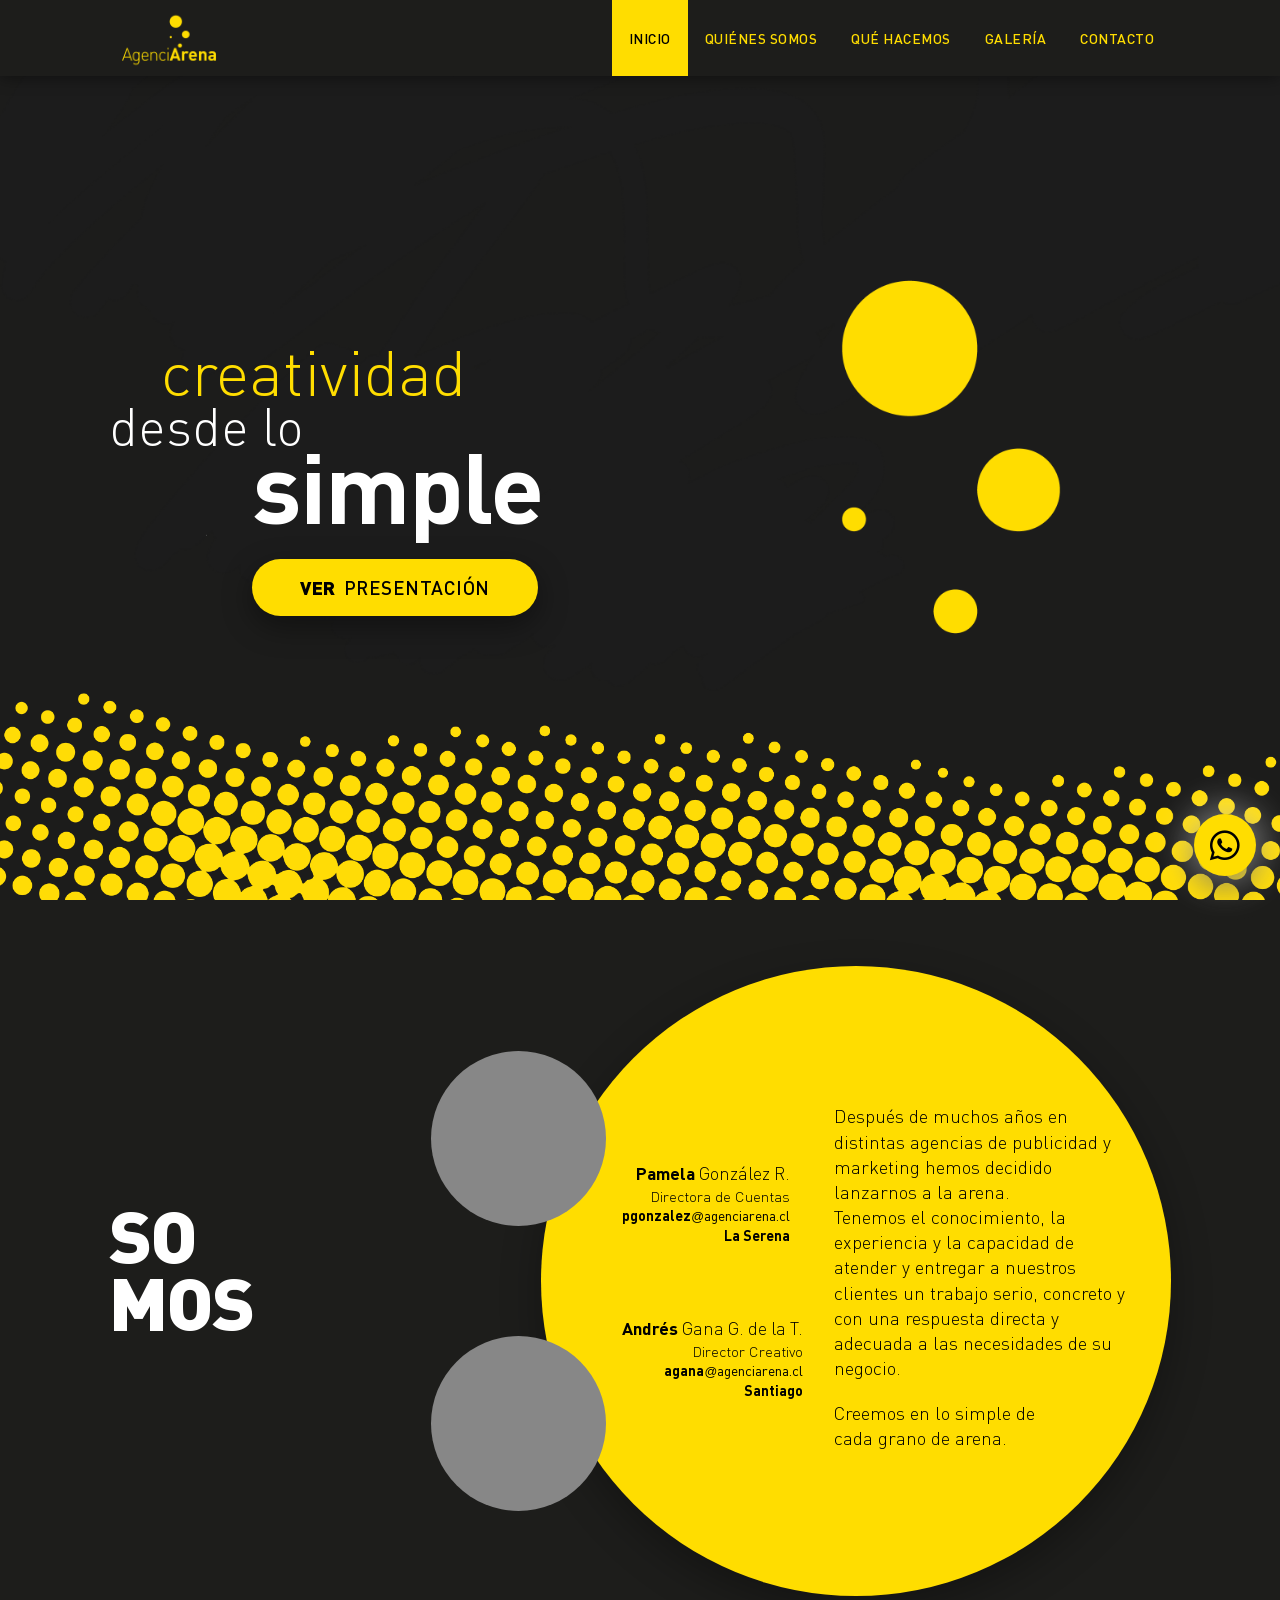
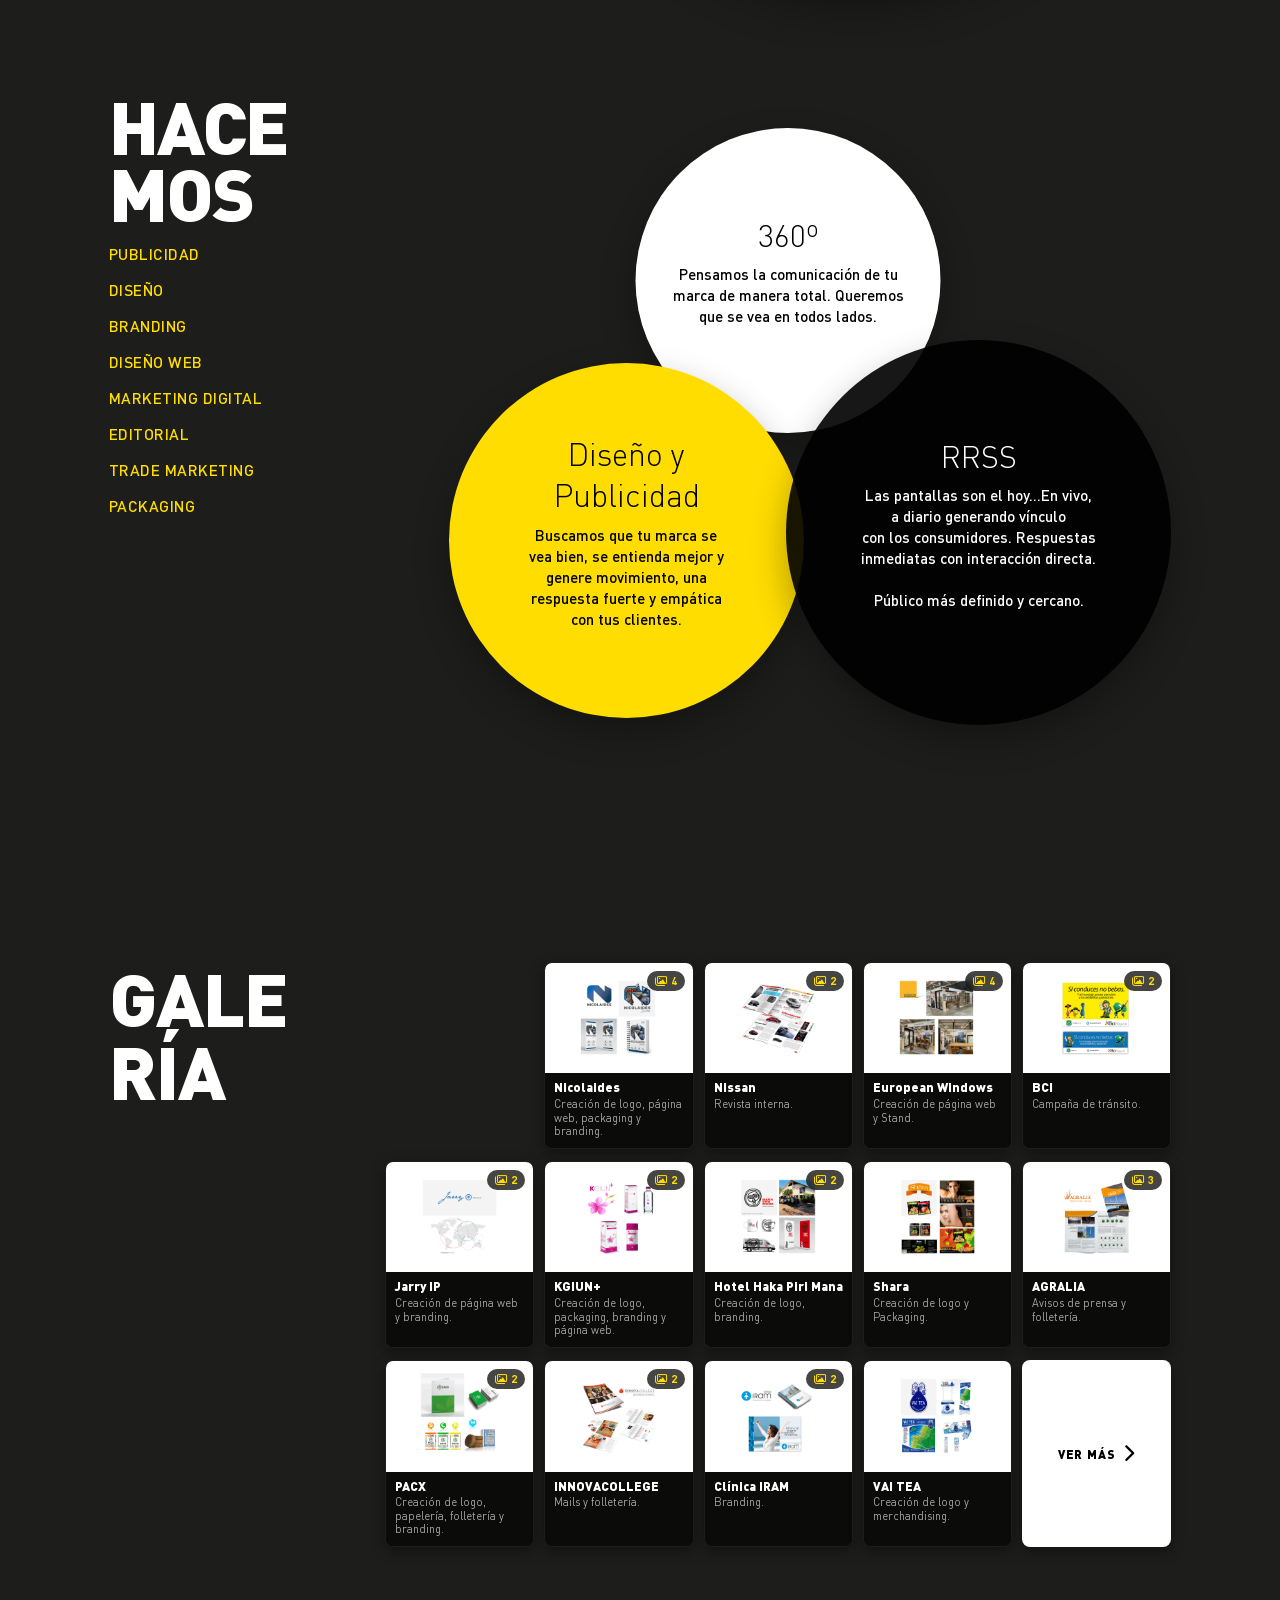
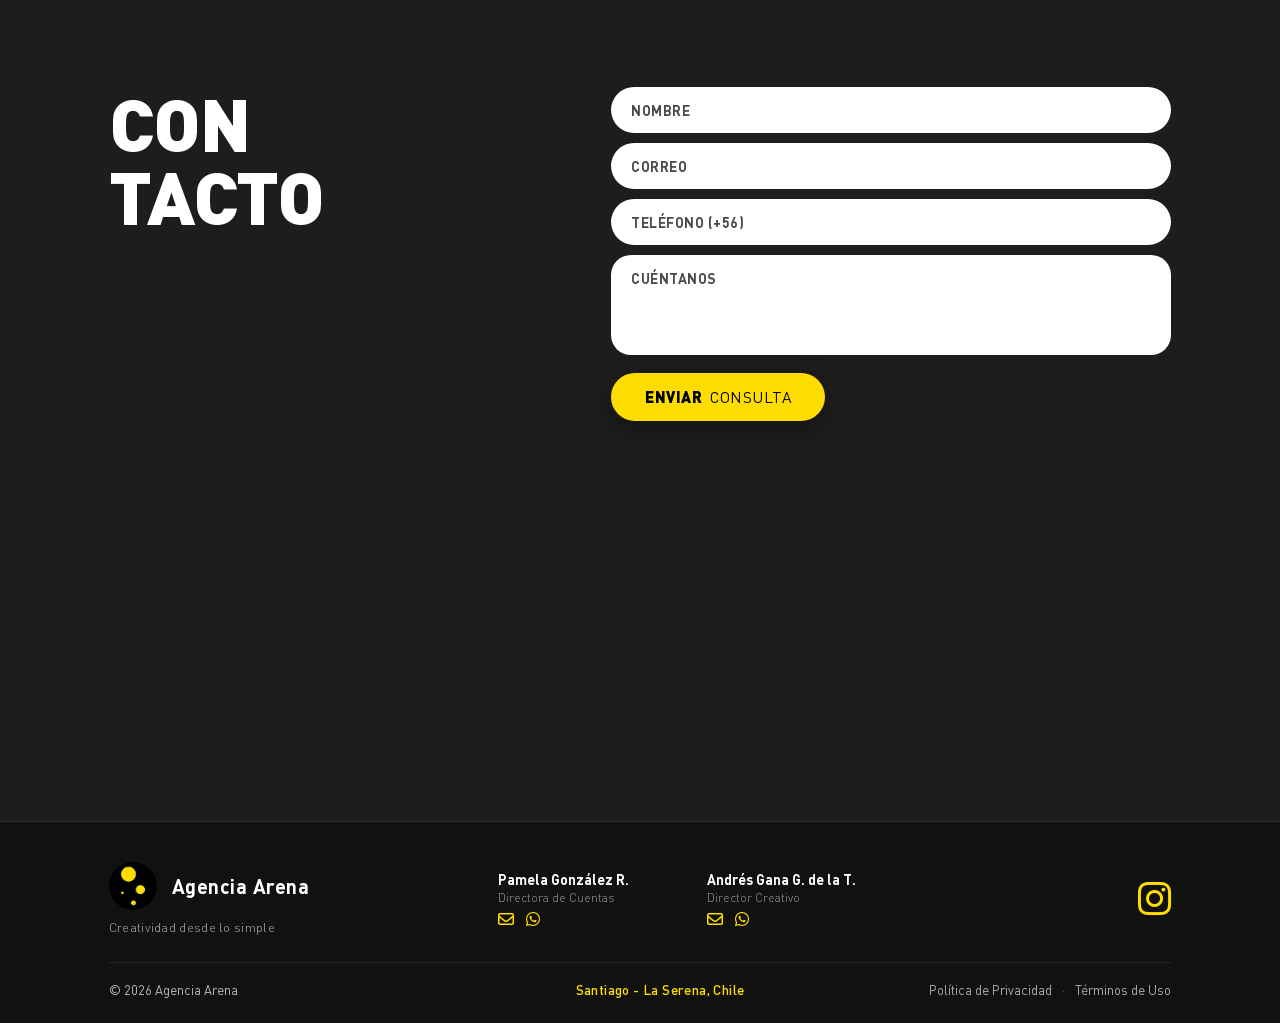
==== commit 643c6c8b: "style: elevate Qué Hacemos list & title by 3% for laptop 13-inch, bump v=8.7" ====
--- a/index.html
+++ b/index.html
@@ -54,7 +54,7 @@
     <link rel="preload" href="assets/img/fondo-2.png" as="image">
 
     <!-- Stylesheet Principal con Cache-Busting -->
-    <link rel="stylesheet" href="assets/css/style.css?v=8.6">
+    <link rel="stylesheet" href="assets/css/style.css?v=8.7">
 
     <!-- FontAwesome para Íconos -->
     <link rel="stylesheet" href="https://cdnjs.cloudflare.com/ajax/libs/font-awesome/6.4.0/css/all.min.css">
--- a/assets/css/style.css
+++ b/assets/css/style.css
@@ -1877,7 +1877,7 @@
     .hacemos-left-box {
         width: 28%;
         max-width: 330px;
-        margin-top: -15px;
+        margin-top: -45px;
     }
 
     .hacemos-left-box .section-title {
@@ -1887,7 +1887,7 @@
     .hacemos-list li {
         font-size: 15.5px;
         line-height: 1.35;
-        margin-bottom: 17px;
+        margin-bottom: 15px;
     }
 
     .hacemos-right-pyramid {
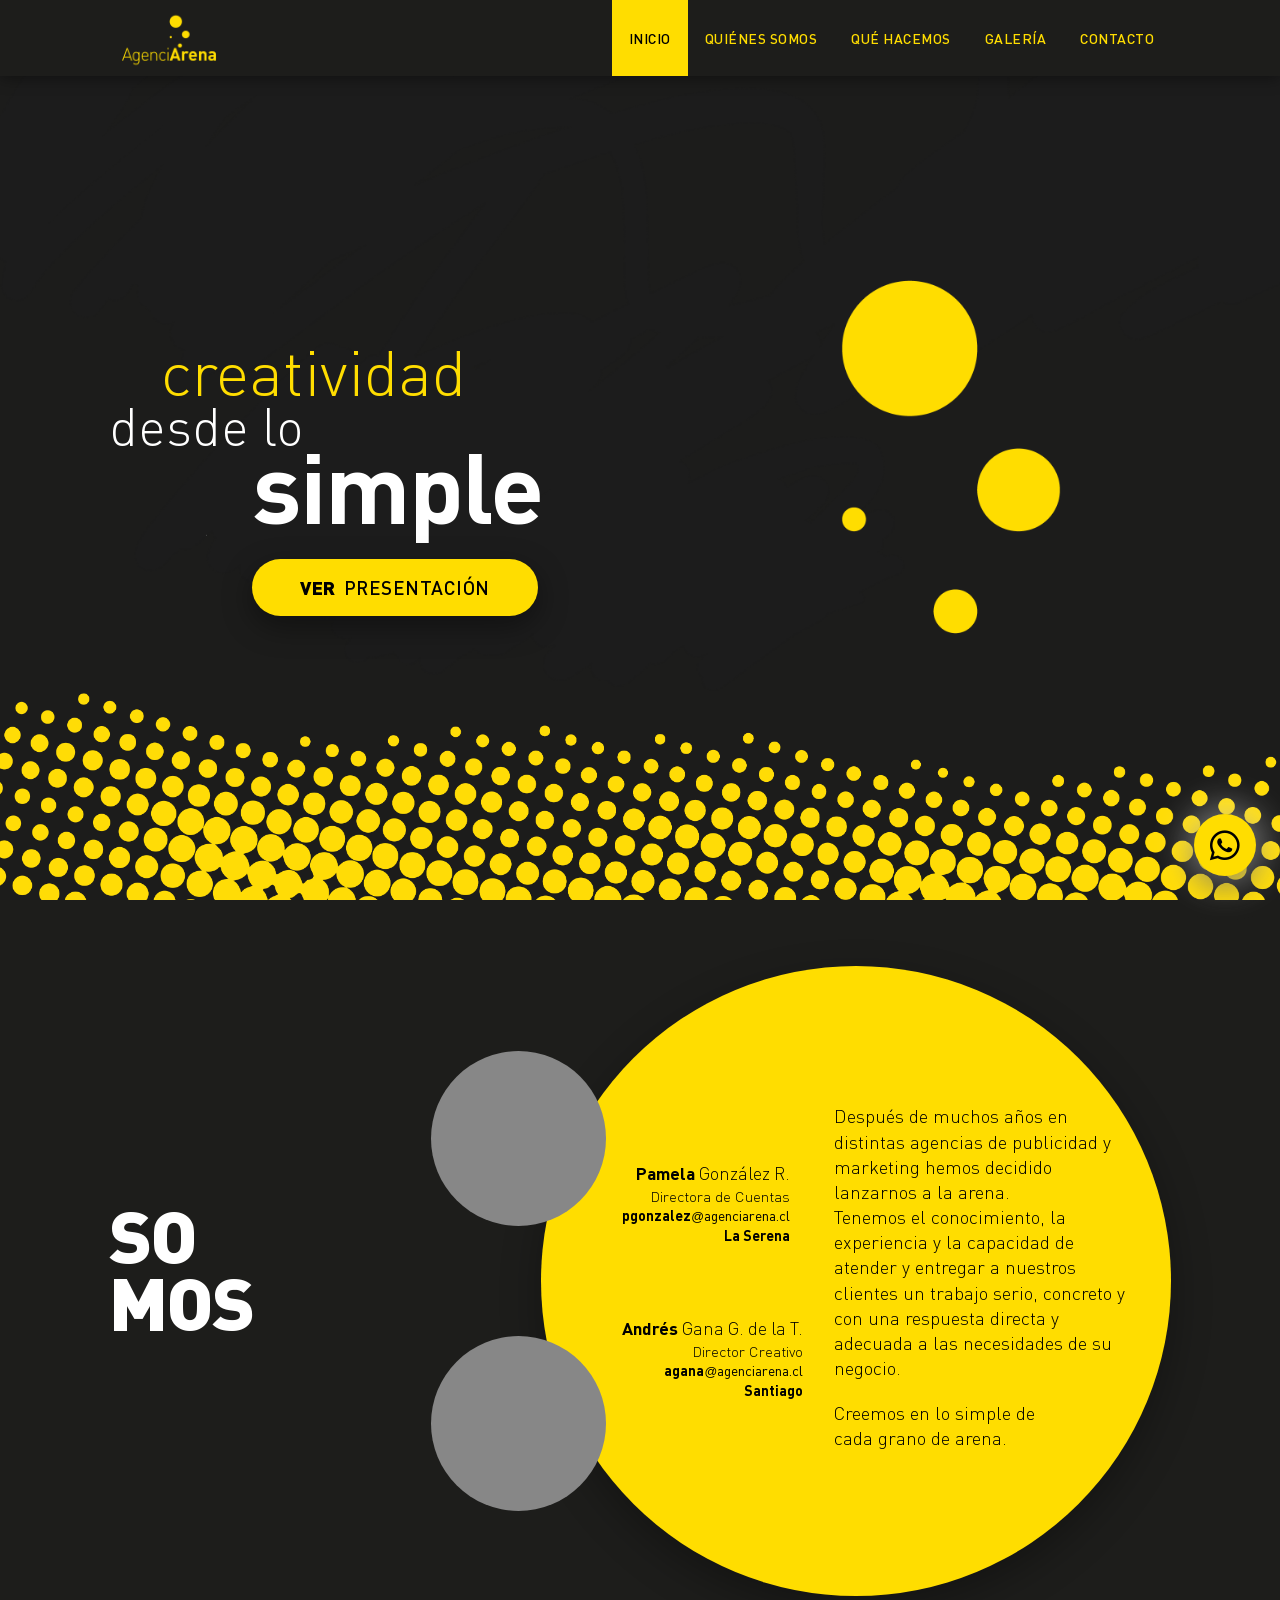
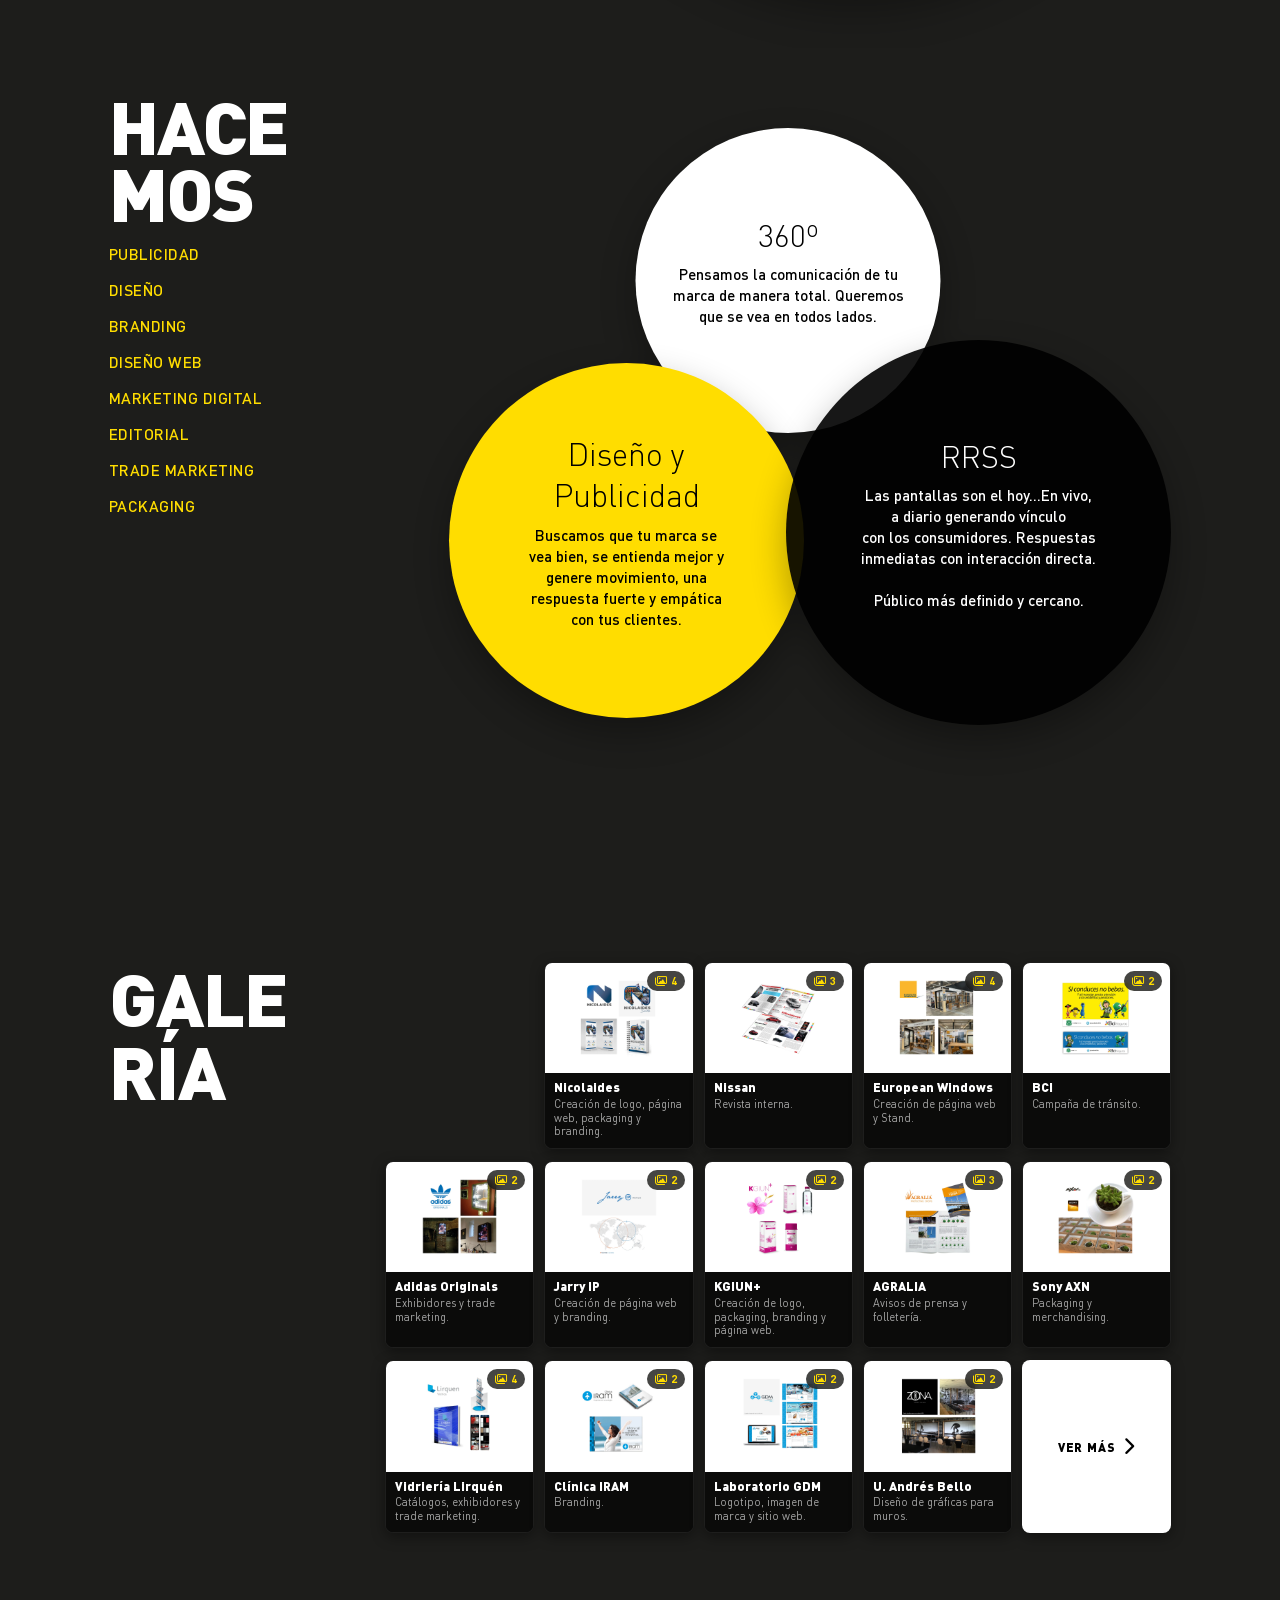
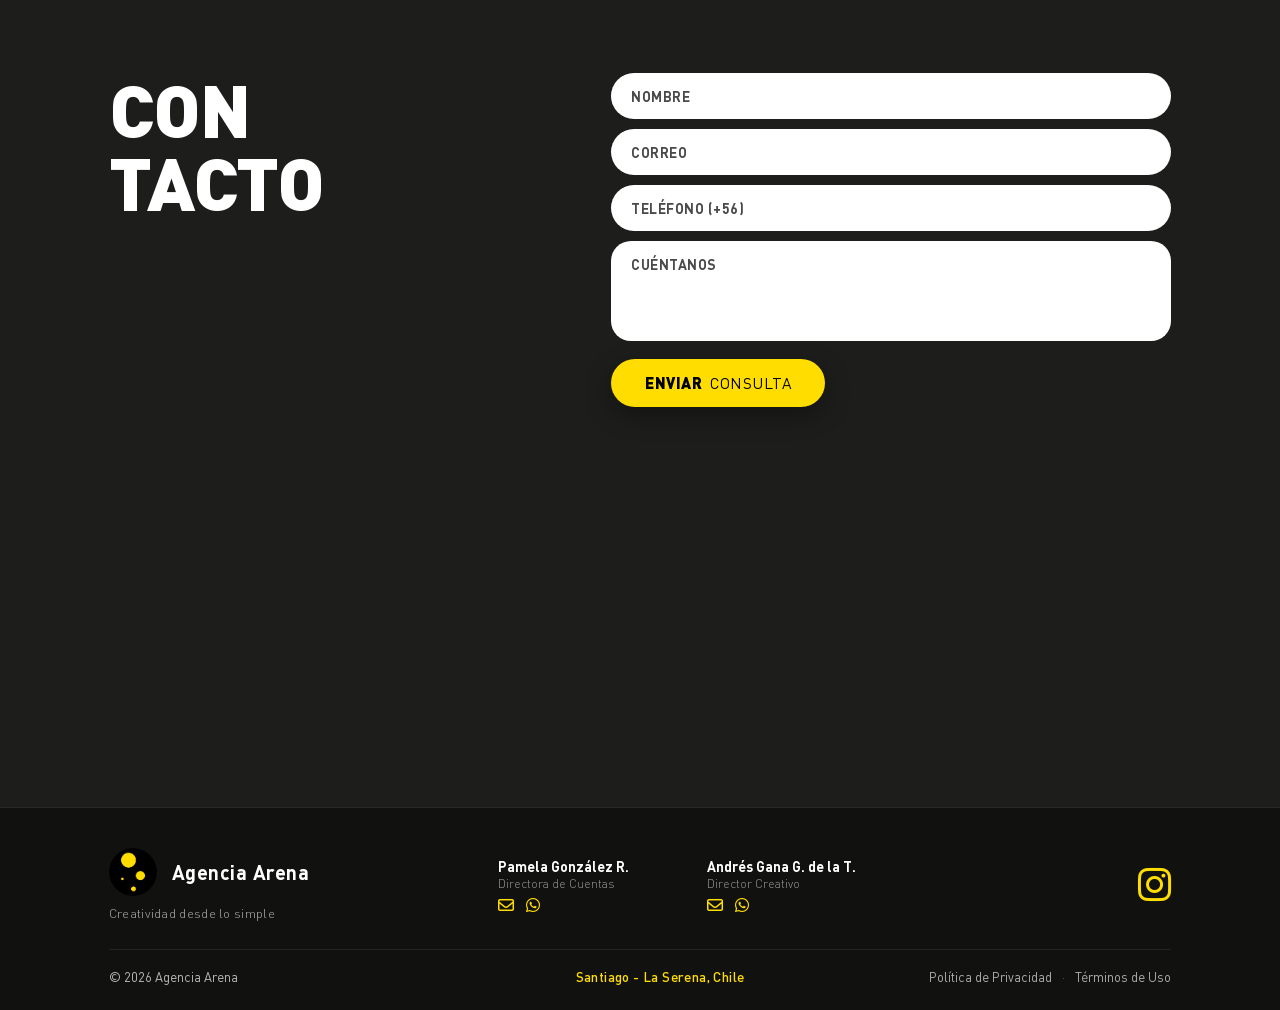
==== commit fca7c84e: "feat: optimizar galeria con formato WebP, nuevas marcas y boton VER MAS integrado" ====
--- a/index.html
+++ b/index.html
@@ -437,7 +437,7 @@
     </a>
 
     <!-- JAVASCRIPT con cache-busting y carga diferida -->
-    <script src="assets/js/main.js?v=2.2" defer></script>
+    <script src="assets/js/main.js?v=2.5" defer></script>
 </body>
 
 </html>
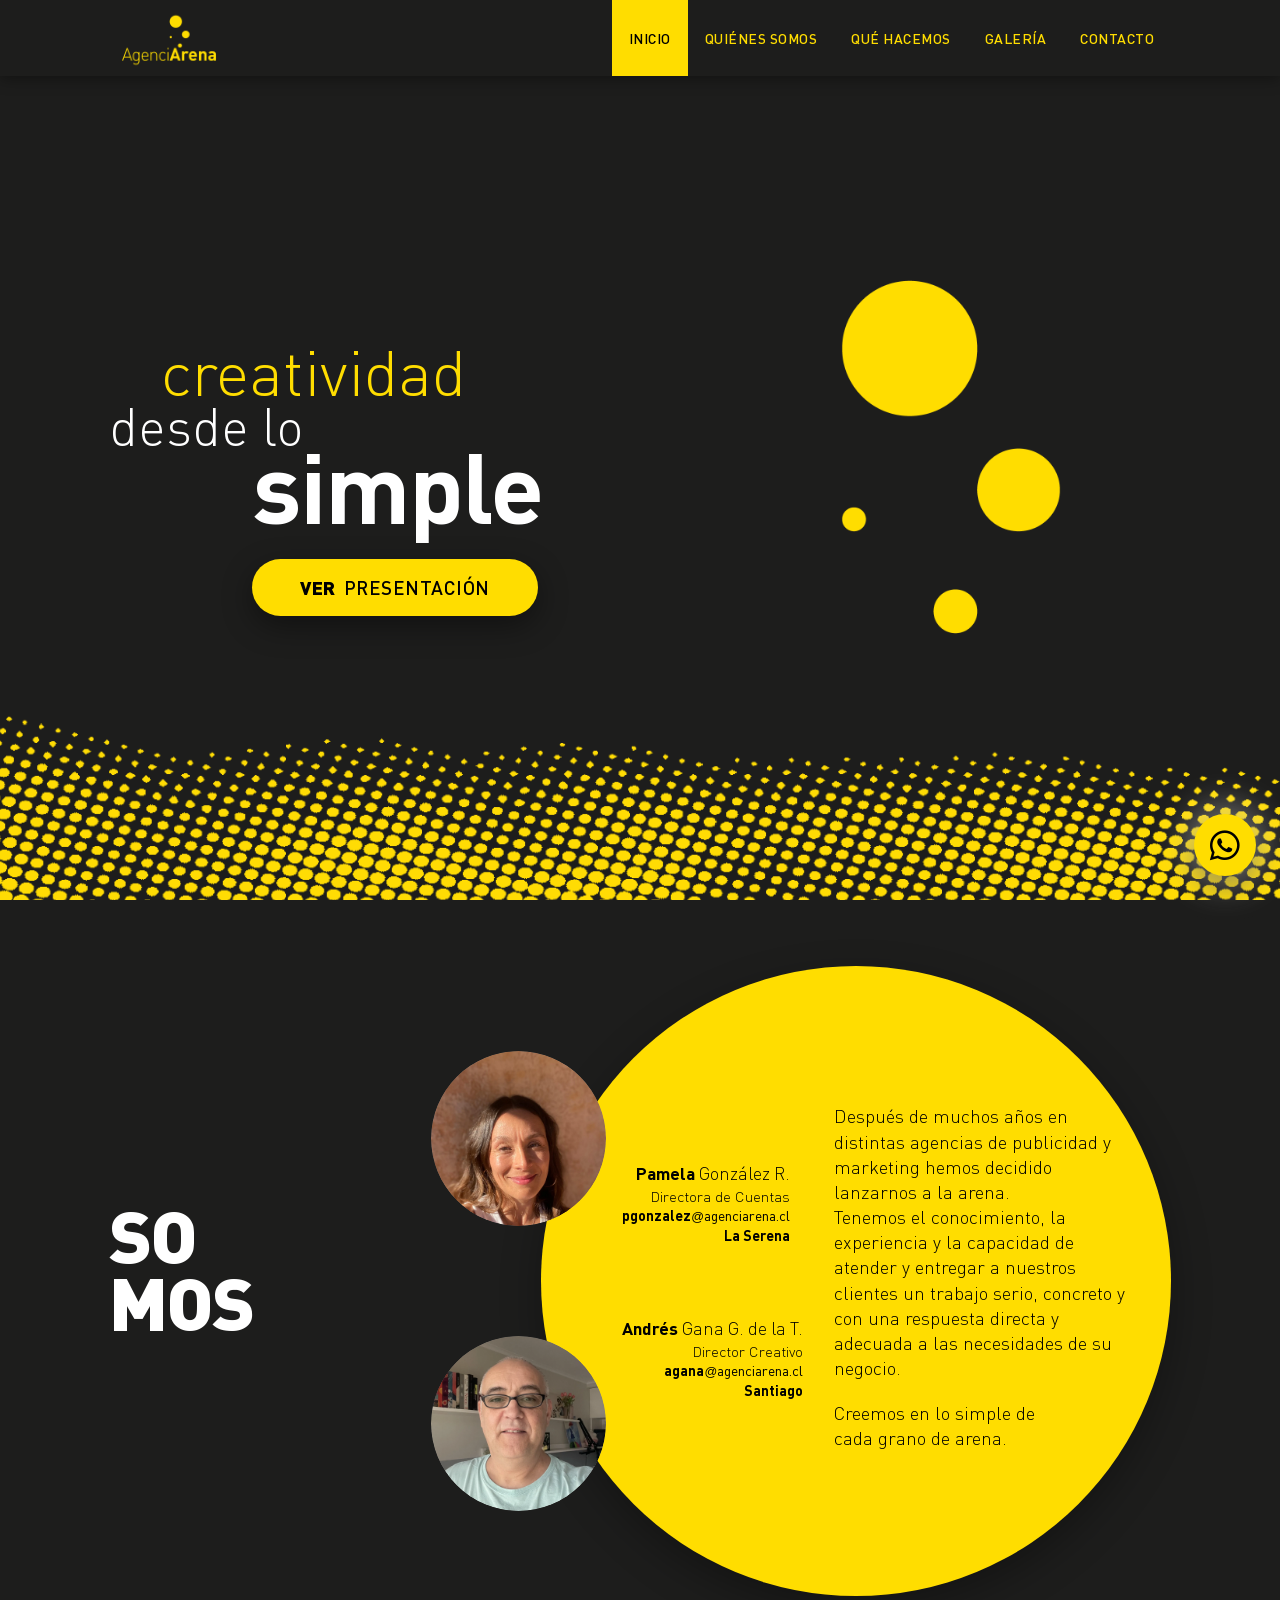
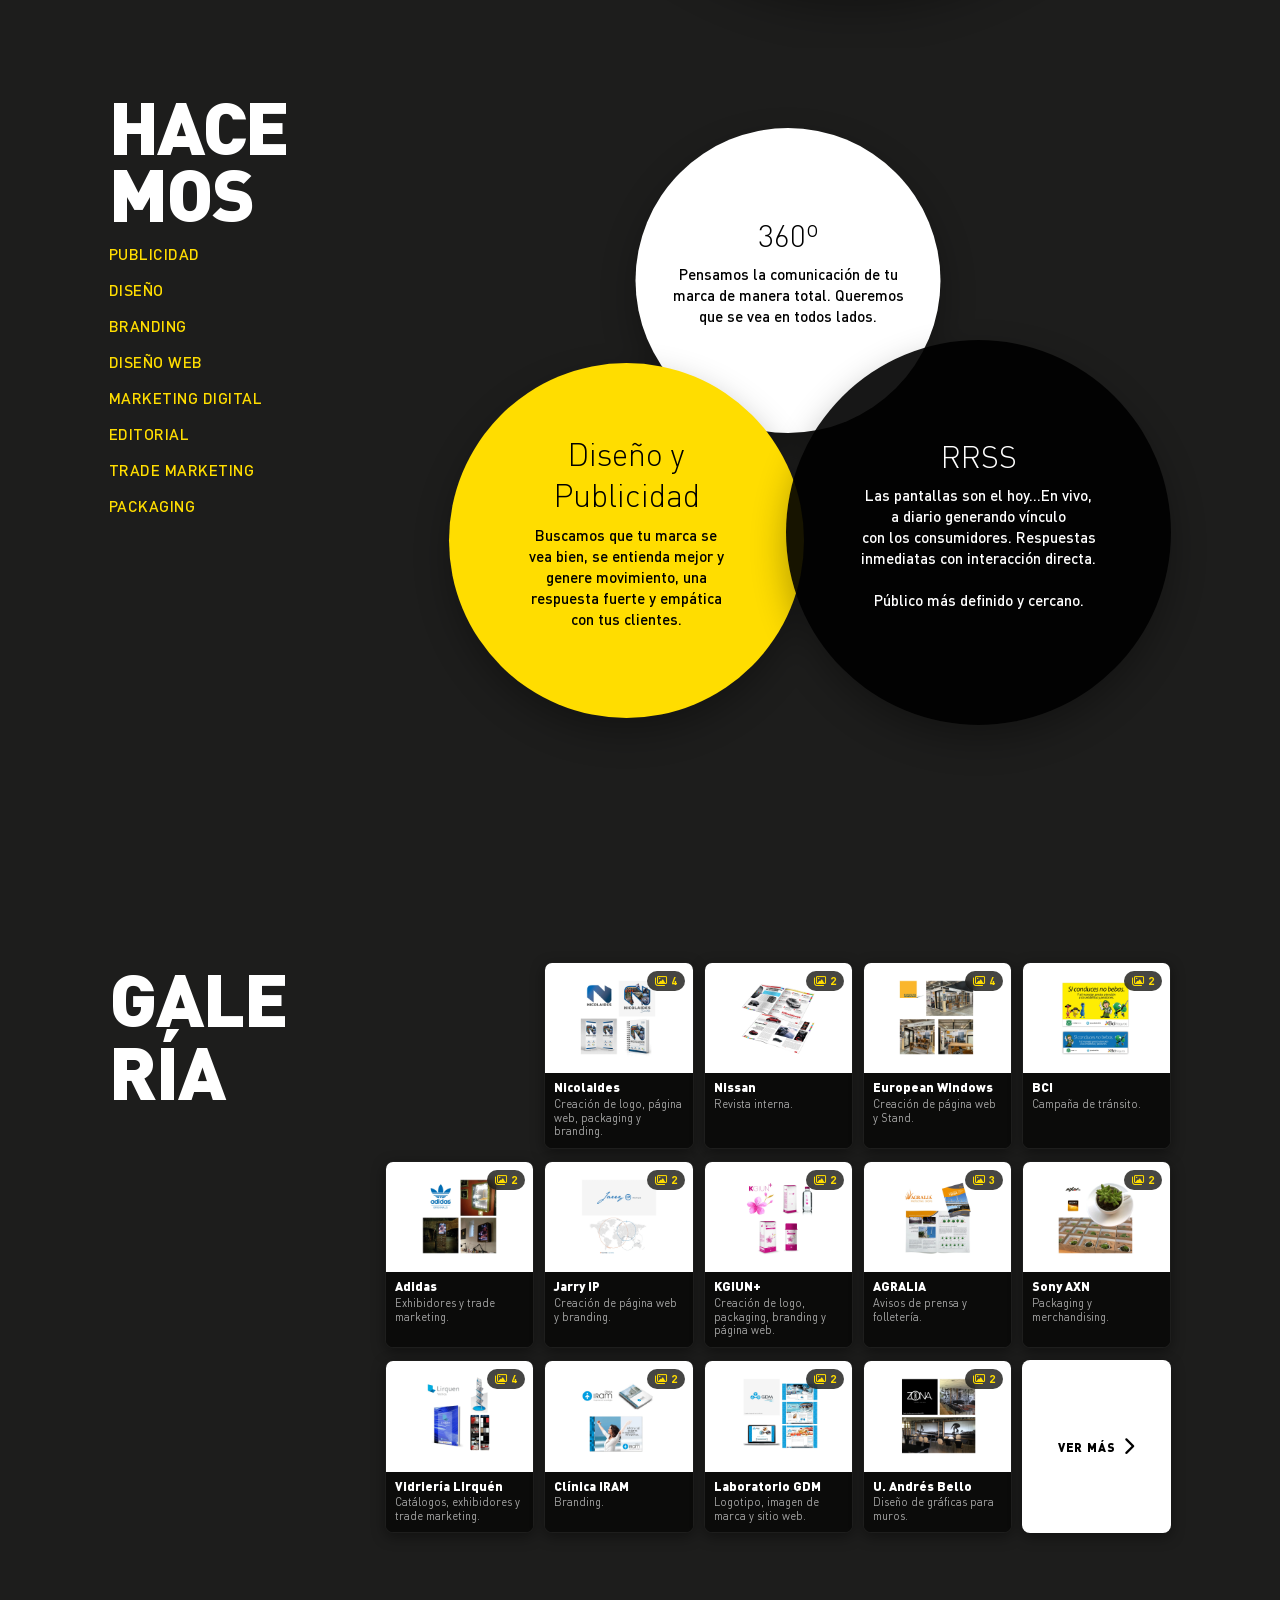
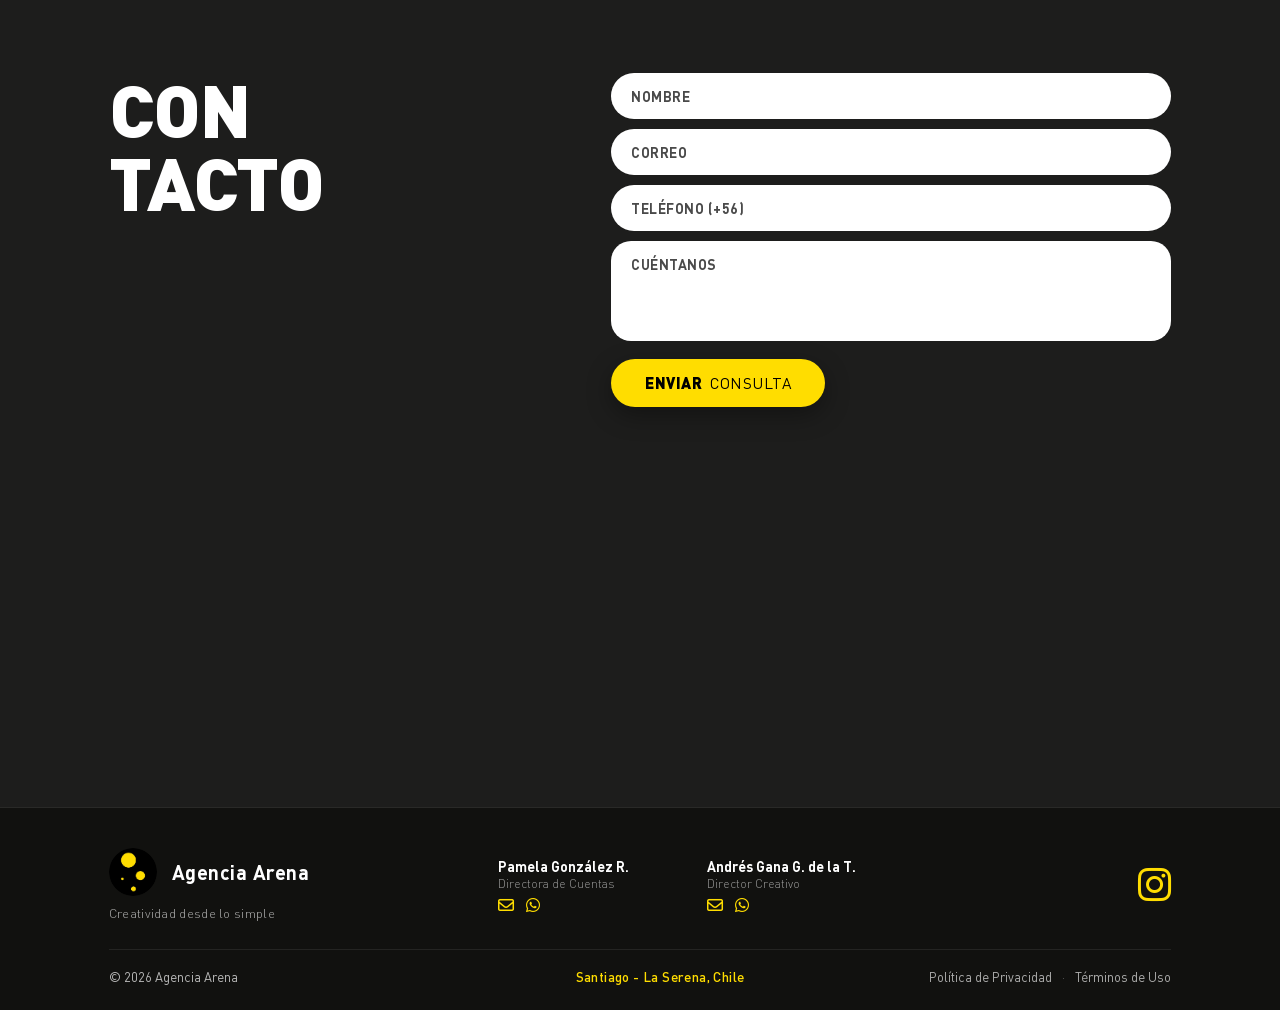
==== commit 8bd0687a: "feat: actualizar fotos del equipo, fondo animado, galeria y limpieza de assets" ====
--- a/index.html
+++ b/index.html
@@ -51,10 +51,10 @@
     <link rel="dns-prefetch" href="https://cdnjs.cloudflare.com">
     <link rel="preload" href="assets/fonts/DINPro-Bold.woff2" as="font" type="font/woff2" crossorigin>
     <link rel="preload" href="assets/fonts/DINPro-Regular.woff2" as="font" type="font/woff2" crossorigin>
-    <link rel="preload" href="assets/img/fondo-2.png" as="image">
+    <link rel="preload" href="assets/img/trama-nueva-07.09.26.png" as="image">
 
     <!-- Stylesheet Principal con Cache-Busting -->
-    <link rel="stylesheet" href="assets/css/style.css?v=8.7">
+    <link rel="stylesheet" href="assets/css/style.css?v=10.1">
 
     <!-- FontAwesome para Íconos -->
     <link rel="stylesheet" href="https://cdnjs.cloudflare.com/ajax/libs/font-awesome/6.4.0/css/all.min.css">
@@ -163,6 +163,24 @@
 
 <body>
 
+    <!-- Fondo Animado Global (Opción 3: Deriva continua + Puntos ascendentes de marca) -->
+    <div class="global-bg-container" aria-hidden="true">
+        <div class="bg-moving-layer"></div>
+        <div class="bg-particles-layer">
+            <div class="particle" style="--px:8%;  --size:13px; --dur:15.5s; --delay:0s;   --rise:-480px"></div>
+            <div class="particle" style="--px:15%; --size:8px;  --dur:14.5s; --delay:0.3s; --rise:-460px"></div>
+            <div class="particle" style="--px:22%; --size:8px;  --dur:18.0s; --delay:2.4s; --rise:-530px"></div>
+            <div class="particle" style="--px:30%; --size:9px;  --dur:16.0s; --delay:1.5s; --rise:-490px"></div>
+            <div class="particle" style="--px:38%; --size:17px; --dur:14.0s; --delay:1s;   --rise:-450px"></div>
+            <div class="particle" style="--px:46%; --size:11px; --dur:17.0s; --delay:2s;   --rise:-510px"></div>
+            <div class="particle" style="--px:55%; --size:9px;  --dur:19.5s; --delay:4s;   --rise:-560px"></div>
+            <div class="particle" style="--px:61%; --size:13px; --dur:18.0s; --delay:3.6s; --rise:-520px"></div>
+            <div class="particle" style="--px:68%; --size:12px; --dur:16.2s; --delay:0.6s; --rise:-480px"></div>
+            <div class="particle" style="--px:80%; --size:8px;  --dur:17.5s; --delay:3.2s; --rise:-530px"></div>
+            <div class="particle" style="--px:91%; --size:15px; --dur:15.0s; --delay:1.8s; --rise:-470px"></div>
+        </div>
+    </div>
+
     <!-- 1. HEADER & NAVEGACIÓN -->
     <header class="main-header" id="header">
         <div class="logo-container">
@@ -216,7 +234,12 @@
             <div class="quienes-yellow-circle">
                 <div class="quienes-team">
                     <div class="quienes-member">
-                        <div class="quienes-photo-circle"></div>
+                        <div class="quienes-photo-circle">
+                            <picture>
+                                <source srcset="assets/img/Caras/pamela.webp" type="image/webp">
+                                <img src="assets/img/Caras/pamela.jpeg" alt="Pamela González R. - Directora de Cuentas" class="quienes-photo-img" width="230" height="230" loading="lazy" decoding="async">
+                            </picture>
+                        </div>
                         <div class="quienes-info">
                             <h3><span class="name-bold">Pamela</span> <span class="name-light">González R.</span></h3>
                             <p class="role">Directora de Cuentas</p>
@@ -226,7 +249,12 @@
                         </div>
                     </div>
                     <div class="quienes-member">
-                        <div class="quienes-photo-circle"></div>
+                        <div class="quienes-photo-circle">
+                            <picture>
+                                <source srcset="assets/img/Caras/Andres.webp" type="image/webp">
+                                <img src="assets/img/Caras/Andres.jpeg" alt="Andrés Gana G. de la T. - Director Creativo" class="quienes-photo-img" width="230" height="230" loading="lazy" decoding="async">
+                            </picture>
+                        </div>
                         <div class="quienes-info">
                             <h3><span class="name-bold">Andrés</span> <span class="name-light">Gana G. de la T.</span>
                             </h3>
@@ -437,7 +465,7 @@
     </a>
 
     <!-- JAVASCRIPT con cache-busting y carga diferida -->
-    <script src="assets/js/main.js?v=2.5" defer></script>
+    <script src="assets/js/main.js?v=2.6" defer></script>
 </body>
 
 </html>
--- a/assets/css/style.css
+++ b/assets/css/style.css
@@ -47,11 +47,11 @@
 
 /* Color Variables */
 :root {
-    --color-bg: #1d1d1b;
+    --color-bg: #1d1d1c; /* sRGB R:29, G:29, B:28 */
     --color-yellow: #ffdd00;
     --color-white: #ffffff;
     --color-gray: #878787;
-    --color-dark-gray: #1d1d1b;
+    --color-dark-gray: #1d1d1c;
 }
 
 /* 2. BASE STYLES & RESET */
@@ -79,23 +79,103 @@
     width: 100%;
 }
 
-/* Global Fixed Background (Fondo fijo con fondo-2.png) */
-body::before {
-    content: '';
+/* ==========================================================================
+   GLOBAL ANIMATED BACKGROUND (OPCIÓN 3: DERIVA SUAVE + PUNTOS ASCENDENTES)
+   ========================================================================== */
+
+.global-bg-container {
     position: fixed;
     top: 0;
     left: 0;
     width: 100%;
     height: 100vh;
     height: 100dvh;
-    background-color: var(--color-bg);
-    background-image: url('../img/fondo-2.png');
+    background-color: #1d1d1c;
+    overflow: hidden;
+    pointer-events: none;
+    z-index: 0;
+}
+
+.bg-moving-layer {
+    position: absolute;
+    top: -2%;
+    left: -2%;
+    width: 104%;
+    height: 104%;
+    background-color: #1d1d1c;
+    background-image: url('../img/trama-nueva-07.09.26.png');
     background-repeat: no-repeat;
-    background-position: left bottom -75px;
+    background-position: center bottom -120px;
+    background-position: center bottom calc(-65px - 5vh);
     background-size: cover;
     pointer-events: none;
-    z-index: 0;
-    opacity: 1;
+    will-change: transform;
+    animation: driftMoveCombo 9s ease-in-out infinite alternate;
+    transform-origin: center bottom;
+}
+
+@keyframes driftMoveCombo {
+    0% {
+        transform: scale(1.0) translate(0, 0);
+    }
+    50% {
+        transform: scale(1.029) translate(-0.85%, -0.45%);
+    }
+    100% {
+        transform: scale(1.013) translate(0.65%, 0);
+    }
+}
+
+/* Partículas: Puntos amarillos que se desprenden y suben lentamente */
+.bg-particles-layer {
+    position: absolute;
+    top: 0;
+    left: 0;
+    width: 100%;
+    height: 100%;
+    pointer-events: none;
+    overflow: hidden;
+    z-index: 1;
+}
+
+.particle {
+    position: absolute;
+    left: var(--px);
+    bottom: 1.5%;
+    width: var(--size);
+    height: var(--size);
+    border-radius: 50%;
+    background: var(--yellow, #FFDD00);
+    box-shadow: 0 0 6px rgba(255, 221, 0, 0.45);
+    opacity: 0;
+    pointer-events: none;
+    will-change: transform, opacity;
+    animation: floatUp var(--dur) ease-in infinite;
+    animation-delay: var(--delay);
+}
+
+@keyframes floatUp {
+    0% {
+        transform: translateY(0) scale(0.75);
+        opacity: 0;
+    }
+    12% {
+        opacity: 0.95;
+    }
+    70% {
+        opacity: 0.6;
+    }
+    100% {
+        transform: translateY(var(--rise, -500px)) scale(0.65);
+        opacity: 0;
+    }
+}
+
+@media (prefers-reduced-motion: reduce) {
+    .bg-moving-layer,
+    .particle {
+        animation: none !important;
+    }
 }
 
 /* 3. NAVIGATION HEADER */
@@ -527,6 +607,29 @@
     flex-shrink: 0;
     border: none;
     transform: none;
+    overflow: hidden;
+    position: relative;
+    -webkit-mask-image: -webkit-radial-gradient(white, black);
+    isolation: isolate;
+}
+
+.quienes-photo-circle picture {
+    display: block;
+    width: 100%;
+    height: 100%;
+}
+
+.quienes-photo-img {
+    width: 100%;
+    height: 100%;
+    object-fit: cover;
+    object-position: center 20%;
+    display: block;
+    transition: transform 0.4s cubic-bezier(0.16, 1, 0.3, 1);
+}
+
+.quienes-member:hover .quienes-photo-img {
+    transform: scale(1.05);
 }
 
 .quienes-info {
@@ -2393,10 +2496,16 @@
    13. BREAKPOINT: SMARTPHONES / CELULARES (<= 768px)
    ========================================================================== */
 @media (max-width: 768px) {
-    body::before {
+
+    .bg-moving-layer {
         background-size: auto 100vh;
         background-size: auto 100dvh;
-        background-position: left bottom -15px;
+        background-position: center bottom -55px;
+        background-position: center bottom calc(-20px - 5vh);
+    }
+
+    .particle {
+        bottom: 0%;
     }
 
     .main-header {
